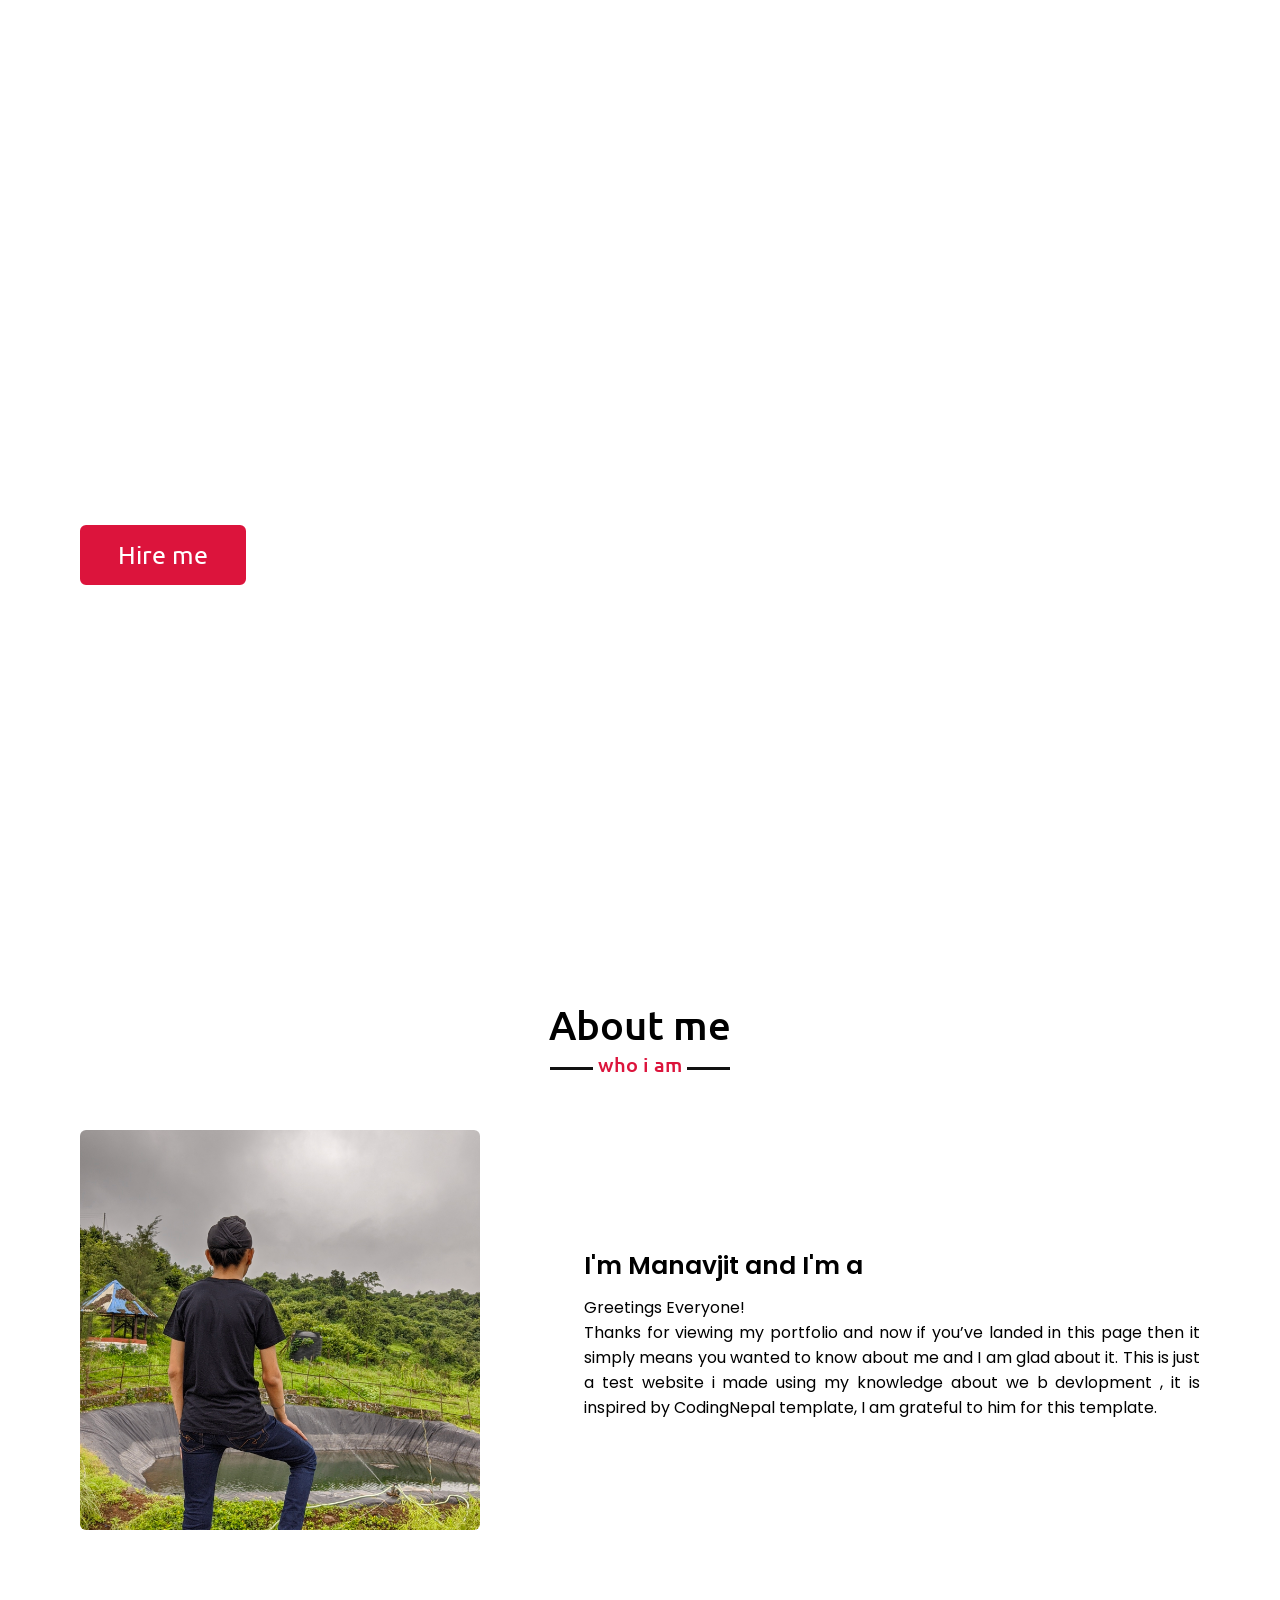
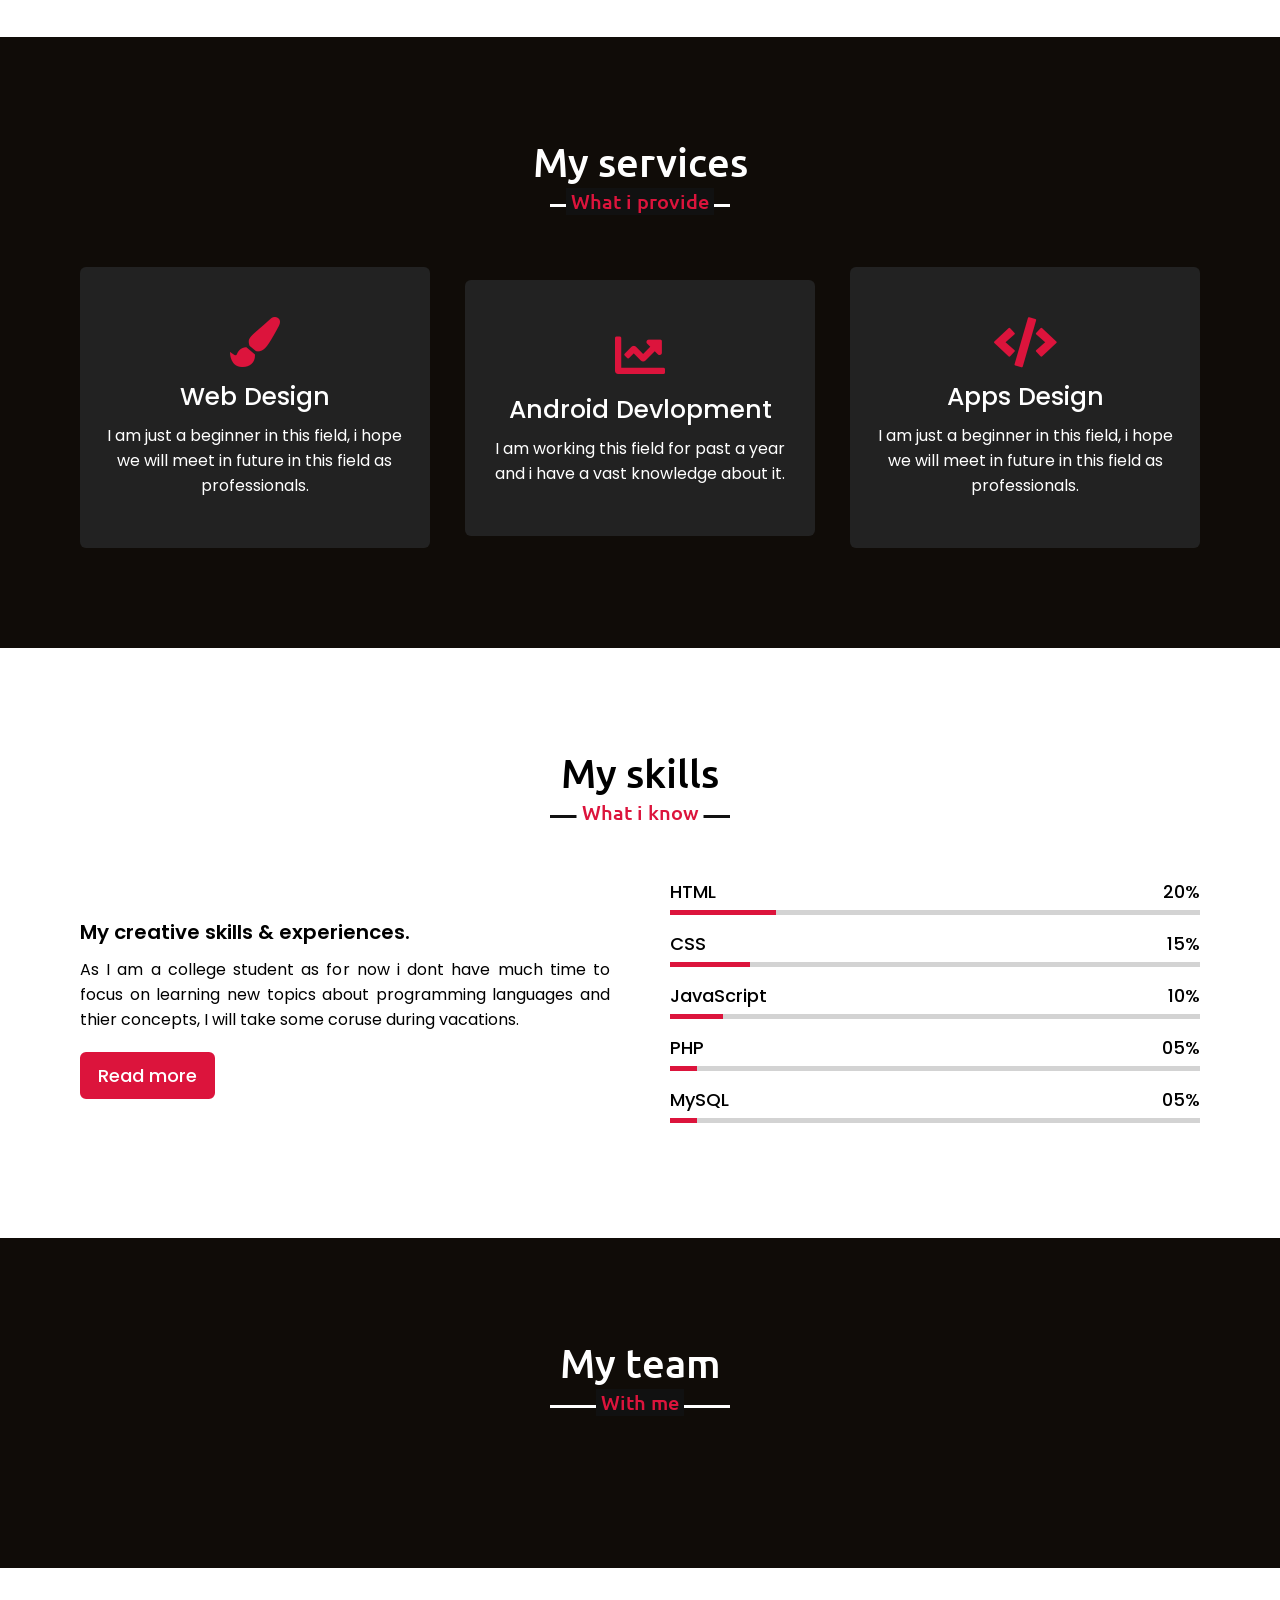
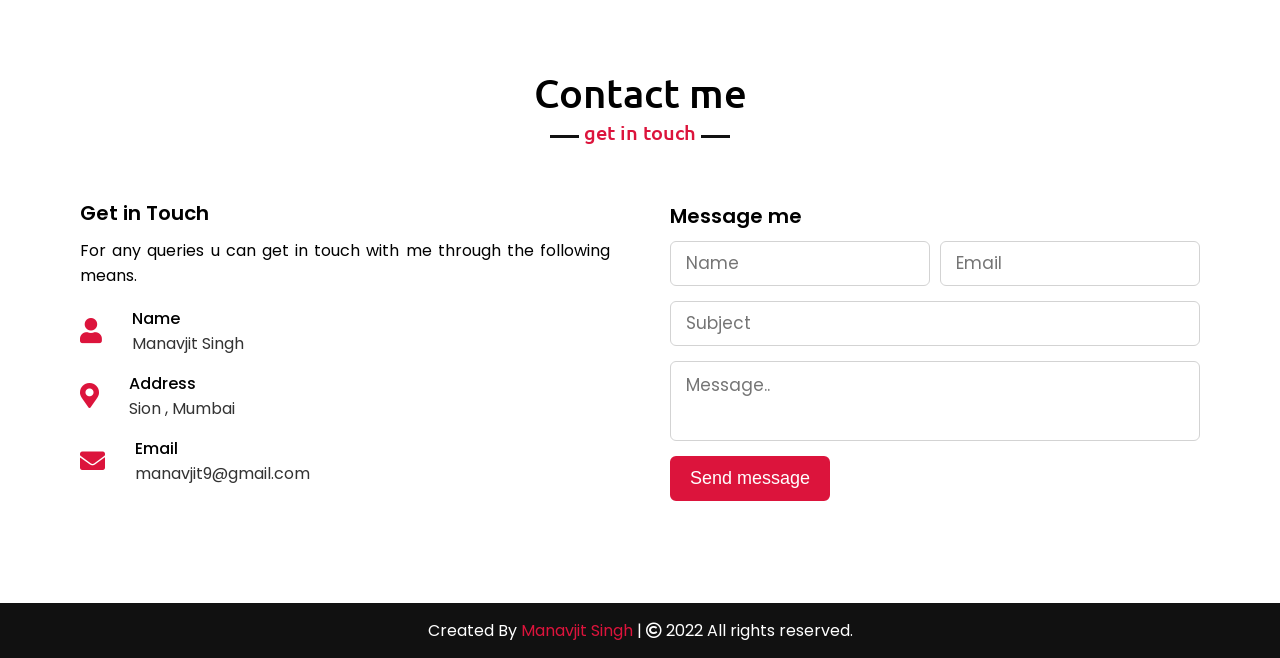
==== index.html @ 9fff16f5 "Update some descriptions" ====
<!DOCTYPE html>
<html lang="en">
<head>
    <meta charset="UTF-8">
    <meta name="viewport" content="width=device-width, initial-scale=1.0">
    <title>Manavjit`s Portfolio Website</title>
    <link rel="stylesheet" href="style.css">
    <link rel="stylesheet" href="https://cdnjs.cloudflare.com/ajax/libs/font-awesome/5.15.3/css/all.min.css"/>
    <script src="https://code.jquery.com/jquery-3.5.1.min.js"></script>
    <script src="https://cdnjs.cloudflare.com/ajax/libs/typed.js/2.0.11/typed.min.js"></script>
    <script src="https://cdnjs.cloudflare.com/ajax/libs/waypoints/4.0.1/jquery.waypoints.min.js"></script>
    <script src="https://cdnjs.cloudflare.com/ajax/libs/OwlCarousel2/2.3.4/owl.carousel.min.js"></script>
    <link rel="stylesheet" href="https://cdnjs.cloudflare.com/ajax/libs/OwlCarousel2/2.3.4/assets/owl.carousel.min.css"/>

</head>
<body>
    <div class="scroll-up-btn">
        <i class="fas fa-angle-up"></i>
    </div>
    <nav class="navbar">
        <div class="max-width">
            <div class="logo"><a href="#">Manav<span>jit.</span></a></div>
            <ul class="menu">
                <li><a href="#home" class="menu-btn">Home</a></li>
                <li><a href="#about" class="menu-btn">About</a></li>
                <li><a href="#services" class="menu-btn">Services</a></li>
                <li><a href="#skills" class="menu-btn">Skills</a></li>
                <li><a href="#teams" class="menu-btn">Teams</a></li>
                <li><a href="#contact" class="menu-btn">Contact</a></li>
            </ul>
            <div class="menu-btn">
                <i class="fas fa-bars"></i>
            </div>
        </div>
    </nav>

    <!-- home section start -->
    <section class="home" id="home">
        <div class="max-width">
            <div class="home-content">
                <div class="text-1">Hello, my name is</div>
                <div class="text-2">Manavjit Singh</div>
                <div class="text-3">And I'm a <span class="typing"></span></div>
                <a href="#">Hire me</a>
            </div>
        </div>
    </section>

    <!-- about section start -->
    <section class="about" id="about">
        <div class="max-width">
            <h2 class="title">About me</h2>
            <div class="about-content">
                <div class="column left">
                    <img src="images/kuruin.jpg" alt="">
                </div>
                <div class="column right">
                    <div class="text">I'm Manavjit and I'm a  <span class="typing-2"></span></div>
                    <p>Greetings Everyone!<br>
                        Thanks for viewing my portfolio and now if you’ve landed in this page then it simply means you wanted to know about me and I am glad about it. This is just a test website i made using my knowledge about we b devlopment , it is inspired by CodingNepal template, I am grateful to him for this template.
                    </p>
                      
                </div>
            </div>
        </div>
    </section>

    <!-- services section start -->
    <section class="services" id="services">
        <div class="max-width">
            <h2 class="title">My services</h2>
            <div class="serv-content">
                <div class="card">
                    <div class="box">
                        <i class="fas fa-paint-brush"></i>
                        <div class="text">Web Design</div>
                        <p>I am just a beginner in this field, i hope we will meet in future in this field as professionals.</p>
                    </div>
                </div>
                <div class="card">
                    <div class="box">
                        <i class="fas fa-chart-line"></i>
                        <div class="text">Android Devlopment</div>
                        <p>I am working this field for past a year and i have a vast knowledge about it.</p>
                    </div>
                </div>
                <div class="card">
                    <div class="box">
                        <i class="fas fa-code"></i>
                        <div class="text">Apps Design</div>
                        <p>I am just a beginner in this field, i hope we will meet in future in this field as professionals.</p>
                    </div>
                </div>
               </div>
            </div>
        </div>
    </section>

    <!-- skills section start -->
    <section class="skills" id="skills">
        <div class="max-width">
            <h2 class="title">My skills</h2>
            <div class="skills-content">
                <div class="column left">
                    <div class="text">My creative skills & experiences.</div>
                    <p>As I am a college student as for now i dont have much time to focus on learning new topics about programming languages and thier concepts, I will take some coruse during vacations.</p>
                    <a href="#">Read more</a>
                </div>
                <div class="column right">
                    <div class="bars">
                        <div class="info">
                            <span>HTML</span>
                            <span>20%</span>
                        </div>
                        <div class="line html"></div>
                    </div>
                    <div class="bars">
                        <div class="info">
                            <span>CSS</span>
                            <span>15%</span>
                        </div>
                        <div class="line css"></div>
                    </div>
                    <div class="bars">
                        <div class="info">
                            <span>JavaScript</span>
                            <span>10%</span>
                        </div>
                        <div class="line js"></div>
                    </div>
                    <div class="bars">
                        <div class="info">
                            <span>PHP</span>
                            <span>05%</span>
                        </div>
                        <div class="line php"></div>
                    </div>
                    <div class="bars">
                        <div class="info">
                            <span>MySQL</span>
                            <span>05%</span>
                        </div>
                        <div class="line mysql"></div>
                    </div>
                </div>
            </div>
        </div>
    </section>

    <!-- teams section start -->
    <section class="teams" id="teams">
        <div class="max-width">
            <h2 class="title">My team</h2>
            <div class="carousel owl-carousel">
                <div class="card">
                    <div class="box">
                        <img src="images/kuruin.jpg" alt="">
                        <div class="text">Kuruin</div>
                        <p>Noob.</p>
                    </div>
                </div>
                <div class="card">
                    <div class="box">
                        <img src="images/chintu.jpg" alt="">
                        <div class="text">Chintu</div>
                        <p>WhiteHat JR CEO.</p>
                    </div>
                </div>
                <div class="card">
                    <div class="box">
                        <img src="images/zax.jpg" alt="">
                        <div class="text">Zax</div>
                        <p>Pro Web Developer.</p>
                    </div>
                </div>
                <div class="card">
                    <div class="box">
                        <img src="images/jarbis.jpg" alt="">
                        <div class="text">Jarbis</div>
                        <p>Tata Consultant.</p>
                    </div>
                </div>
                <div class="card">
                    <div class="box">
                        <img src="images/profile-5.jpeg" alt="">
                        <div class="text">Null</div>
                        <p>Lorem ipsum dolor sit amet consectetur adipisicing elit.</p>
                    </div>
                </div>
            </div>
        </div>
    </section>

    <!-- contact section start -->
    <section class="contact" id="contact">
        <div class="max-width">
            <h2 class="title">Contact me</h2>
            <div class="contact-content">
                <div class="column left">
                    <div class="text">Get in Touch</div>
                    <p>For any queries u can get in touch with me through the following means.</p>
                    <div class="icons">
                        <div class="row">
                            <i class="fas fa-user"></i>
                            <div class="info">
                                <div class="head">Name</div>
                                <div class="sub-title">Manavjit Singh</div>
                            </div>
                        </div>
                        <div class="row">
                            <i class="fas fa-map-marker-alt"></i>
                            <div class="info">
                                <div class="head">Address</div>
                                <div class="sub-title"> Sion , Mumbai </div>
                            </div>
                        </div>
                        <div class="row">
                            <i class="fas fa-envelope"></i>
                            <div class="info">
                                <div class="head">Email</div>
                                <div class="sub-title">manavjit9@gmail.com</div>
                            </div>
                        </div>
                    </div>
                </div>
                <div class="column right">
                    <div class="text">Message me</div>
                    <form action="#">
                        <div class="fields">
                            <div class="field name">
                                <input type="text" placeholder="Name" required>
                            </div>
                            <div class="field email">
                                <input type="email" placeholder="Email" required>
                            </div>
                        </div>
                        <div class="field">
                            <input type="text" placeholder="Subject" required>
                        </div>
                        <div class="field textarea">
                            <textarea cols="30" rows="10" placeholder="Message.." required></textarea>
                        </div>
                        <div class="button-area">
                            <button type="submit">Send message</button>
                        </div>
                    </form>
                </div>
            </div>
        </div>
    </section>

    <!-- footer section start -->
    <footer>
        <span>Created By <a href="https://t.me/Kuruin">Manavjit Singh</a> | <span class="far fa-copyright"></span> 2022 All rights reserved.</span>
    </footer>

    <script src="script.js"></script>
</body>
</html>
---- style.css ----
/*  import google fonts */
@import url('https://fonts.googleapis.com/css2?family=Poppins:wght@400;500;600;700&family=Ubuntu:wght@400;500;700&display=swap');

*{
    margin: 0;
    padding: 0;
    box-sizing: border-box;
    text-decoration: none;
}
html{
    scroll-behavior: smooth;
}

/* custom scroll bar */
::-webkit-scrollbar {
    width: 10px;
}
::-webkit-scrollbar-track {
    background: #f1f1f1;
}
::-webkit-scrollbar-thumb {
    background: #888;
}

::-webkit-scrollbar-thumb:hover {
    background: #555;
}

/* all similar content styling codes */
section{
    padding: 100px 0;
}
.max-width{
    max-width: 1300px;
    padding: 0 80px;
    margin: auto;
}
.about, .services, .skills, .teams, .contact, footer{
    font-family: 'Poppins', sans-serif;
}
.about .about-content,
.services .serv-content,
.skills .skills-content,
.contact .contact-content{
    display: flex;
    flex-wrap: wrap;
    align-items: center;
    justify-content: space-between;
}
section .title{
    position: relative;
    text-align: center;
    font-size: 40px;
    font-weight: 500;
    margin-bottom: 60px;
    padding-bottom: 20px;
    font-family: 'Ubuntu', sans-serif;
}
section .title::before{
    content: "";
    position: absolute;
    bottom: 0px;
    left: 50%;
    width: 180px;
    height: 3px;
    background: #111;
    transform: translateX(-50%);
}
section .title::after{
    position: absolute;
    bottom: -8px;
    left: 50%;
    font-size: 20px;
    color: crimson;
    padding: 0 5px;
    background: #fff;
    transform: translateX(-50%);
}

/* navbar styling */
.navbar{
    position: fixed;
    width: 100%;
    z-index: 999;
    padding: 30px 0;
    font-family: 'Ubuntu', sans-serif;
    transition: all 0.3s ease;
}
.navbar.sticky{
    padding: 15px 0;
    background: rgb(0, 0, 0);
}
.navbar .max-width{
    display: flex;
    align-items: center;
    justify-content: space-between;
}
.navbar .logo a{
    color: #fff;
    font-size: 35px;
    font-weight: 600;
}
.navbar .logo a span{
    color: rgb(255, 255, 255);
    transition: all 0.3s ease;
}
.navbar.sticky .logo a span{
    color: crimson;
}
.navbar .menu li{
    list-style: none;
    display: inline-block;
}
.navbar .menu li a{
    display: block;
    color: #fff;
    font-size: 18px;
    font-weight: 500;
    margin-left: 25px;
    transition: color 0.3s ease;
}
.navbar .menu li a:hover{
    color: crimson;
}
.navbar.sticky .menu li a:hover{
    color: crimson;
}

/* menu btn styling */
.menu-btn{
    color: #fff;
    font-size: 23px;
    cursor: pointer;
    display: none;
}
.scroll-up-btn{
    position: fixed;
    height: 45px;
    width: 42px;
    background: crimson;
    right: 30px;
    bottom: 10px;
    text-align: center;
    line-height: 45px;
    color: #fff;
    z-index: 9999;
    font-size: 30px;
    border-radius: 6px;
    border-bottom-width: 2px;
    cursor: pointer;
    opacity: 0;
    pointer-events: none;
    transition: all 0.3s ease;
}
.scroll-up-btn.show{
    bottom: 30px;
    opacity: 1;
    pointer-events: auto;
}
.scroll-up-btn:hover{
    filter: brightness(90%);
}


/* home section styling */
.home{
    display: flex;
    background: url("images/banner.jpg") no-repeat center;
    height: 100vh;
    color: #fff;
    min-height: 500px;
    background-size: cover;
    background-attachment: fixed;
    font-family: 'Ubuntu', sans-serif;
}
.home .max-width{
  width: 100%;
  display: flex;
}
.home .max-width .row{
  margin-right: 0;
}
.home .home-content .text-1{
    font-size: 27px;
}
.home .home-content .text-2{
    font-size: 75px;
    font-weight: 600;
    margin-left: -3px;
}
.home .home-content .text-3{
    font-size: 40px;
    margin: 5px 0;
}
.home .home-content .text-3 span{
    color: crimson;
    font-weight: 500;
}
.home .home-content a{
    display: inline-block;
    background: crimson;
    color: #fff;
    font-size: 25px;
    padding: 12px 36px;
    margin-top: 20px;
    font-weight: 400;
    border-radius: 6px;
    border: 2px solid crimson;
    transition: all 0.3s ease;
}
.home .home-content a:hover{
    color: crimson;
    background: none;
}

/* about section styling */
.about .title::after{
    content: "who i am";
}
.about .about-content .left{
    width: 45%;
}
.about .about-content .left img{
    height: 400px;
    width: 400px;
    object-fit: cover;
    border-radius: 6px;
}
.about .about-content .right{
    width: 55%;
}
.about .about-content .right .text{
    font-size: 25px;
    font-weight: 600;
    margin-bottom: 10px;
}
.about .about-content .right .text span{
    color: crimson;
}
.about .about-content .right p{
    text-align: justify;
}
.about .about-content .right a{
    display: inline-block;
    background: crimson;
    color: #fff;
    font-size: 20px;
    font-weight: 500;
    padding: 10px 30px;
    margin-top: 20px;
    border-radius: 6px;
    border: 2px solid crimson;
    transition: all 0.3s ease;
}
.about .about-content .right a:hover{
    color: crimson;
    background: none;
}

/* services section styling */
.services, .teams{
    color:#fff;
    background: #100c08;
}
.services .title::before,
.teams .title::before{
    background: #fff;
}
.services .title::after,
.teams .title::after{
    background: #111;
    content: "What i provide";
}
.services .serv-content .card{
    width: calc(33% - 20px);
    background: #222;
    text-align: center;
    border-radius: 6px;
    padding: 50px 25px;
    cursor: pointer;
    transition: all 0.3s ease;
}
.services .serv-content .card:hover{
    background: crimson;
}
.services .serv-content .card .box{
    transition: all 0.3s ease;
}
.services .serv-content .card:hover .box{
    transform: scale(1.05);
}
.services .serv-content .card i{
    font-size: 50px;
    color: crimson;
    transition: color 0.3s ease;
}
.services .serv-content .card:hover i{
    color: #fff;
}
.services .serv-content .card .text{
    font-size: 25px;
    font-weight: 500;
    margin: 10px 0 7px 0;
}

/* skills section styling */

.skills .title::after{
    content: "What i know";
}
.skills .skills-content .column{
    width: calc(50% - 30px);
}
.skills .skills-content .left .text{
    font-size: 20px;
    font-weight: 600;
    margin-bottom: 10px;
}
.skills .skills-content .left p{
    text-align: justify;
}
.skills .skills-content .left a{
    display: inline-block;
    background: crimson;
    color: #fff;
    font-size: 18px;
    font-weight: 500;
    padding: 8px 16px;
    margin-top: 20px;
    border-radius: 6px;
    border: 2px solid crimson;
    transition: all 0.3s ease;
}
.skills .skills-content .left a:hover{
    color: crimson;
    background: none;
}
.skills .skills-content .right .bars{
    margin-bottom: 15px;
}
.skills .skills-content .right .info{
    display: flex;
    margin-bottom: 5px;
    align-items: center;
    justify-content: space-between;
}
.skills .skills-content .right span{
    font-weight: 500;
    font-size: 18px;
}
.skills .skills-content .right .line{
    height: 5px;
    width: 100%;
    background: lightgrey;
    position: relative;
}
.skills .skills-content .right .line::before{
    content: "";
    position: absolute;
    height: 100%;
    left: 0;
    top: 0;
    background: crimson;
}
.skills-content .right .html::before{
    width: 20%;
}
.skills-content .right .css::before{
    width: 15%;
}
.skills-content .right .js::before{
    width: 10%;
}
.skills-content .right .php::before{
    width: 05%;
}
.skills-content .right .mysql::before{
    width: 05%;
}

/* teams section styling */
.teams .title::after{
    content: "With me";
}
.teams .carousel .card{
    background: #222;
    border-radius: 6px;
    padding: 25px 35px;
    text-align: center;
    overflow: hidden;
    transition: all 0.3s ease;
}
.teams .carousel .card:hover{
    background: crimson;
}
.teams .carousel .card .box{
    display: flex;
    flex-direction: column;
    align-items: center;
    justify-content: center;
    transition: all 0.3s ease;
}
.teams .carousel .card:hover .box{
    transform: scale(1.05);
}
.teams .carousel .card .text{
    font-size: 25px;
    font-weight: 500;
    margin: 10px 0 7px 0;
}
.teams .carousel .card img{
    height: 150px;
    width: 150px;
    object-fit: cover;
    border-radius: 50%;
    border: 5px solid crimson;
    transition: all 0.3s ease;
}
.teams .carousel .card:hover img{
    border-color: #fff;
}
.owl-dots{
    text-align: center;
    margin-top: 20px;
}
.owl-dot{
    height: 13px;
    width: 13px;
    margin: 0 5px;
    outline: none!important;
    border-radius: 50%;
    border: 2px solid crimson!important;
    transition: all 0.3s ease;
}
.owl-dot.active{
    width: 35px;
    border-radius: 14px;
}
.owl-dot.active,
.owl-dot:hover{
    background: crimson!important;
}

/* contact section styling */
.contact .title::after{
    content: "get in touch";
}
.contact .contact-content .column{
    width: calc(50% - 30px);
}
.contact .contact-content .text{
    font-size: 20px;
    font-weight: 600;
    margin-bottom: 10px;
}
.contact .contact-content .left p{
    text-align: justify;
}
.contact .contact-content .left .icons{
    margin: 10px 0;
}
.contact .contact-content .row{
    display: flex;
    height: 65px;
    align-items: center;
}
.contact .contact-content .row .info{
    margin-left: 30px;
}
.contact .contact-content .row i{
    font-size: 25px;
    color: crimson;
}
.contact .contact-content .info .head{
    font-weight: 500;
}
.contact .contact-content .info .sub-title{
    color: #333;
}
.contact .right form .fields{
    display: flex;
}
.contact .right form .field,
.contact .right form .fields .field{
    height: 45px;
    width: 100%;
    margin-bottom: 15px;
}
.contact .right form .textarea{
    height: 80px;
    width: 100%;
}
.contact .right form .name{
    margin-right: 10px;
}
.contact .right form .field input,
.contact .right form .textarea textarea{
    height: 100%;
    width: 100%;
    border: 1px solid lightgrey;
    border-radius: 6px;
    outline: none;
    padding: 0 15px;
    font-size: 17px;
    font-family: 'Poppins', sans-serif;
    transition: all 0.3s ease;
}
.contact .right form .field input:focus,
.contact .right form .textarea textarea:focus{
    border-color: #b3b3b3;
}
.contact .right form .textarea textarea{
  padding-top: 10px;
  resize: none;
}
.contact .right form .button-area{
  display: flex;
  align-items: center;
}
.right form .button-area button{
  color: #fff;
  display: block;
  width: 160px!important;
  height: 45px;
  outline: none;
  font-size: 18px;
  font-weight: 500;
  border-radius: 6px;
  cursor: pointer;
  flex-wrap: nowrap;
  background: crimson;
  border: 2px solid crimson;
  transition: all 0.3s ease;
}
.right form .button-area button:hover{
  color: crimson;
  background: none;
}
/* footer section styling */
footer{
    background: #111;
    padding: 15px 23px;
    color: #fff;
    text-align: center;
}
footer span a{
    color: crimson;
    text-decoration: none;
}
footer span a:hover{
    text-decoration: underline;
}


/* responsive media query start */
@media (max-width: 1104px) {
    .about .about-content .left img{
        height: 350px;
        width: 350px;
    }
}

@media (max-width: 991px) {
    .max-width{
        padding: 0 50px;
    }
}
@media (max-width: 947px){
    .menu-btn{
        display: block;
        z-index: 999;
    }
    .menu-btn i.active:before{
        content: "\f00d";
    }
    .navbar .menu{
        position: fixed;
        height: 100vh;
        width: 100%;
        left: -100%;
        top: 0;
        background: #111;
        text-align: center;
        padding-top: 80px;
        transition: all 0.3s ease;
    }
    .navbar .menu.active{
        left: 0;
    }
    .navbar .menu li{
        display: block;
    }
    .navbar .menu li a{
        display: inline-block;
        margin: 20px 0;
        font-size: 25px;
    }
    .home .home-content .text-2{
        font-size: 70px;
    }
    .home .home-content .text-3{
        font-size: 35px;
    }
    .home .home-content a{
        font-size: 23px;
        padding: 10px 30px;
    }
    .max-width{
        max-width: 930px;
    }
    .about .about-content .column{
        width: 100%;
    }
    .about .about-content .left{
        display: flex;
        justify-content: center;
        margin: 0 auto 60px;
    }
    .about .about-content .right{
        flex: 100%;
    }
    .services .serv-content .card{
        width: calc(50% - 10px);
        margin-bottom: 20px;
    }
    .skills .skills-content .column,
    .contact .contact-content .column{
        width: 100%;
        margin-bottom: 35px;
    }
}

@media (max-width: 690px) {
    .max-width{
        padding: 0 23px;
    }
    .home .home-content .text-2{
        font-size: 60px;
    }
    .home .home-content .text-3{
        font-size: 32px;
    }
    .home .home-content a{
        font-size: 20px;
    }
    .services .serv-content .card{
        width: 100%;
    }
}

@media (max-width: 500px) {
    .home .home-content .text-2{
        font-size: 50px;
    }
    .home .home-content .text-3{
        font-size: 27px;
    }
    .about .about-content .right .text,
    .skills .skills-content .left .text{
        font-size: 19px;
    }
    .contact .right form .fields{
        flex-direction: column;
    }
    .contact .right form .name,
    .contact .right form .email{
        margin: 0;
    }
    .right form .error-box{
       width: 150px;
    }
    .scroll-up-btn{
        right: 15px;
        bottom: 15px;
        height: 38px;
        width: 35px;
        font-size: 23px;
        line-height: 38px;
    }
}
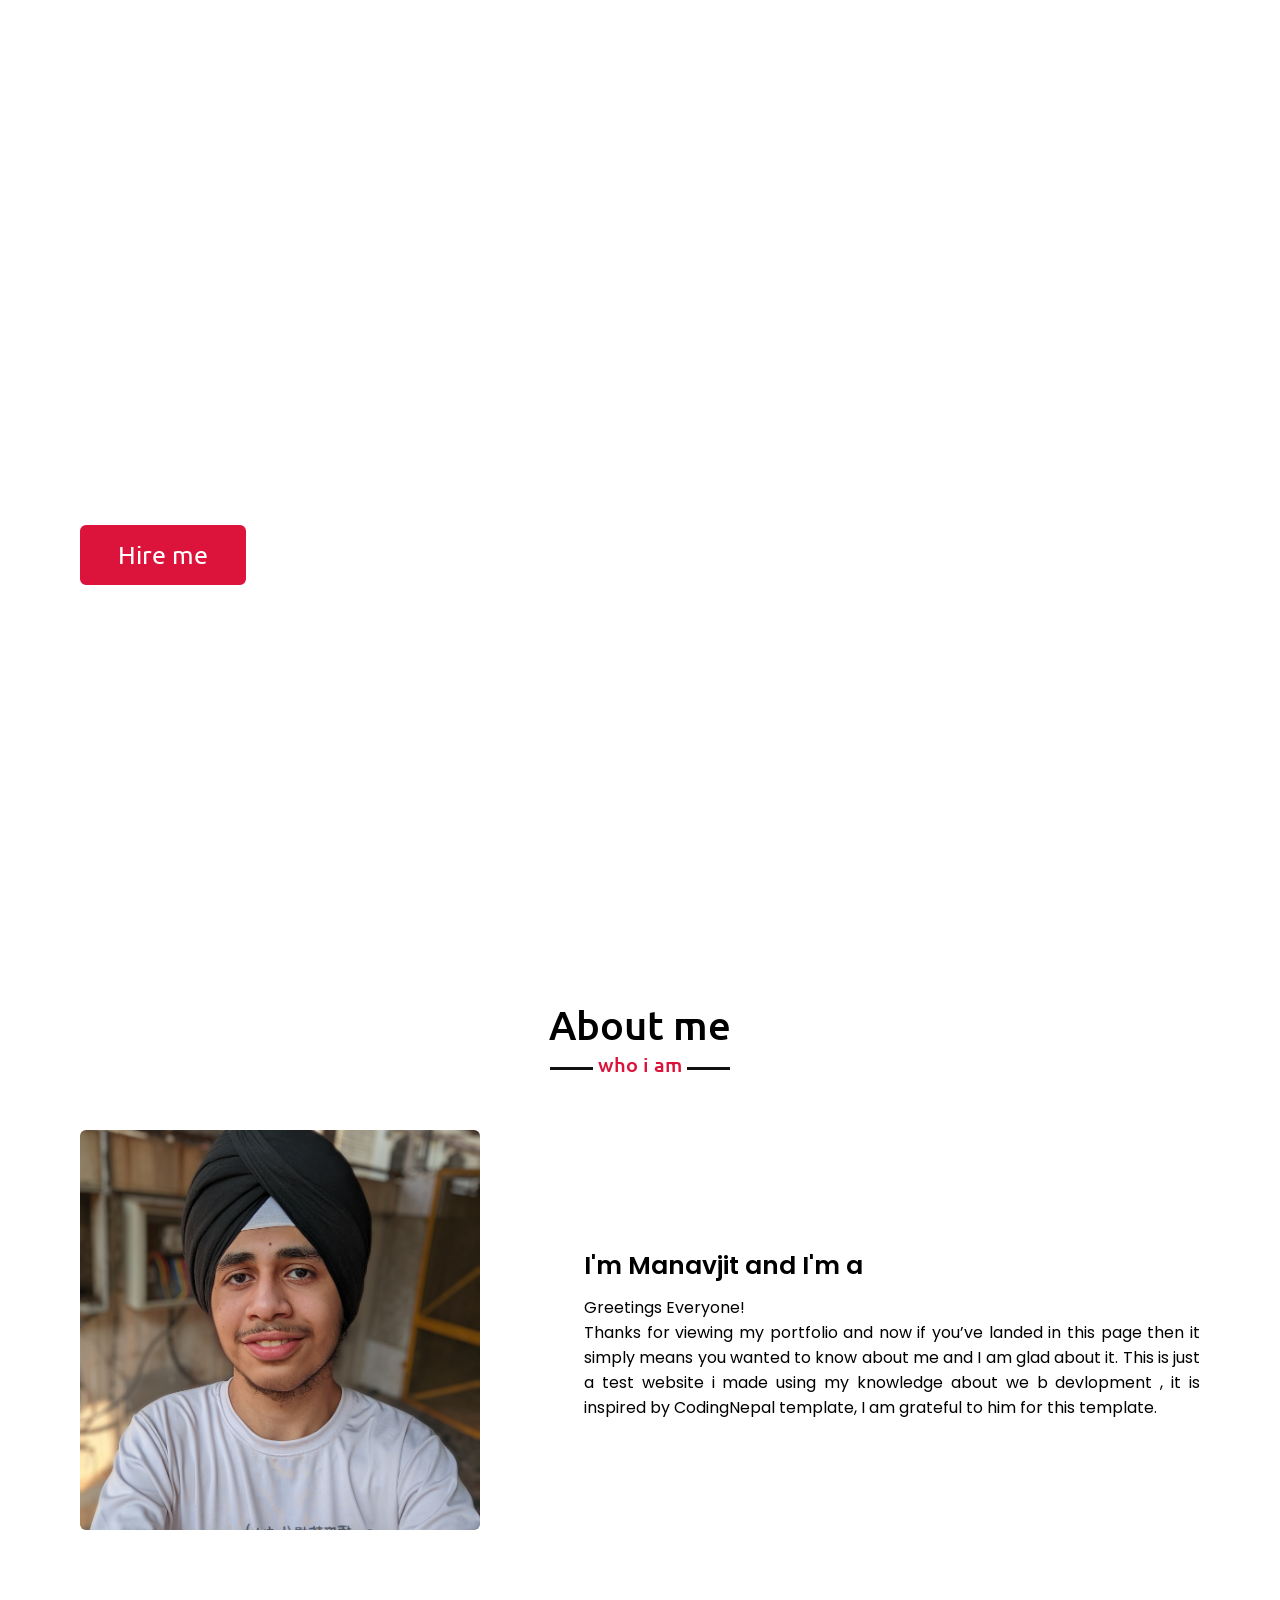
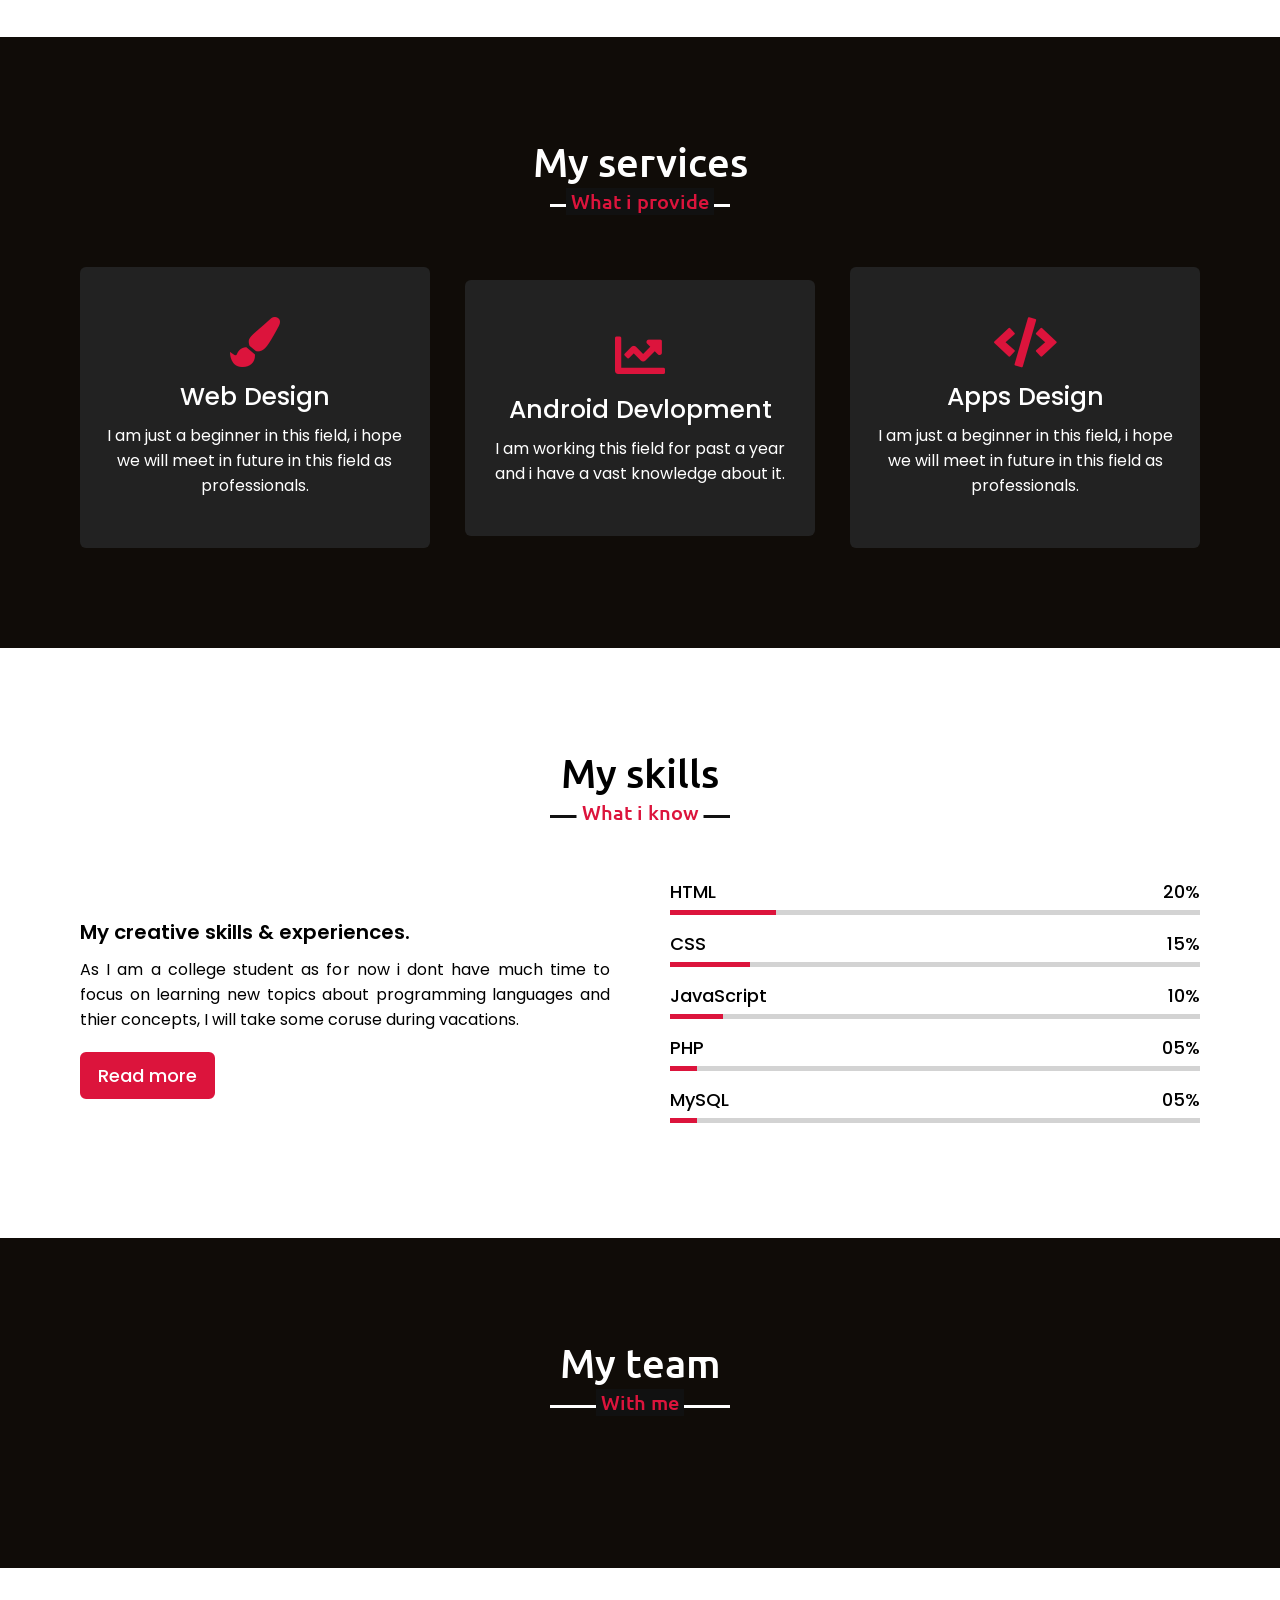
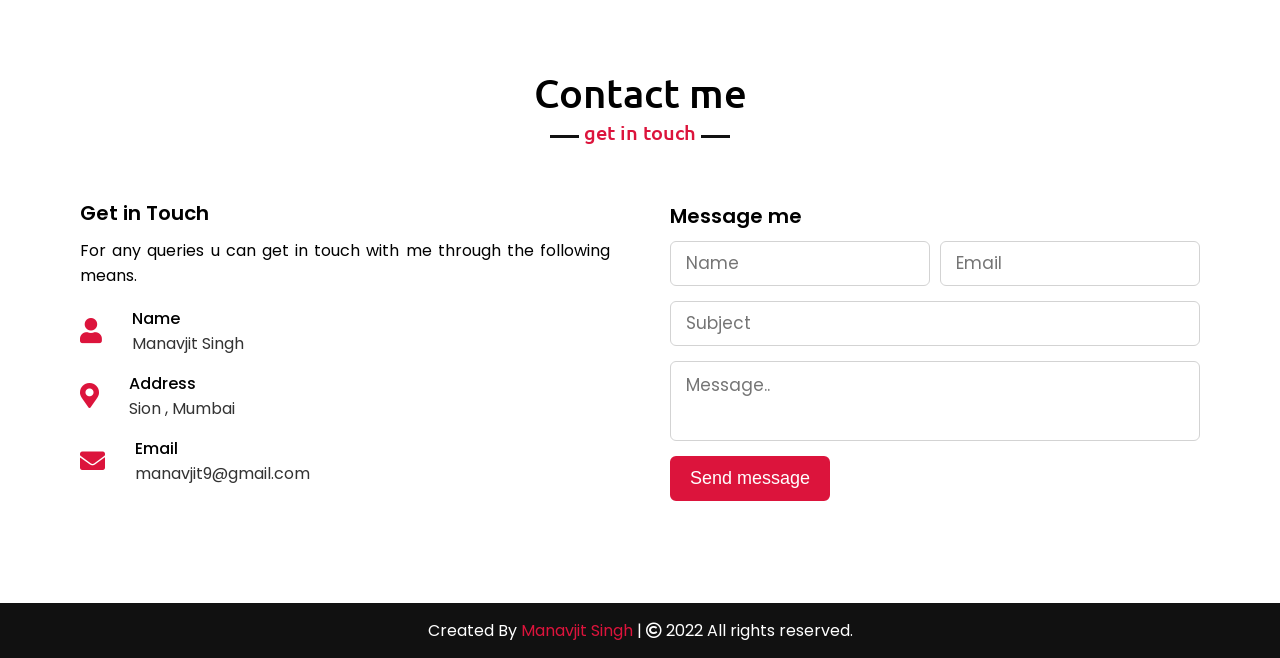
==== commit 9f71ea9d: "update pic" ====
--- a/index.html
+++ b/index.html
@@ -1,18 +1,21 @@
 <!DOCTYPE html>
 <html lang="en">
+
 <head>
     <meta charset="UTF-8">
     <meta name="viewport" content="width=device-width, initial-scale=1.0">
     <title>Manavjit`s Portfolio Website</title>
     <link rel="stylesheet" href="style.css">
-    <link rel="stylesheet" href="https://cdnjs.cloudflare.com/ajax/libs/font-awesome/5.15.3/css/all.min.css"/>
+    <link rel="stylesheet" href="https://cdnjs.cloudflare.com/ajax/libs/font-awesome/5.15.3/css/all.min.css" />
     <script src="https://code.jquery.com/jquery-3.5.1.min.js"></script>
     <script src="https://cdnjs.cloudflare.com/ajax/libs/typed.js/2.0.11/typed.min.js"></script>
     <script src="https://cdnjs.cloudflare.com/ajax/libs/waypoints/4.0.1/jquery.waypoints.min.js"></script>
     <script src="https://cdnjs.cloudflare.com/ajax/libs/OwlCarousel2/2.3.4/owl.carousel.min.js"></script>
-    <link rel="stylesheet" href="https://cdnjs.cloudflare.com/ajax/libs/OwlCarousel2/2.3.4/assets/owl.carousel.min.css"/>
+    <link rel="stylesheet"
+        href="https://cdnjs.cloudflare.com/ajax/libs/OwlCarousel2/2.3.4/assets/owl.carousel.min.css" />
 
 </head>
+
 <body>
     <div class="scroll-up-btn">
         <i class="fas fa-angle-up"></i>
@@ -55,11 +58,14 @@
                     <img src="images/kuruin.jpg" alt="">
                 </div>
                 <div class="column right">
-                    <div class="text">I'm Manavjit and I'm a  <span class="typing-2"></span></div>
+                    <div class="text">I'm Manavjit and I'm a <span class="typing-2"></span></div>
                     <p>Greetings Everyone!<br>
-                        Thanks for viewing my portfolio and now if you’ve landed in this page then it simply means you wanted to know about me and I am glad about it. This is just a test website i made using my knowledge about we b devlopment , it is inspired by CodingNepal template, I am grateful to him for this template.
+                        Thanks for viewing my portfolio and now if you’ve landed in this page then it simply means you
+                        wanted to know about me and I am glad about it. This is just a test website i made using my
+                        knowledge about we b devlopment , it is inspired by CodingNepal template, I am grateful to him
+                        for this template.
                     </p>
-                      
+
                 </div>
             </div>
         </div>
@@ -74,7 +80,8 @@
                     <div class="box">
                         <i class="fas fa-paint-brush"></i>
                         <div class="text">Web Design</div>
-                        <p>I am just a beginner in this field, i hope we will meet in future in this field as professionals.</p>
+                        <p>I am just a beginner in this field, i hope we will meet in future in this field as
+                            professionals.</p>
                     </div>
                 </div>
                 <div class="card">
@@ -88,11 +95,12 @@
                     <div class="box">
                         <i class="fas fa-code"></i>
                         <div class="text">Apps Design</div>
-                        <p>I am just a beginner in this field, i hope we will meet in future in this field as professionals.</p>
-                    </div>
-                </div>
-               </div>
-            </div>
+                        <p>I am just a beginner in this field, i hope we will meet in future in this field as
+                            professionals.</p>
+                    </div>
+                </div>
+            </div>
+        </div>
         </div>
     </section>
 
@@ -103,7 +111,8 @@
             <div class="skills-content">
                 <div class="column left">
                     <div class="text">My creative skills & experiences.</div>
-                    <p>As I am a college student as for now i dont have much time to focus on learning new topics about programming languages and thier concepts, I will take some coruse during vacations.</p>
+                    <p>As I am a college student as for now i dont have much time to focus on learning new topics about
+                        programming languages and thier concepts, I will take some coruse during vacations.</p>
                     <a href="#">Read more</a>
                 </div>
                 <div class="column right">
@@ -242,6 +251,7 @@
                         </div>
                         <div class="button-area">
                             <button type="submit">Send message</button>
+                            <span></span>
                         </div>
                     </form>
                 </div>
@@ -251,9 +261,11 @@
 
     <!-- footer section start -->
     <footer>
-        <span>Created By <a href="https://t.me/Kuruin">Manavjit Singh</a> | <span class="far fa-copyright"></span> 2022 All rights reserved.</span>
+        <span>Created By <a href="https://t.me/Kuruin">Manavjit Singh</a> | <span class="far fa-copyright"></span> 2022
+            All rights reserved.</span>
     </footer>
 
     <script src="script.js"></script>
 </body>
-</html>
+
+</html>
--- a/style.css
+++ b/style.css
@@ -536,6 +536,11 @@
   color: crimson;
   background: none;
 }
+
+.button-area span {
+    padding-left: 7px;
+    margin-top: auto;
+}
 /* footer section styling */
 footer{
     background: #111;
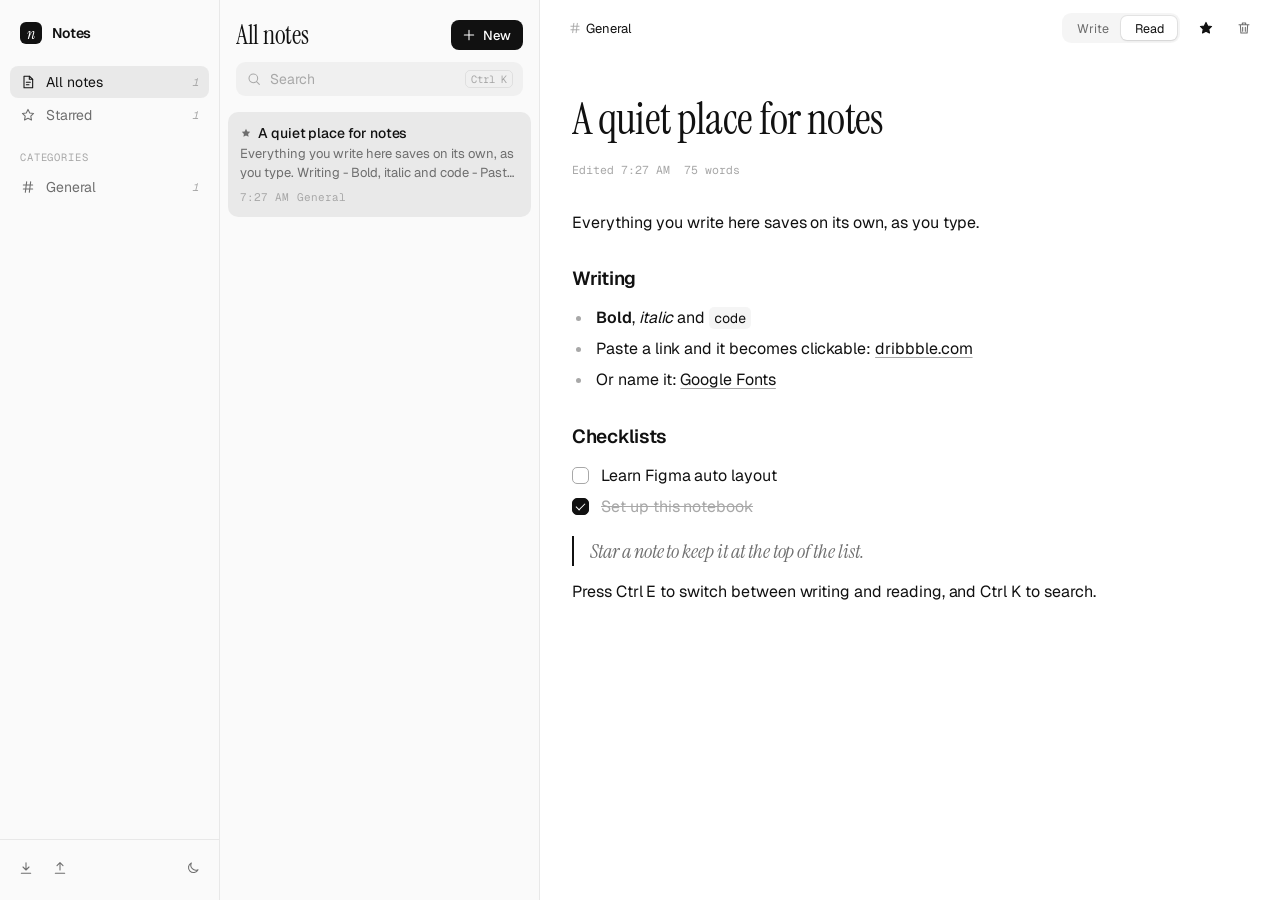
==== commit e83971b3: "Personal notes or idk what notes app" ====
--- a/index.html
+++ b/index.html
@@ -1,271 +1,1120 @@
-<!DOCTYPE html>
-<html lang="en">
-
-<head>
-    <meta charset="UTF-8">
-    <meta name="viewport" content="width=device-width, initial-scale=1.0">
-    <title>Manavjit`s Portfolio Website</title>
-    <link rel="stylesheet" href="style.css">
-    <link rel="stylesheet" href="https://cdnjs.cloudflare.com/ajax/libs/font-awesome/5.15.3/css/all.min.css" />
-    <script src="https://code.jquery.com/jquery-3.5.1.min.js"></script>
-    <script src="https://cdnjs.cloudflare.com/ajax/libs/typed.js/2.0.11/typed.min.js"></script>
-    <script src="https://cdnjs.cloudflare.com/ajax/libs/waypoints/4.0.1/jquery.waypoints.min.js"></script>
-    <script src="https://cdnjs.cloudflare.com/ajax/libs/OwlCarousel2/2.3.4/owl.carousel.min.js"></script>
-    <link rel="stylesheet"
-        href="https://cdnjs.cloudflare.com/ajax/libs/OwlCarousel2/2.3.4/assets/owl.carousel.min.css" />
-
-</head>
-
-<body>
-    <div class="scroll-up-btn">
-        <i class="fas fa-angle-up"></i>
-    </div>
-    <nav class="navbar">
-        <div class="max-width">
-            <div class="logo"><a href="#">Manav<span>jit.</span></a></div>
-            <ul class="menu">
-                <li><a href="#home" class="menu-btn">Home</a></li>
-                <li><a href="#about" class="menu-btn">About</a></li>
-                <li><a href="#services" class="menu-btn">Services</a></li>
-                <li><a href="#skills" class="menu-btn">Skills</a></li>
-                <li><a href="#teams" class="menu-btn">Teams</a></li>
-                <li><a href="#contact" class="menu-btn">Contact</a></li>
-            </ul>
-            <div class="menu-btn">
-                <i class="fas fa-bars"></i>
-            </div>
-        </div>
-    </nav>
-
-    <!-- home section start -->
-    <section class="home" id="home">
-        <div class="max-width">
-            <div class="home-content">
-                <div class="text-1">Hello, my name is</div>
-                <div class="text-2">Manavjit Singh</div>
-                <div class="text-3">And I'm a <span class="typing"></span></div>
-                <a href="#">Hire me</a>
-            </div>
-        </div>
-    </section>
-
-    <!-- about section start -->
-    <section class="about" id="about">
-        <div class="max-width">
-            <h2 class="title">About me</h2>
-            <div class="about-content">
-                <div class="column left">
-                    <img src="images/kuruin.jpg" alt="">
-                </div>
-                <div class="column right">
-                    <div class="text">I'm Manavjit and I'm a <span class="typing-2"></span></div>
-                    <p>Greetings Everyone!<br>
-                        Thanks for viewing my portfolio and now if you’ve landed in this page then it simply means you
-                        wanted to know about me and I am glad about it. This is just a test website i made using my
-                        knowledge about we b devlopment , it is inspired by CodingNepal template, I am grateful to him
-                        for this template.
-                    </p>
-
-                </div>
-            </div>
-        </div>
-    </section>
-
-    <!-- services section start -->
-    <section class="services" id="services">
-        <div class="max-width">
-            <h2 class="title">My services</h2>
-            <div class="serv-content">
-                <div class="card">
-                    <div class="box">
-                        <i class="fas fa-paint-brush"></i>
-                        <div class="text">Web Design</div>
-                        <p>I am just a beginner in this field, i hope we will meet in future in this field as
-                            professionals.</p>
-                    </div>
-                </div>
-                <div class="card">
-                    <div class="box">
-                        <i class="fas fa-chart-line"></i>
-                        <div class="text">Android Devlopment</div>
-                        <p>I am working this field for past a year and i have a vast knowledge about it.</p>
-                    </div>
-                </div>
-                <div class="card">
-                    <div class="box">
-                        <i class="fas fa-code"></i>
-                        <div class="text">Apps Design</div>
-                        <p>I am just a beginner in this field, i hope we will meet in future in this field as
-                            professionals.</p>
-                    </div>
-                </div>
-            </div>
-        </div>
-        </div>
-    </section>
-
-    <!-- skills section start -->
-    <section class="skills" id="skills">
-        <div class="max-width">
-            <h2 class="title">My skills</h2>
-            <div class="skills-content">
-                <div class="column left">
-                    <div class="text">My creative skills & experiences.</div>
-                    <p>As I am a college student as for now i dont have much time to focus on learning new topics about
-                        programming languages and thier concepts, I will take some coruse during vacations.</p>
-                    <a href="#">Read more</a>
-                </div>
-                <div class="column right">
-                    <div class="bars">
-                        <div class="info">
-                            <span>HTML</span>
-                            <span>20%</span>
-                        </div>
-                        <div class="line html"></div>
-                    </div>
-                    <div class="bars">
-                        <div class="info">
-                            <span>CSS</span>
-                            <span>15%</span>
-                        </div>
-                        <div class="line css"></div>
-                    </div>
-                    <div class="bars">
-                        <div class="info">
-                            <span>JavaScript</span>
-                            <span>10%</span>
-                        </div>
-                        <div class="line js"></div>
-                    </div>
-                    <div class="bars">
-                        <div class="info">
-                            <span>PHP</span>
-                            <span>05%</span>
-                        </div>
-                        <div class="line php"></div>
-                    </div>
-                    <div class="bars">
-                        <div class="info">
-                            <span>MySQL</span>
-                            <span>05%</span>
-                        </div>
-                        <div class="line mysql"></div>
-                    </div>
-                </div>
-            </div>
-        </div>
-    </section>
-
-    <!-- teams section start -->
-    <section class="teams" id="teams">
-        <div class="max-width">
-            <h2 class="title">My team</h2>
-            <div class="carousel owl-carousel">
-                <div class="card">
-                    <div class="box">
-                        <img src="images/kuruin.jpg" alt="">
-                        <div class="text">Kuruin</div>
-                        <p>Noob.</p>
-                    </div>
-                </div>
-                <div class="card">
-                    <div class="box">
-                        <img src="images/chintu.jpg" alt="">
-                        <div class="text">Chintu</div>
-                        <p>WhiteHat JR CEO.</p>
-                    </div>
-                </div>
-                <div class="card">
-                    <div class="box">
-                        <img src="images/zax.jpg" alt="">
-                        <div class="text">Zax</div>
-                        <p>Pro Web Developer.</p>
-                    </div>
-                </div>
-                <div class="card">
-                    <div class="box">
-                        <img src="images/jarbis.jpg" alt="">
-                        <div class="text">Jarbis</div>
-                        <p>Tata Consultant.</p>
-                    </div>
-                </div>
-                <div class="card">
-                    <div class="box">
-                        <img src="images/profile-5.jpeg" alt="">
-                        <div class="text">Null</div>
-                        <p>Lorem ipsum dolor sit amet consectetur adipisicing elit.</p>
-                    </div>
-                </div>
-            </div>
-        </div>
-    </section>
-
-    <!-- contact section start -->
-    <section class="contact" id="contact">
-        <div class="max-width">
-            <h2 class="title">Contact me</h2>
-            <div class="contact-content">
-                <div class="column left">
-                    <div class="text">Get in Touch</div>
-                    <p>For any queries u can get in touch with me through the following means.</p>
-                    <div class="icons">
-                        <div class="row">
-                            <i class="fas fa-user"></i>
-                            <div class="info">
-                                <div class="head">Name</div>
-                                <div class="sub-title">Manavjit Singh</div>
-                            </div>
-                        </div>
-                        <div class="row">
-                            <i class="fas fa-map-marker-alt"></i>
-                            <div class="info">
-                                <div class="head">Address</div>
-                                <div class="sub-title"> Sion , Mumbai </div>
-                            </div>
-                        </div>
-                        <div class="row">
-                            <i class="fas fa-envelope"></i>
-                            <div class="info">
-                                <div class="head">Email</div>
-                                <div class="sub-title">manavjit9@gmail.com</div>
-                            </div>
-                        </div>
-                    </div>
-                </div>
-                <div class="column right">
-                    <div class="text">Message me</div>
-                    <form action="#">
-                        <div class="fields">
-                            <div class="field name">
-                                <input type="text" placeholder="Name" required>
-                            </div>
-                            <div class="field email">
-                                <input type="email" placeholder="Email" required>
-                            </div>
-                        </div>
-                        <div class="field">
-                            <input type="text" placeholder="Subject" required>
-                        </div>
-                        <div class="field textarea">
-                            <textarea cols="30" rows="10" placeholder="Message.." required></textarea>
-                        </div>
-                        <div class="button-area">
-                            <button type="submit">Send message</button>
-                            <span></span>
-                        </div>
-                    </form>
-                </div>
-            </div>
-        </div>
-    </section>
-
-    <!-- footer section start -->
-    <footer>
-        <span>Created By <a href="https://t.me/Kuruin">Manavjit Singh</a> | <span class="far fa-copyright"></span> 2022
-            All rights reserved.</span>
-    </footer>
-
-    <script src="script.js"></script>
-</body>
-
-</html>+<!DOCTYPE html>
+<html lang="en">
+
+<head>
+    <meta charset="UTF-8">
+    <meta name="viewport" content="width=device-width, initial-scale=1.0, viewport-fit=cover">
+    <title>Notes</title>
+    <meta name="theme-color" content="#ffffff">
+    <link rel="preconnect" href="https://fonts.googleapis.com">
+    <link rel="preconnect" href="https://fonts.gstatic.com" crossorigin>
+    <link href="https://fonts.googleapis.com/css2?family=Geist:wght@400;500;600&family=Geist+Mono:wght@400;500&family=Instrument+Serif:ital@0;1&display=swap" rel="stylesheet">
+    <style>
+        :root {
+            --bg: #ffffff;
+            --surface: #fafafa;
+            --hover: rgba(0, 0, 0, .04);
+            --active: rgba(0, 0, 0, .065);
+            --border: rgba(0, 0, 0, .07);
+            --text: #111111;
+            --text-2: #6e6e6e;
+            --text-3: #a8a8a8;
+            --inverse: #ffffff;
+            --shadow: 0 1px 2px rgba(0, 0, 0, .04), 0 8px 24px rgba(0, 0, 0, .08);
+            --glass: rgba(255, 255, 255, .78);
+
+            --ease-out: cubic-bezier(0.23, 1, 0.32, 1);
+            --ease-in-out: cubic-bezier(0.77, 0, 0.175, 1);
+
+            --sans: 'Geist', -apple-system, BlinkMacSystemFont, 'Segoe UI', system-ui, sans-serif;
+            --mono: 'Geist Mono', ui-monospace, 'SF Mono', Menlo, monospace;
+            --serif: 'Instrument Serif', 'Iowan Old Style', Georgia, serif;
+            color-scheme: light;
+        }
+
+        :root[data-theme="dark"] {
+            --bg: #0b0b0c;
+            --surface: #101012;
+            --hover: rgba(255, 255, 255, .045);
+            --active: rgba(255, 255, 255, .08);
+            --border: rgba(255, 255, 255, .075);
+            --text: #ededed;
+            --text-2: #8d8d8d;
+            --text-3: #565656;
+            --inverse: #0b0b0c;
+            --shadow: 0 1px 2px rgba(0, 0, 0, .4), 0 12px 32px rgba(0, 0, 0, .5);
+            --glass: rgba(11, 11, 12, .72);
+            color-scheme: dark;
+        }
+
+        * { box-sizing: border-box; margin: 0; padding: 0; }
+
+        html, body { height: 100%; }
+
+        body {
+            font-family: var(--sans);
+            font-size: 14px;
+            background: var(--bg);
+            color: var(--text);
+            -webkit-font-smoothing: antialiased;
+            -moz-osx-font-smoothing: grayscale;
+            overflow: hidden;
+        }
+
+        button, input, textarea { font: inherit; color: inherit; background: none; border: none; outline: none; }
+        button { cursor: pointer; -webkit-tap-highlight-color: transparent; }
+        svg { width: 16px; height: 16px; flex: none; fill: none; stroke: currentColor; stroke-width: 1.6; stroke-linecap: round; stroke-linejoin: round; }
+        :focus-visible { outline: 2px solid var(--text); outline-offset: 2px; border-radius: 6px; }
+
+        /* pressables: instant feedback on press */
+        .press { transition: transform 160ms var(--ease-out), background-color 150ms ease, color 150ms ease; }
+        .press:active { transform: scale(0.97); }
+
+        /* ---------- layout ---------- */
+        .app {
+            display: grid;
+            grid-template-columns: 220px 320px 1fr;
+            height: 100dvh;
+        }
+
+        .pane-nav, .pane-list { background: var(--surface); border-right: 1px solid var(--border); min-height: 0; display: flex; flex-direction: column; }
+
+        /* ---------- nav pane ---------- */
+        .brand {
+            display: flex;
+            align-items: center;
+            gap: 10px;
+            padding: 22px 20px 18px;
+            font-weight: 600;
+            letter-spacing: -0.01em;
+        }
+
+        .brand-mark {
+            width: 22px;
+            height: 22px;
+            border-radius: 6px;
+            background: var(--text);
+            color: var(--inverse);
+            display: grid;
+            place-items: center;
+            font-family: var(--serif);
+            font-size: 16px;
+            font-style: italic;
+            font-weight: 400;
+        }
+
+        .nav { padding: 4px 10px; display: flex; flex-direction: column; gap: 1px; overflow-y: auto; flex: 1; }
+
+        .nav-label {
+            font-family: var(--mono);
+            font-size: 10.5px;
+            text-transform: uppercase;
+            letter-spacing: .08em;
+            color: var(--text-3);
+            padding: 18px 10px 6px;
+        }
+
+        .nav-item {
+            display: flex;
+            align-items: center;
+            gap: 10px;
+            padding: 7px 10px;
+            border-radius: 8px;
+            color: var(--text-2);
+            text-align: left;
+            width: 100%;
+        }
+
+        .nav-item span { flex: 1; overflow: hidden; text-overflow: ellipsis; white-space: nowrap; }
+        .nav-item .count { flex: none; font-family: var(--mono); font-size: 11px; color: var(--text-3); }
+        .nav-item.active { background: var(--active); color: var(--text); }
+
+        .nav-foot { display: flex; gap: 2px; padding: 12px 10px 16px; border-top: 1px solid var(--border); }
+
+        .icon-btn {
+            width: 32px;
+            height: 32px;
+            display: grid;
+            place-items: center;
+            border-radius: 8px;
+            color: var(--text-2);
+        }
+
+        .icon-btn.on { color: var(--text); }
+        .icon-btn.on svg { fill: currentColor; }
+
+        /* ---------- list pane ---------- */
+        .list-head { padding: 20px 16px 12px; display: flex; flex-direction: column; gap: 12px; }
+        .list-title-row { display: flex; align-items: center; gap: 8px; }
+
+        .list-title {
+            flex: 1;
+            font-family: var(--serif);
+            font-size: 26px;
+            font-weight: 400;
+            letter-spacing: -0.01em;
+            line-height: 1.1;
+            overflow: hidden;
+            text-overflow: ellipsis;
+            white-space: nowrap;
+        }
+
+        .list-count { font-family: var(--mono); font-size: 11px; color: var(--text-3); }
+
+        .new-btn {
+            display: inline-flex;
+            align-items: center;
+            gap: 6px;
+            height: 30px;
+            padding: 0 12px 0 10px;
+            border-radius: 8px;
+            background: var(--text);
+            color: var(--inverse);
+            font-weight: 500;
+            font-size: 13px;
+        }
+
+        .search {
+            display: flex;
+            align-items: center;
+            gap: 8px;
+            height: 34px;
+            padding: 0 10px;
+            border-radius: 9px;
+            background: var(--hover);
+            color: var(--text-3);
+            transition: background-color 150ms ease, box-shadow 150ms ease;
+        }
+
+        .search:focus-within { background: var(--bg); box-shadow: 0 0 0 1px var(--border), 0 1px 2px rgba(0, 0, 0, .04); }
+        .search input { flex: 1; min-width: 0; color: var(--text); }
+        .search input::placeholder { color: var(--text-3); }
+        .search input::-webkit-search-cancel-button { display: none; }
+
+        kbd {
+            font-family: var(--mono);
+            font-size: 10.5px;
+            color: var(--text-3);
+            border: 1px solid var(--border);
+            border-radius: 5px;
+            padding: 1px 5px;
+        }
+
+        .filter-row { display: none; gap: 4px; overflow-x: auto; scrollbar-width: none; margin: 0 -16px; padding: 0 16px; }
+        .filter-row::-webkit-scrollbar { display: none; }
+
+        .filter-row button {
+            flex: none;
+            height: 28px;
+            padding: 0 11px;
+            border-radius: 999px;
+            color: var(--text-2);
+            font-size: 13px;
+            border: 1px solid var(--border);
+        }
+
+        .filter-row button.active { background: var(--text); border-color: var(--text); color: var(--inverse); }
+
+        .note-list { list-style: none; overflow-y: auto; flex: 1; padding: 4px 8px 24px; }
+
+        .note-item {
+            padding: 12px 12px 13px;
+            border-radius: 10px;
+            cursor: pointer;
+            position: relative;
+        }
+
+        .note-item + .note-item::before {
+            content: '';
+            position: absolute;
+            top: 0;
+            left: 12px;
+            right: 12px;
+            border-top: 1px solid var(--border);
+        }
+
+        .note-item.active::before, .note-item.active + .note-item::before { border-color: transparent; }
+        .note-item.active { background: var(--active); }
+
+        .note-item .t {
+            display: flex;
+            align-items: center;
+            gap: 6px;
+            font-weight: 500;
+            letter-spacing: -0.005em;
+        }
+
+        .note-item .t span { overflow: hidden; text-overflow: ellipsis; white-space: nowrap; }
+        .note-item .t svg { width: 12px; height: 12px; fill: currentColor; stroke: none; color: var(--text-2); }
+        .note-item .t.untitled span { color: var(--text-3); }
+
+        .note-item .s {
+            color: var(--text-2);
+            font-size: 13px;
+            margin-top: 3px;
+            line-height: 1.45;
+            display: -webkit-box;
+            -webkit-line-clamp: 2;
+            -webkit-box-orient: vertical;
+            overflow: hidden;
+        }
+
+        .note-item .m { display: flex; gap: 8px; margin-top: 7px; font-family: var(--mono); font-size: 11px; color: var(--text-3); }
+
+        .note-list.stagger .note-item {
+            animation: rise 320ms var(--ease-out) both;
+            animation-delay: calc(var(--i) * 35ms);
+        }
+
+        @keyframes rise { from { opacity: 0; transform: translateY(6px); } }
+
+        .list-empty { padding: 48px 20px; text-align: center; color: var(--text-3); font-size: 13px; line-height: 1.6; }
+
+        /* ---------- editor ---------- */
+        .editor { position: relative; min-width: 0; display: flex; flex-direction: column; min-height: 0; background: var(--bg); }
+
+        .toolbar {
+            position: absolute;
+            inset: 0 0 auto 0;
+            z-index: 2;
+            display: flex;
+            align-items: center;
+            gap: 6px;
+            padding: 12px 20px;
+            background: var(--glass);
+            -webkit-backdrop-filter: saturate(180%) blur(16px);
+            backdrop-filter: saturate(180%) blur(16px);
+            mask-image: linear-gradient(to bottom, #000 80%, transparent);
+        }
+
+        .back { display: none; }
+
+        .cat {
+            display: inline-flex;
+            align-items: center;
+            gap: 4px;
+            height: 30px;
+            padding: 0 10px 0 8px;
+            border-radius: 8px;
+            color: var(--text-2);
+        }
+
+        .cat svg { width: 14px; height: 14px; color: var(--text-3); }
+        .cat input { width: 120px; font-size: 13px; color: var(--text); }
+        .cat input::placeholder { color: var(--text-3); }
+        .cat:focus-within { background: var(--hover); }
+
+        .spacer { flex: 1; }
+
+        .status {
+            font-family: var(--mono);
+            font-size: 11px;
+            color: var(--text-3);
+            margin-right: 6px;
+            transition: opacity 200ms ease;
+        }
+
+        .seg {
+            position: relative;
+            display: grid;
+            grid-template-columns: 1fr 1fr;
+            padding: 3px;
+            border-radius: 9px;
+            background: var(--hover);
+            margin-right: 4px;
+        }
+
+        .seg button { position: relative; z-index: 1; height: 24px; padding: 0 12px; font-size: 12.5px; color: var(--text-2); transition: color 150ms ease; }
+        .seg button[aria-pressed="true"] { color: var(--text); }
+
+        .seg-ind {
+            position: absolute;
+            top: 3px;
+            bottom: 3px;
+            left: 3px;
+            width: calc(50% - 3px);
+            border-radius: 6px;
+            background: var(--bg);
+            box-shadow: 0 1px 2px rgba(0, 0, 0, .08), 0 0 0 1px var(--border);
+            transition: transform 220ms var(--ease-in-out);
+        }
+
+        .seg[data-mode="read"] .seg-ind { transform: translateX(100%); }
+        .seg.instant .seg-ind, .seg.instant button { transition: none; }
+
+        .page { flex: 1; overflow-y: auto; padding: 96px 32px 120px; }
+        .page-inner { max-width: 680px; margin: 0 auto; }
+
+        .title-input {
+            width: 100%;
+            font-family: var(--serif);
+            font-size: 44px;
+            line-height: 1.08;
+            letter-spacing: -0.015em;
+            font-weight: 400;
+            resize: none;
+            overflow: hidden;
+            display: block;
+        }
+
+        .title-input::placeholder { color: var(--text-3); }
+
+        .meta {
+            display: flex;
+            flex-wrap: wrap;
+            gap: 14px;
+            margin: 14px 0 32px;
+            font-family: var(--mono);
+            font-size: 11.5px;
+            color: var(--text-3);
+        }
+
+        .body-input, .preview { font-size: 16px; line-height: 1.75; letter-spacing: -0.003em; }
+
+        .body-input {
+            width: 100%;
+            min-height: 50vh;
+            resize: none;
+            display: block;
+        }
+
+        .body-input::placeholder { color: var(--text-3); }
+
+        /* rendered markdown */
+        .preview { word-wrap: break-word; }
+        .preview > * + * { margin-top: .75em; }
+        .preview h1, .preview h2, .preview h3 { font-weight: 600; letter-spacing: -0.015em; line-height: 1.3; margin-top: 1.6em; }
+        .preview > :first-child { margin-top: 0; }
+        .preview h1 { font-size: 24px; }
+        .preview h2 { font-size: 19px; }
+        .preview h3 { font-size: 16px; }
+        .preview strong { font-weight: 600; }
+
+        .preview a {
+            color: var(--text);
+            text-decoration: underline;
+            text-decoration-color: var(--text-3);
+            text-underline-offset: 3px;
+            text-decoration-thickness: 1px;
+            transition: text-decoration-color 150ms ease;
+        }
+
+        .preview ul, .preview ol { padding-left: 1.3em; }
+        .preview li { padding-left: .2em; }
+        .preview li + li { margin-top: .2em; }
+        .preview li::marker { color: var(--text-3); }
+        .preview li.task { list-style: none; margin-left: -1.3em; padding-left: 0; }
+        .preview li.task label { display: flex; gap: 12px; align-items: flex-start; cursor: pointer; }
+        .preview li.task.done label > span { color: var(--text-3); text-decoration: line-through; text-decoration-color: var(--text-3); }
+
+        .check {
+            appearance: none;
+            flex: none;
+            width: 17px;
+            height: 17px;
+            margin-top: 5px;
+            border-radius: 5px;
+            border: 1.5px solid var(--text-3);
+            display: grid;
+            place-items: center;
+            cursor: pointer;
+            transition: background-color 150ms ease, border-color 150ms ease, transform 160ms var(--ease-out);
+        }
+
+        .check:active { transform: scale(0.9); }
+        .check::after {
+            content: '';
+            width: 8px;
+            height: 4px;
+            border: solid var(--inverse);
+            border-width: 0 0 1.75px 1.75px;
+            transform: translateY(-1px) rotate(-45deg) scale(0.6);
+            opacity: 0;
+            transition: opacity 150ms ease, transform 200ms var(--ease-out);
+        }
+
+        .check:checked { background: var(--text); border-color: var(--text); }
+        .check:checked::after { opacity: 1; transform: translateY(-1px) rotate(-45deg) scale(1); }
+
+        .preview blockquote { padding-left: 16px; border-left: 2px solid var(--text); color: var(--text-2); font-family: var(--serif); font-size: 20px; line-height: 1.5; font-style: italic; }
+        .preview code { font-family: var(--mono); font-size: .86em; background: var(--hover); padding: 2px 5px; border-radius: 5px; }
+        .preview pre { background: var(--surface); border: 1px solid var(--border); padding: 14px 16px; border-radius: 10px; overflow-x: auto; }
+        .preview pre code { background: none; padding: 0; font-size: 13px; line-height: 1.6; }
+        .preview hr { border: none; border-top: 1px solid var(--border); margin: 2em 0; }
+        .preview .placeholder { color: var(--text-3); }
+
+        .empty {
+            flex: 1;
+            display: flex;
+            flex-direction: column;
+            align-items: center;
+            justify-content: center;
+            gap: 6px;
+            text-align: center;
+            padding: 32px;
+        }
+
+        .empty h2 { font-family: var(--serif); font-weight: 400; font-size: 30px; letter-spacing: -0.01em; }
+        .empty p { color: var(--text-2); margin-bottom: 14px; }
+        .empty p kbd { margin: 0 2px; }
+
+        /* ---------- toast ---------- */
+        .toast {
+            position: fixed;
+            left: 50%;
+            bottom: max(24px, env(safe-area-inset-bottom));
+            z-index: 10;
+            display: flex;
+            align-items: center;
+            gap: 14px;
+            padding: 10px 10px 10px 16px;
+            border-radius: 12px;
+            background: var(--text);
+            color: var(--inverse);
+            box-shadow: var(--shadow);
+            font-size: 13px;
+            opacity: 0;
+            transform: translate(-50%, 12px) scale(0.97);
+            transition: opacity 260ms var(--ease-out), transform 260ms var(--ease-out);
+            pointer-events: none;
+        }
+
+        .toast.show { opacity: 1; transform: translate(-50%, 0) scale(1); pointer-events: auto; }
+        .toast.hide { transition-duration: 160ms; }
+
+        .toast button {
+            height: 26px;
+            padding: 0 10px;
+            border-radius: 7px;
+            background: color-mix(in srgb, var(--inverse) 16%, transparent);
+            color: var(--inverse);
+            font-weight: 500;
+            font-size: 12.5px;
+        }
+
+        /* ---------- hover (pointer devices only) ---------- */
+        @media (hover: hover) and (pointer: fine) {
+            .nav-item:hover, .icon-btn:hover, .cat:hover, .back:hover { background: var(--hover); color: var(--text); }
+            .note-item:not(.active):hover { background: var(--hover); }
+            .note-item:hover::before, .note-item:hover + .note-item::before { border-color: transparent; }
+            .new-btn:hover { opacity: .88; }
+            .seg button:hover { color: var(--text); }
+            .filter-row button:not(.active):hover { background: var(--hover); }
+            .preview a:hover { text-decoration-color: var(--text); }
+            .check:hover { border-color: var(--text-2); }
+        }
+
+        /* ---------- responsive ---------- */
+        @media (max-width: 1080px) {
+            .app { grid-template-columns: 300px 1fr; }
+            .pane-nav { display: none; }
+            .filter-row { display: flex; }
+            .list-tools { display: flex; }
+        }
+
+        .list-tools { display: none; gap: 0; margin-right: -6px; }
+
+        @media (max-width: 720px) {
+            .app { grid-template-columns: 1fr; }
+            .pane-list { border-right: none; }
+            .app.reading .pane-list { display: none; }
+            .app:not(.reading) .editor { display: none; }
+            .back { display: grid; }
+            .toolbar { padding: 10px 12px; }
+            .page { padding: 76px 20px 120px; }
+            .title-input { font-size: 34px; }
+            .cat input { width: 90px; }
+            .status { display: none; }
+        }
+
+        @media (prefers-reduced-motion: reduce) {
+            .note-list.stagger .note-item { animation: none; }
+            .seg-ind { transition: none; }
+            .toast { transform: translate(-50%, 0); }
+            .press:active, .check:active { transform: none; }
+        }
+
+        @media (prefers-reduced-transparency: reduce) {
+            .toolbar { background: var(--bg); -webkit-backdrop-filter: none; backdrop-filter: none; }
+        }
+    </style>
+</head>
+
+<body>
+    <svg width="0" height="0" style="position:absolute" aria-hidden="true">
+        <symbol id="i-plus" viewBox="0 0 24 24"><path d="M12 5v14M5 12h14" /></symbol>
+        <symbol id="i-search" viewBox="0 0 24 24"><circle cx="11" cy="11" r="6.5" /><path d="m20 20-4.2-4.2" /></symbol>
+        <symbol id="i-notes" viewBox="0 0 24 24"><path d="M6 3.5h8.5L19 8v12.5H6z" /><path d="M14 3.5V8h5M9.5 12.5h6M9.5 16h4" /></symbol>
+        <symbol id="i-star" viewBox="0 0 24 24"><path d="m12 3.6 2.6 5.3 5.8.8-4.2 4.1 1 5.8-5.2-2.7-5.2 2.7 1-5.8-4.2-4.1 5.8-.8z" /></symbol>
+        <symbol id="i-hash" viewBox="0 0 24 24"><path d="M5 9h14M5 15h14M10 4 8 20M16 4l-2 16" /></symbol>
+        <symbol id="i-trash" viewBox="0 0 24 24"><path d="M4.5 7h15M10 11v6M14 11v6M6.5 7l.8 12.5h9.4L17.5 7M9.5 7V4.5h5V7" /></symbol>
+        <symbol id="i-back" viewBox="0 0 24 24"><path d="m14.5 18-6-6 6-6" /></symbol>
+        <symbol id="i-moon" viewBox="0 0 24 24"><path d="M19.5 14.5A7.5 7.5 0 0 1 9.5 4.5a7.5 7.5 0 1 0 10 10z" /></symbol>
+        <symbol id="i-sun" viewBox="0 0 24 24"><circle cx="12" cy="12" r="4" /><path d="M12 2.5v2M12 19.5v2M4.6 4.6 6 6M18 18l1.4 1.4M2.5 12h2M19.5 12h2M4.6 19.4 6 18M18 6l1.4-1.4" /></symbol>
+        <symbol id="i-down" viewBox="0 0 24 24"><path d="M12 4v11M7.5 10.5 12 15l4.5-4.5M5 20h14" /></symbol>
+        <symbol id="i-up" viewBox="0 0 24 24"><path d="M12 15V4M7.5 8.5 12 4l4.5 4.5M5 20h14" /></symbol>
+    </svg>
+
+    <div class="app" id="app">
+        <aside class="pane-nav">
+            <div class="brand"><span class="brand-mark">n</span>Notes</div>
+            <nav class="nav" id="nav"></nav>
+            <div class="nav-foot">
+                <button class="icon-btn press" data-action="export" title="Export notes (data.json)"><svg><use href="#i-down" /></svg></button>
+                <button class="icon-btn press" data-action="import" title="Import notes"><svg><use href="#i-up" /></svg></button>
+                <span class="spacer"></span>
+                <button class="icon-btn press" data-action="theme" title="Toggle theme"><svg><use class="theme-icon" href="#i-moon" /></svg></button>
+            </div>
+        </aside>
+
+        <section class="pane-list">
+            <div class="list-head">
+                <div class="list-title-row">
+                    <h1 class="list-title" id="listTitle">All notes</h1>
+                    <div class="list-tools">
+                        <button class="icon-btn press" data-action="export" title="Export notes"><svg><use href="#i-down" /></svg></button>
+                        <button class="icon-btn press" data-action="import" title="Import notes"><svg><use href="#i-up" /></svg></button>
+                        <button class="icon-btn press" data-action="theme" title="Toggle theme"><svg><use class="theme-icon" href="#i-moon" /></svg></button>
+                    </div>
+                    <button class="new-btn press" data-action="new" title="New note"><svg><use href="#i-plus" /></svg>New</button>
+                </div>
+                <label class="search">
+                    <svg><use href="#i-search" /></svg>
+                    <input id="search" type="search" placeholder="Search" autocomplete="off" spellcheck="false">
+                    <kbd>Ctrl K</kbd>
+                </label>
+                <div class="filter-row" id="filterRow"></div>
+            </div>
+            <ul class="note-list" id="list"></ul>
+        </section>
+
+        <main class="editor" id="editor"></main>
+    </div>
+
+    <datalist id="categories"></datalist>
+    <input type="file" id="importFile" accept="application/json,.json" hidden>
+
+    <script>
+        const STORAGE_KEY = 'kuruin-notebook-v1';
+        const THEME_KEY = 'kuruin-notebook-theme';
+        const DEFAULT_CATEGORIES = ['Websites', 'Skills', 'Ideas', 'General'];
+        const ALL = 'All notes';
+        const STARRED = 'Starred';
+
+        const WELCOME = {
+            id: 'n-welcome',
+            title: 'A quiet place for notes',
+            category: 'General',
+            starred: true,
+            created: Date.now(),
+            updated: Date.now(),
+            body: `Everything you write here saves on its own, as you type.
+
+## Writing
+- **Bold**, *italic* and \`code\`
+- Paste a link and it becomes clickable: https://dribbble.com
+- Or name it: [Google Fonts](https://fonts.google.com)
+
+## Checklists
+- [ ] Learn Figma auto layout
+- [x] Set up this notebook
+
+> Star a note to keep it at the top of the list.
+
+Press Ctrl E to switch between writing and reading, and Ctrl K to search.`
+        };
+
+        let data;
+        let currentId = null;
+        let editing = false;
+        let query = '';
+        let filter = ALL;
+        let saveTimer = null;
+
+        const $ = (s) => document.querySelector(s);
+        const $$ = (s) => document.querySelectorAll(s);
+        const uid = () => 'n-' + Date.now().toString(36) + Math.random().toString(36).slice(2, 6);
+        const escapeHtml = (s) => String(s).replace(/[&<>"']/g, (c) => ({ '&': '&amp;', '<': '&lt;', '>': '&gt;', '"': '&quot;', "'": '&#39;' }[c]));
+        const icon = (name) => `<svg><use href="#i-${name}"/></svg>`;
+        const current = () => data.notes.find((n) => n.id === currentId);
+        const isNarrow = () => matchMedia('(max-width: 720px)').matches;
+
+        function fmtDate(t, long) {
+            const d = new Date(t);
+            const now = new Date();
+            if (d.toDateString() === now.toDateString()) return d.toLocaleTimeString([], { hour: 'numeric', minute: '2-digit' });
+            const opts = { day: 'numeric', month: 'short' };
+            if (d.getFullYear() !== now.getFullYear()) opts.year = 'numeric';
+            if (long) Object.assign(opts, { hour: 'numeric', minute: '2-digit' });
+            return d.toLocaleString([], opts);
+        }
+
+        const wordCount = (s) => (s.match(/\S+/g) || []).length;
+
+        // ---------- storage ----------
+        function persist() {
+            try { localStorage.setItem(STORAGE_KEY, JSON.stringify(data)); } catch { }
+        }
+
+        function saveSoon() {
+            setStatus('Saving');
+            clearTimeout(saveTimer);
+            saveTimer = setTimeout(() => { persist(); setStatus('Saved'); }, 400);
+        }
+
+        async function load() {
+            try {
+                const saved = localStorage.getItem(STORAGE_KEY);
+                if (saved) return JSON.parse(saved);
+            } catch { }
+            try {
+                const res = await fetch('data.json', { cache: 'no-store' });
+                if (res.ok) return await res.json();
+            } catch { }
+            return { notes: [WELCOME] };
+        }
+
+        const isValid = (d) => d && Array.isArray(d.notes);
+
+        // ---------- markdown (small subset) ----------
+        function inline(s) {
+            const kept = [];
+            const keep = (html) => `\u0000${kept.push(html) - 1}\u0000`;
+            s = escapeHtml(s);
+            s = s.replace(/`([^`]+)`/g, (_, c) => keep(`<code>${c}</code>`));
+            s = s.replace(/\[([^\]]+)\]\((https?:\/\/[^\s)]+)\)/g, (_, t, u) => keep(`<a href="${u}" target="_blank" rel="noopener">${t}</a>`));
+            s = s.replace(/https?:\/\/[^\s<]+[^\s<.,;:!?)'"]/g, (u) => keep(`<a href="${u}" target="_blank" rel="noopener">${u.replace(/^https?:\/\/(www\.)?/, '')}</a>`));
+            s = s.replace(/\*\*([^*]+)\*\*/g, '<strong>$1</strong>');
+            s = s.replace(/(^|[^*])\*([^*\s][^*]*)\*/g, '$1<em>$2</em>');
+            return s.replace(/\u0000(\d+)\u0000/g, (_, i) => kept[i]);
+        }
+
+        function renderMarkdown(src) {
+            const lines = src.split('\n');
+            let html = '';
+            let list = null;
+            const closeList = () => { if (list) { html += `</${list}>`; list = null; } };
+            const openList = (tag) => { if (list !== tag) { closeList(); html += `<${tag}>`; list = tag; } };
+
+            for (let i = 0; i < lines.length; i++) {
+                const line = lines[i];
+                let m;
+                if (line.startsWith('```')) {
+                    closeList();
+                    const code = [];
+                    while (++i < lines.length && !lines[i].startsWith('```')) code.push(lines[i]);
+                    html += `<pre><code>${escapeHtml(code.join('\n'))}</code></pre>`;
+                } else if ((m = line.match(/^\s*[-*] \[( |x|X)\] ?(.*)$/))) {
+                    if (!m[2].trim()) continue;
+                    openList('ul');
+                    const done = m[1] !== ' ';
+                    html += `<li class="task${done ? ' done' : ''}"><label><input class="check" type="checkbox" data-line="${i}"${done ? ' checked' : ''}><span>${inline(m[2])}</span></label></li>`;
+                } else if ((m = line.match(/^\s*[-*] (.*)$/))) {
+                    if (!m[1].trim()) continue;
+                    openList('ul');
+                    html += `<li>${inline(m[1])}</li>`;
+                } else if ((m = line.match(/^\s*\d+\. (.*)$/))) {
+                    openList('ol');
+                    html += `<li>${inline(m[1])}</li>`;
+                } else if ((m = line.match(/^(#{1,3}) (.*)$/))) {
+                    closeList();
+                    html += `<h${m[1].length}>${inline(m[2])}</h${m[1].length}>`;
+                } else if ((m = line.match(/^> ?(.*)$/))) {
+                    closeList();
+                    html += `<blockquote>${inline(m[1])}</blockquote>`;
+                } else if (/^(-{3,}|\*{3,})$/.test(line.trim())) {
+                    closeList();
+                    html += '<hr>';
+                } else if (line.trim()) {
+                    closeList();
+                    html += `<p>${inline(line)}</p>`;
+                } else {
+                    closeList();
+                }
+            }
+            closeList();
+            return html || '<p class="placeholder">Nothing here yet. Switch to Write to start.</p>';
+        }
+
+        // ---------- sidebar ----------
+        function categories() {
+            return [...new Set(data.notes.map((n) => n.category).filter(Boolean))].sort((a, b) => a.localeCompare(b));
+        }
+
+        function inFilter(n, f) {
+            return f === ALL || (f === STARRED ? n.starred : n.category === f);
+        }
+
+        function visibleNotes() {
+            const words = query.split(/\s+/).filter(Boolean);
+            return data.notes
+                .filter((n) => inFilter(n, filter))
+                .filter((n) => {
+                    const hay = `${n.title} ${n.body} ${n.category}`.toLowerCase();
+                    return words.every((w) => hay.includes(w));
+                })
+                .sort((a, b) => (b.starred - a.starred) || (b.updated - a.updated));
+        }
+
+        function setFilter(f) {
+            filter = f;
+            renderNav();
+            renderList(true);
+        }
+
+        function renderNav() {
+            const cats = categories();
+            if (filter !== ALL && filter !== STARRED && !cats.includes(filter)) filter = ALL;
+
+            const count = (f) => data.notes.filter((n) => inFilter(n, f)).length;
+            const item = (f, ic) => `<button class="nav-item press${filter === f ? ' active' : ''}" data-filter="${escapeHtml(f)}">${icon(ic)}<span>${escapeHtml(f)}</span><i class="count">${count(f)}</i></button>`;
+
+            $('#nav').innerHTML = item(ALL, 'notes') + item(STARRED, 'star')
+                + (cats.length ? `<div class="nav-label">Categories</div>` + cats.map((c) => item(c, 'hash')).join('') : '');
+
+            $('#filterRow').innerHTML = [ALL, STARRED, ...cats]
+                .map((f) => `<button class="press${filter === f ? ' active' : ''}" data-filter="${escapeHtml(f)}">${escapeHtml(f === ALL ? 'All' : f)}</button>`).join('');
+
+            $('#listTitle').textContent = filter;
+            $('#categories').innerHTML = [...new Set([...DEFAULT_CATEGORIES, ...cats])].map((c) => `<option value="${escapeHtml(c)}">`).join('');
+        }
+
+        document.addEventListener('click', (e) => {
+            const f = e.target.closest('[data-filter]');
+            if (f) setFilter(f.dataset.filter);
+        });
+
+        function renderList(animate) {
+            const el = $('#list');
+            const notes = visibleNotes();
+            el.classList.toggle('stagger', !!animate);
+
+            if (!notes.length) {
+                el.innerHTML = `<li class="list-empty">${query ? 'No notes match your search.' : data.notes.length ? 'No notes here yet.' : 'Your notebook is empty.<br>Create your first note.'}</li>`;
+                return;
+            }
+
+            el.innerHTML = notes.map((n, i) => {
+                const snippet = n.body.replace(/^#+ |^> ?|\*|`|\[( |x|X)\] /gm, '').replace(/\[([^\]]+)\]\([^)]+\)/g, '$1').replace(/\s+/g, ' ').trim().slice(0, 140);
+                return `<li class="note-item${n.id === currentId ? ' active' : ''}" data-id="${n.id}" style="--i:${Math.min(i, 12)}">
+                    <div class="t${n.title ? '' : ' untitled'}">${n.starred ? icon('star') : ''}<span>${escapeHtml(n.title || 'Untitled')}</span></div>
+                    ${snippet ? `<div class="s">${escapeHtml(snippet)}</div>` : ''}
+                    <div class="m"><span>${fmtDate(n.updated)}</span>${n.category ? `<span>${escapeHtml(n.category)}</span>` : ''}</div>
+                </li>`;
+            }).join('');
+        }
+
+        $('#list').addEventListener('click', (e) => {
+            const item = e.target.closest('.note-item');
+            if (item) openNote(item.dataset.id);
+        });
+
+        // ---------- editor ----------
+        function setStatus(t) {
+            const s = $('#status');
+            if (s) s.textContent = t;
+        }
+
+        function openNote(id, startEditing) {
+            currentId = id;
+            const n = current();
+            editing = startEditing ?? !(n && n.body.trim());
+            $('#app').classList.toggle('reading', !!n);
+            renderEditor();
+            renderList();
+        }
+
+        function closeNote() {
+            currentId = null;
+            $('#app').classList.remove('reading');
+            renderEditor();
+            renderList();
+        }
+
+        function renderEditor() {
+            const el = $('#editor');
+            const n = current();
+            if (!n) {
+                el.innerHTML = `<div class="empty">
+                    <h2>Nothing selected</h2>
+                    <p>Pick a note from the list, or start a new one.</p>
+                    <button class="new-btn press" data-action="new">${icon('plus')}New note</button>
+                </div>`;
+                return;
+            }
+
+            el.innerHTML = `
+                <div class="toolbar">
+                    <button class="icon-btn back press" data-action="back" title="All notes">${icon('back')}</button>
+                    <label class="cat" title="Category">${icon('hash')}<input id="catInput" list="categories" placeholder="Category" value="${escapeHtml(n.category || '')}" spellcheck="false"></label>
+                    <span class="spacer"></span>
+                    <span class="status" id="status"></span>
+                    <div class="seg" id="seg" data-mode="${editing ? 'write' : 'read'}">
+                        <span class="seg-ind"></span>
+                        <button class="press" data-mode="write" aria-pressed="${editing}">Write</button>
+                        <button class="press" data-mode="read" aria-pressed="${!editing}">Read</button>
+                    </div>
+                    <button class="icon-btn press${n.starred ? ' on' : ''}" id="starBtn" title="${n.starred ? 'Unstar' : 'Star'}">${icon('star')}</button>
+                    <button class="icon-btn press" id="deleteBtn" title="Delete note">${icon('trash')}</button>
+                </div>
+                <div class="page"><div class="page-inner">
+                    <textarea class="title-input" id="titleInput" rows="1" placeholder="Untitled">${escapeHtml(n.title)}</textarea>
+                    <div class="meta"><span id="metaEdited">Edited ${fmtDate(n.updated, true)}</span><span id="metaWords">${wordCount(n.body)} words</span></div>
+                    <div id="bodyWrap"></div>
+                </div></div>`;
+
+            const touch = () => {
+                n.updated = Date.now();
+                $('#metaEdited').textContent = 'Edited ' + fmtDate(n.updated, true);
+                $('#metaWords').textContent = wordCount(n.body) + ' words';
+                saveSoon();
+                renderList();
+            };
+
+            const title = $('#titleInput');
+            const growTitle = () => { title.style.height = 'auto'; title.style.height = title.scrollHeight + 'px'; };
+            title.addEventListener('input', () => { n.title = title.value.replace(/\n/g, ' '); touch(); growTitle(); });
+            title.addEventListener('keydown', (e) => {
+                if (e.key === 'Enter') { e.preventDefault(); if (editing) $('#bodyInput').focus(); }
+            });
+            requestAnimationFrame(growTitle);
+
+            $('#catInput').addEventListener('change', (e) => { n.category = e.target.value.trim(); touch(); renderNav(); });
+            $('#catInput').addEventListener('keydown', (e) => { if (e.key === 'Enter') e.target.blur(); });
+
+            $('#starBtn').onclick = (e) => {
+                n.starred = !n.starred;
+                e.currentTarget.classList.toggle('on', n.starred);
+                e.currentTarget.title = n.starred ? 'Unstar' : 'Star';
+                persist();
+                renderNav();
+                renderList();
+            };
+
+            $('#deleteBtn').onclick = () => {
+                const idx = data.notes.indexOf(n);
+                data.notes.splice(idx, 1);
+                persist();
+                closeNote();
+                renderNav();
+                toast('Note deleted', 'Undo', () => {
+                    data.notes.splice(idx, 0, n);
+                    persist();
+                    renderNav();
+                    openNote(n.id, false);
+                });
+            };
+
+            $('#seg').addEventListener('click', (e) => {
+                const b = e.target.closest('[data-mode]');
+                if (b && (b.dataset.mode === 'write') !== editing) setMode(!editing, false);
+            });
+
+            renderBody();
+        }
+
+        function renderBody() {
+            const n = current();
+            const wrap = $('#bodyWrap');
+            const touch = () => {
+                n.updated = Date.now();
+                $('#metaEdited').textContent = 'Edited ' + fmtDate(n.updated, true);
+                $('#metaWords').textContent = wordCount(n.body) + ' words';
+                saveSoon();
+                renderList();
+            };
+
+            if (editing) {
+                wrap.innerHTML = `<textarea class="body-input" id="bodyInput" placeholder="Start writing…"></textarea>`;
+                const body = $('#bodyInput');
+                body.value = n.body;
+                const grow = () => { body.style.height = 'auto'; body.style.height = body.scrollHeight + 'px'; };
+                body.addEventListener('input', () => { n.body = body.value; grow(); touch(); });
+                body.addEventListener('keydown', continueList);
+                requestAnimationFrame(grow);
+            } else {
+                wrap.innerHTML = `<div class="preview" id="preview">${renderMarkdown(n.body)}</div>`;
+                const preview = $('#preview');
+                preview.addEventListener('change', (e) => {
+                    const i = e.target.dataset.line;
+                    if (i === undefined) return;
+                    const lines = n.body.split('\n');
+                    lines[i] = lines[i].replace(/\[( |x|X)\]/, e.target.checked ? '[x]' : '[ ]');
+                    n.body = lines.join('\n');
+                    touch();
+                    e.target.closest('li').classList.toggle('done', e.target.checked);
+                });
+                preview.addEventListener('dblclick', (e) => { if (!e.target.closest('a, input, label')) setMode(true, false); });
+            }
+        }
+
+        // Switch write/read without rebuilding the toolbar. Keyboard toggles skip the animation.
+        function setMode(write, fromKeyboard) {
+            if (!current()) return;
+            editing = write;
+            const seg = $('#seg');
+            seg.classList.toggle('instant', fromKeyboard);
+            seg.dataset.mode = write ? 'write' : 'read';
+            seg.querySelectorAll('button').forEach((b) => b.setAttribute('aria-pressed', String((b.dataset.mode === 'write') === write)));
+            renderBody();
+            if (write) {
+                const body = $('#bodyInput');
+                body.focus();
+                body.setSelectionRange(body.value.length, body.value.length);
+            }
+        }
+
+        // Pressing Enter on a list line starts the next item; Enter on an empty item ends the list.
+        function continueList(e) {
+            if (e.key !== 'Enter' || e.shiftKey) return;
+            const ta = e.target;
+            const start = ta.value.lastIndexOf('\n', ta.selectionStart - 1) + 1;
+            const line = ta.value.slice(start, ta.selectionStart);
+            const m = line.match(/^(\s*)([-*] \[[ xX]\] |[-*] |(\d+)\. )(.*)$/);
+            if (!m) return;
+            e.preventDefault();
+            if (!m[4].trim()) {
+                ta.setRangeText('', start, ta.selectionStart, 'end');
+            } else {
+                const bullet = m[3] ? `${+m[3] + 1}. ` : m[2].replace(/\[[xX]\]/, '[ ]');
+                ta.setRangeText('\n' + m[1] + bullet, ta.selectionStart, ta.selectionEnd, 'end');
+            }
+            ta.dispatchEvent(new Event('input'));
+        }
+
+        function newNote() {
+            const isCategory = filter !== ALL && filter !== STARRED;
+            const n = { id: uid(), title: '', body: '', category: isCategory ? filter : '', starred: filter === STARRED, created: Date.now(), updated: Date.now() };
+            data.notes.push(n);
+            persist();
+            query = '';
+            $('#search').value = '';
+            renderNav();
+            openNote(n.id, true);
+            $('#titleInput').focus();
+        }
+
+        // ---------- toast ----------
+        let toastTimer;
+        function toast(message, actionLabel, onAction) {
+            $$('.toast').forEach((t) => t.remove());
+            clearTimeout(toastTimer);
+            const el = document.createElement('div');
+            el.className = 'toast';
+            el.setAttribute('role', 'status');
+            el.innerHTML = `<span>${escapeHtml(message)}</span>${actionLabel ? `<button class="press">${escapeHtml(actionLabel)}</button>` : ''}`;
+            document.body.appendChild(el);
+            el.offsetHeight; // commit the start state so the transition runs
+            el.classList.add('show');
+
+            const dismiss = () => {
+                el.classList.add('hide');
+                el.classList.remove('show');
+                setTimeout(() => el.remove(), 200);
+            };
+            if (actionLabel) el.querySelector('button').onclick = () => { onAction(); dismiss(); };
+
+            // pause the timer while the tab is hidden or the pointer rests on the toast
+            let remaining = 5000, started = Date.now();
+            const run = () => { started = Date.now(); toastTimer = setTimeout(dismiss, remaining); };
+            const pause = () => { clearTimeout(toastTimer); remaining -= Date.now() - started; };
+            el.addEventListener('pointerenter', pause);
+            el.addEventListener('pointerleave', run);
+            run();
+        }
+
+        // ---------- actions ----------
+        const actions = {
+            new: newNote,
+            back: closeNote,
+            theme: () => applyTheme(document.documentElement.dataset.theme === 'dark' ? 'light' : 'dark'),
+            export: () => {
+                persist();
+                const blob = new Blob([JSON.stringify(data, null, 2)], { type: 'application/json' });
+                const a = document.createElement('a');
+                a.href = URL.createObjectURL(blob);
+                a.download = 'data.json';
+                a.click();
+                URL.revokeObjectURL(a.href);
+                toast(`Exported ${data.notes.length} note${data.notes.length === 1 ? '' : 's'}`);
+            },
+            import: () => $('#importFile').click()
+        };
+
+        document.addEventListener('click', (e) => {
+            const b = e.target.closest('[data-action]');
+            if (b && actions[b.dataset.action]) actions[b.dataset.action]();
+        });
+
+        $('#importFile').addEventListener('change', async (e) => {
+            const file = e.target.files[0];
+            e.target.value = '';
+            if (!file) return;
+            try {
+                const d = JSON.parse(await file.text());
+                if (!isValid(d)) throw new Error('bad format');
+                const previous = data;
+                data = d;
+                persist();
+                closeNote();
+                renderNav();
+                renderList(true);
+                toast(`Imported ${d.notes.length} note${d.notes.length === 1 ? '' : 's'}`, 'Undo', () => {
+                    data = previous;
+                    persist();
+                    renderNav();
+                    renderList(true);
+                });
+            } catch {
+                toast('That file isn’t a notes export');
+            }
+        });
+
+        $('#search').addEventListener('input', (e) => { query = e.target.value.trim().toLowerCase(); renderList(); });
+        $('#search').addEventListener('keydown', (e) => {
+            if (e.key === 'Escape') { e.target.value = ''; query = ''; renderList(); e.target.blur(); }
+            if (e.key === 'Enter') { const first = visibleNotes()[0]; if (first) openNote(first.id, false); }
+        });
+
+        document.addEventListener('keydown', (e) => {
+            const mod = e.ctrlKey || e.metaKey;
+            if (mod && e.key.toLowerCase() === 'e') { e.preventDefault(); if (current()) setMode(!editing, true); }
+            if (mod && e.key.toLowerCase() === 'k') {
+                e.preventDefault();
+                if (isNarrow() && current()) closeNote();
+                $('#search').focus();
+                $('#search').select();
+            }
+        });
+
+        function applyTheme(t) {
+            document.documentElement.dataset.theme = t;
+            $$('.theme-icon').forEach((u) => u.setAttribute('href', t === 'dark' ? '#i-sun' : '#i-moon'));
+            $('meta[name="theme-color"]').content = t === 'dark' ? '#0b0b0c' : '#ffffff';
+            try { localStorage.setItem(THEME_KEY, t); } catch { }
+        }
+
+        // ---------- init ----------
+        (async () => {
+            let theme = null;
+            try { theme = localStorage.getItem(THEME_KEY); } catch { }
+            applyTheme(theme || (matchMedia('(prefers-color-scheme: dark)').matches ? 'dark' : 'light'));
+
+            const loaded = await load();
+            data = isValid(loaded) ? loaded : { notes: [WELCOME] };
+            renderNav();
+            const first = visibleNotes()[0];
+            if (first && !isNarrow()) {
+                currentId = first.id;
+                editing = !first.body.trim();
+                $('#app').classList.add('reading');
+                renderEditor();
+            } else {
+                renderEditor();
+            }
+            renderList(true);
+        })();
+    </script>
+</body>
+
+</html>
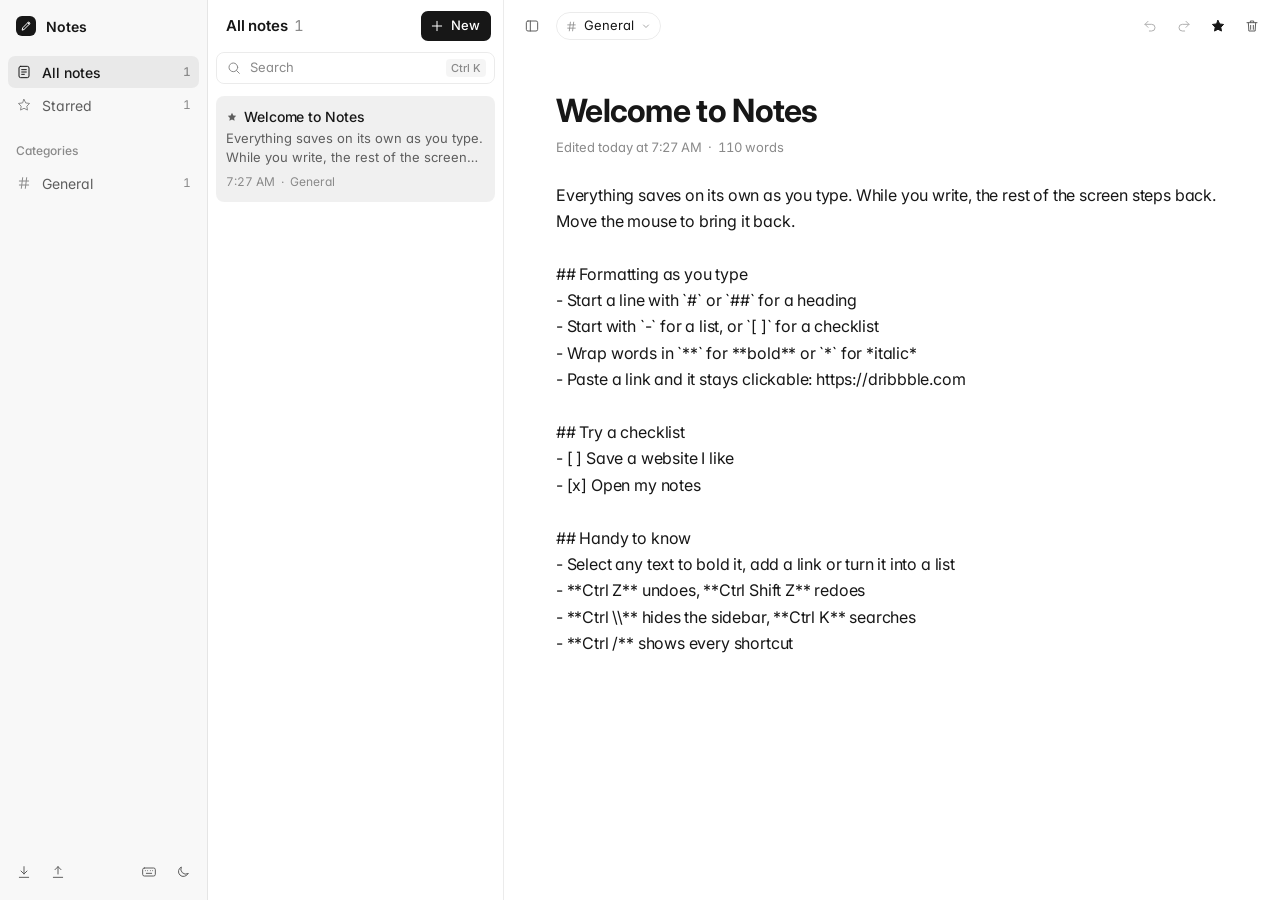
==== commit 31a92415: "A better notes app :0, improved UI and UX" ====
--- a/index.html
+++ b/index.html
@@ -1,5 +1,5 @@
 <!DOCTYPE html>
-<html lang="en">
+<html lang="en" dir="ltr">
 
 <head>
     <meta charset="UTF-8">
@@ -8,42 +8,48 @@
     <meta name="theme-color" content="#ffffff">
     <link rel="preconnect" href="https://fonts.googleapis.com">
     <link rel="preconnect" href="https://fonts.gstatic.com" crossorigin>
-    <link href="https://fonts.googleapis.com/css2?family=Geist:wght@400;500;600&family=Geist+Mono:wght@400;500&family=Instrument+Serif:ital@0;1&display=swap" rel="stylesheet">
+    <link rel="preconnect" href="https://esm.sh" crossorigin>
+    <link href="https://fonts.googleapis.com/css2?family=Inter:ital,opsz,wght@0,14..32,400..700;1,14..32,400..700&display=swap" rel="stylesheet">
     <style>
         :root {
             --bg: #ffffff;
-            --surface: #fafafa;
+            --sidebar: #f8f8f8;
             --hover: rgba(0, 0, 0, .04);
-            --active: rgba(0, 0, 0, .065);
-            --border: rgba(0, 0, 0, .07);
-            --text: #111111;
-            --text-2: #6e6e6e;
-            --text-3: #a8a8a8;
+            --active: rgba(0, 0, 0, .06);
+            --border: rgba(0, 0, 0, .08);
+            --border-strong: rgba(0, 0, 0, .14);
+            --text: #171717;
+            --text-2: #5e5e5e;
+            --text-3: #8a8a8a;
+            --placeholder: #b0b0b0;
             --inverse: #ffffff;
-            --shadow: 0 1px 2px rgba(0, 0, 0, .04), 0 8px 24px rgba(0, 0, 0, .08);
-            --glass: rgba(255, 255, 255, .78);
+            --shadow: 0 1px 2px rgba(0, 0, 0, .06), 0 8px 24px rgba(0, 0, 0, .1);
+            --selection: rgba(0, 0, 0, .1);
+            --elevated: #ffffff;
 
             --ease-out: cubic-bezier(0.23, 1, 0.32, 1);
-            --ease-in-out: cubic-bezier(0.77, 0, 0.175, 1);
-
-            --sans: 'Geist', -apple-system, BlinkMacSystemFont, 'Segoe UI', system-ui, sans-serif;
-            --mono: 'Geist Mono', ui-monospace, 'SF Mono', Menlo, monospace;
-            --serif: 'Instrument Serif', 'Iowan Old Style', Georgia, serif;
+            --ease-icon: cubic-bezier(0.2, 0, 0, 1);
+
+            --sans: 'Inter', -apple-system, BlinkMacSystemFont, 'Segoe UI', system-ui, sans-serif;
+            --mono: ui-monospace, 'SF Mono', 'Cascadia Mono', Menlo, Consolas, monospace;
             color-scheme: light;
         }
 
         :root[data-theme="dark"] {
-            --bg: #0b0b0c;
-            --surface: #101012;
-            --hover: rgba(255, 255, 255, .045);
+            --bg: #0c0c0d;
+            --sidebar: #121214;
+            --hover: rgba(255, 255, 255, .05);
             --active: rgba(255, 255, 255, .08);
-            --border: rgba(255, 255, 255, .075);
-            --text: #ededed;
-            --text-2: #8d8d8d;
-            --text-3: #565656;
-            --inverse: #0b0b0c;
-            --shadow: 0 1px 2px rgba(0, 0, 0, .4), 0 12px 32px rgba(0, 0, 0, .5);
-            --glass: rgba(11, 11, 12, .72);
+            --border: rgba(255, 255, 255, .08);
+            --border-strong: rgba(255, 255, 255, .16);
+            --text: #ececec;
+            --text-2: #a3a3a3;
+            --text-3: #7c7c7c;
+            --placeholder: #545454;
+            --inverse: #0c0c0d;
+            --shadow: 0 1px 2px rgba(0, 0, 0, .4), 0 12px 32px rgba(0, 0, 0, .55);
+            --selection: rgba(255, 255, 255, .16);
+            --elevated: #1b1b1e;
             color-scheme: dark;
         }
 
@@ -53,7 +59,9 @@
 
         body {
             font-family: var(--sans);
-            font-size: 14px;
+            font-size: .875rem;
+            line-height: 1.5;
+            font-feature-settings: 'cv11';
             background: var(--bg);
             color: var(--text);
             -webkit-font-smoothing: antialiased;
@@ -61,146 +69,181 @@
             overflow: hidden;
         }
 
+        ::selection { background: var(--selection); }
+
         button, input, textarea { font: inherit; color: inherit; background: none; border: none; outline: none; }
         button { cursor: pointer; -webkit-tap-highlight-color: transparent; }
-        svg { width: 16px; height: 16px; flex: none; fill: none; stroke: currentColor; stroke-width: 1.6; stroke-linecap: round; stroke-linejoin: round; }
-        :focus-visible { outline: 2px solid var(--text); outline-offset: 2px; border-radius: 6px; }
-
-        /* pressables: instant feedback on press */
-        .press { transition: transform 160ms var(--ease-out), background-color 150ms ease, color 150ms ease; }
-        .press:active { transform: scale(0.97); }
+        svg { width: 16px; height: 16px; flex: none; fill: none; stroke: currentColor; stroke-width: 1.5; stroke-linecap: round; stroke-linejoin: round; }
+        /* focus ring: a transparent outline waits on every control, then tightens in on keyboard focus */
+        button, a, input, [tabindex] { outline: 2px solid transparent; outline-offset: 5px; }
+        :focus-visible { outline-color: var(--text); outline-offset: 2px; }
+        .title-input:focus-visible, .ProseMirror:focus-visible, .search input:focus-visible, .menu-input:focus-visible, #linkInput:focus-visible, .editor:focus-visible { outline-color: transparent; }
+
+        .sr-only { position: absolute; width: 1px; height: 1px; overflow: hidden; clip-path: inset(50%); white-space: nowrap; }
+
+        .skip {
+            position: fixed;
+            top: 12px;
+            inset-inline-start: 12px;
+            z-index: 20;
+            padding: 8px 14px;
+            border-radius: 8px;
+            background: var(--text);
+            color: var(--inverse);
+            text-decoration: none;
+            transform: translateY(-200%);
+        }
+
+        .skip:focus-visible { transform: none; }
+
+        .press { transition-property: scale, background-color, color, opacity, outline-offset, outline-color; transition-duration: 150ms; transition-timing-function: ease-out; }
 
         /* ---------- layout ---------- */
         .app {
             display: grid;
-            grid-template-columns: 220px 320px 1fr;
+            grid-template-columns: 208px 296px minmax(0, 1fr);
             height: 100dvh;
         }
 
-        .pane-nav, .pane-list { background: var(--surface); border-right: 1px solid var(--border); min-height: 0; display: flex; flex-direction: column; }
+        .app.sidebar-hidden { grid-template-columns: minmax(0, 1fr); }
+        .app.sidebar-hidden .pane-nav, .app.sidebar-hidden .pane-list { display: none; }
+
+        .pane-nav, .pane-list { min-height: 0; display: flex; flex-direction: column; border-inline-end: 1px solid var(--border); }
+        .pane-nav { background: var(--sidebar); }
+        .pane-list { background: var(--bg); }
+
+        /* every pane header shares one 52px row so their contents line up */
+        .pane-head { height: 52px; flex: none; display: flex; align-items: center; gap: 8px; padding: 0 12px 0 16px; }
 
         /* ---------- nav pane ---------- */
-        .brand {
-            display: flex;
-            align-items: center;
-            gap: 10px;
-            padding: 22px 20px 18px;
-            font-weight: 600;
-            letter-spacing: -0.01em;
-        }
+        .brand { gap: 10px; font-size: .875rem; font-weight: 600; letter-spacing: -0.006em; }
 
         .brand-mark {
-            width: 22px;
-            height: 22px;
+            width: 20px;
+            height: 20px;
             border-radius: 6px;
             background: var(--text);
             color: var(--inverse);
             display: grid;
             place-items: center;
-            font-family: var(--serif);
-            font-size: 16px;
-            font-style: italic;
-            font-weight: 400;
-        }
-
-        .nav { padding: 4px 10px; display: flex; flex-direction: column; gap: 1px; overflow-y: auto; flex: 1; }
+        }
+
+        .brand-mark svg { width: 12px; height: 12px; stroke-width: 2; }
+
+        .nav { padding: 4px 8px; display: flex; flex-direction: column; gap: 1px; overflow-y: auto; overscroll-behavior: contain; flex: 1; }
 
         .nav-label {
-            font-family: var(--mono);
-            font-size: 10.5px;
-            text-transform: uppercase;
-            letter-spacing: .08em;
+            font-size: .75rem;
+            font-weight: 500;
             color: var(--text-3);
-            padding: 18px 10px 6px;
+            padding: 20px 8px 6px;
         }
 
         .nav-item {
             display: flex;
             align-items: center;
             gap: 10px;
-            padding: 7px 10px;
-            border-radius: 8px;
+            height: 32px;
+            padding: 0 8px;
+            border-radius: 7px;
             color: var(--text-2);
-            text-align: left;
+            text-align: start;
             width: 100%;
         }
 
+        .nav-item svg { color: var(--text-3); }
         .nav-item span { flex: 1; overflow: hidden; text-overflow: ellipsis; white-space: nowrap; }
-        .nav-item .count { flex: none; font-family: var(--mono); font-size: 11px; color: var(--text-3); }
-        .nav-item.active { background: var(--active); color: var(--text); }
-
-        .nav-foot { display: flex; gap: 2px; padding: 12px 10px 16px; border-top: 1px solid var(--border); }
+        .nav-item .count { flex: none; font-size: .75rem; font-style: normal; color: var(--text-3); font-variant-numeric: tabular-nums; }
+        .nav-item[aria-current="true"] { background: var(--active); color: var(--text); font-weight: 500; }
+        .nav-item[aria-current="true"] svg { color: var(--text); }
+
+        .nav-foot { display: flex; gap: 2px; padding: 8px 8px 12px; }
 
         .icon-btn {
+            position: relative;
             width: 32px;
             height: 32px;
             display: grid;
             place-items: center;
-            border-radius: 8px;
+            border-radius: 7px;
             color: var(--text-2);
         }
 
         .icon-btn.on { color: var(--text); }
         .icon-btn.on svg { fill: currentColor; }
+        .icon-btn:disabled { color: var(--placeholder); cursor: default; }
+        .divider { width: 1px; height: 16px; background: var(--border); margin: 0 6px; flex: none; }
+
+        /* two icons in one button, cross-faded on state change */
+        .swap svg { grid-area: 1 / 1; transition-property: opacity, scale, filter; transition-duration: 300ms; transition-timing-function: var(--ease-icon); }
+        .swap svg:last-child, .swap.alt svg:first-child { opacity: 0; scale: .25; filter: blur(4px); }
+        .swap.alt svg:last-child { opacity: 1; scale: 1; filter: blur(0); }
 
         /* ---------- list pane ---------- */
-        .list-head { padding: 20px 16px 12px; display: flex; flex-direction: column; gap: 12px; }
-        .list-title-row { display: flex; align-items: center; gap: 8px; }
-
         .list-title {
             flex: 1;
-            font-family: var(--serif);
-            font-size: 26px;
-            font-weight: 400;
-            letter-spacing: -0.01em;
-            line-height: 1.1;
+            min-width: 0;
+            font-size: .9375rem;
+            font-weight: 600;
+            letter-spacing: -0.011em;
             overflow: hidden;
             text-overflow: ellipsis;
             white-space: nowrap;
         }
 
-        .list-count { font-family: var(--mono); font-size: 11px; color: var(--text-3); }
+        .list-title .n { margin-inline-start: 6px; font-weight: 400; color: var(--text-3); font-variant-numeric: tabular-nums; }
 
         .new-btn {
             display: inline-flex;
             align-items: center;
             gap: 6px;
             height: 30px;
-            padding: 0 12px 0 10px;
-            border-radius: 8px;
+            padding-inline: 8px 11px;
+            border-radius: 7px;
             background: var(--text);
             color: var(--inverse);
             font-weight: 500;
-            font-size: 13px;
-        }
+            font-size: .8125rem;
+            white-space: nowrap;
+        }
+
+        .list-tools { display: none; }
+
+        /* list pane shares one text edge (18px): title, search icon and note titles line up */
+        .pane-list .pane-head { padding-inline-start: 18px; }
+        .search-wrap { padding: 0 8px 8px; display: flex; flex-direction: column; gap: 8px; }
 
         .search {
             display: flex;
             align-items: center;
             gap: 8px;
-            height: 34px;
-            padding: 0 10px;
-            border-radius: 9px;
-            background: var(--hover);
+            height: 32px;
+            padding: 0 8px 0 9px;
+            border-radius: 8px;
+            border: 1px solid var(--border);
             color: var(--text-3);
-            transition: background-color 150ms ease, box-shadow 150ms ease;
-        }
-
-        .search:focus-within { background: var(--bg); box-shadow: 0 0 0 1px var(--border), 0 1px 2px rgba(0, 0, 0, .04); }
-        .search input { flex: 1; min-width: 0; color: var(--text); }
+            transition-property: border-color, box-shadow;
+            transition-duration: 150ms;
+        }
+
+        .search:focus-within { border-color: var(--border-strong); box-shadow: 0 0 0 3px var(--hover); color: var(--text); }
+        .search:focus-within svg { scale: 1.08; }
+        .search input { flex: 1; min-width: 0; color: var(--text); font-size: .8125rem; }
         .search input::placeholder { color: var(--text-3); }
         .search input::-webkit-search-cancel-button { display: none; }
 
         kbd {
-            font-family: var(--mono);
-            font-size: 10.5px;
+            font-family: var(--sans);
+            font-size: .6875rem;
+            font-weight: 500;
             color: var(--text-3);
-            border: 1px solid var(--border);
-            border-radius: 5px;
+            background: var(--hover);
+            border-radius: 4px;
             padding: 1px 5px;
-        }
-
-        .filter-row { display: none; gap: 4px; overflow-x: auto; scrollbar-width: none; margin: 0 -16px; padding: 0 16px; }
+            white-space: nowrap;
+        }
+
+        .filter-row { display: none; gap: 6px; overflow-x: auto; scrollbar-width: none; margin: 0 -8px; padding: 0 8px; }
         .filter-row::-webkit-scrollbar { display: none; }
 
         .filter-row button {
@@ -209,239 +252,245 @@
             padding: 0 11px;
             border-radius: 999px;
             color: var(--text-2);
-            font-size: 13px;
+            font-size: .8125rem;
             border: 1px solid var(--border);
         }
 
-        .filter-row button.active { background: var(--text); border-color: var(--text); color: var(--inverse); }
-
-        .note-list { list-style: none; overflow-y: auto; flex: 1; padding: 4px 8px 24px; }
+        .filter-row button[aria-current="true"] { background: var(--text); border-color: var(--text); color: var(--inverse); }
+
+        .note-list { list-style: none; overflow-y: auto; overscroll-behavior: contain; flex: 1; padding: 4px 8px 24px; display: flex; flex-direction: column; gap: 4px; }
 
         .note-item {
-            padding: 12px 12px 13px;
-            border-radius: 10px;
-            cursor: pointer;
-            position: relative;
-        }
-
-        .note-item + .note-item::before {
-            content: '';
-            position: absolute;
-            top: 0;
-            left: 12px;
-            right: 12px;
-            border-top: 1px solid var(--border);
-        }
-
-        .note-item.active::before, .note-item.active + .note-item::before { border-color: transparent; }
-        .note-item.active { background: var(--active); }
-
-        .note-item .t {
-            display: flex;
-            align-items: center;
-            gap: 6px;
-            font-weight: 500;
-            letter-spacing: -0.005em;
-        }
-
+            display: block;
+            width: 100%;
+            text-align: start;
+            padding: 10px 10px 11px;
+            border-radius: 8px;
+        }
+
+        .note-item[aria-current="true"] { background: var(--active); }
+
+        .note-item .t { display: flex; align-items: center; gap: 6px; font-weight: 500; font-size: .875rem; letter-spacing: -0.006em; }
         .note-item .t span { overflow: hidden; text-overflow: ellipsis; white-space: nowrap; }
         .note-item .t svg { width: 12px; height: 12px; fill: currentColor; stroke: none; color: var(--text-2); }
-        .note-item .t.untitled span { color: var(--text-3); }
+        .note-item .t.untitled span { color: var(--text-3); font-weight: 400; }
 
         .note-item .s {
             color: var(--text-2);
-            font-size: 13px;
-            margin-top: 3px;
+            font-size: .8125rem;
+            margin-top: 2px;
             line-height: 1.45;
             display: -webkit-box;
             -webkit-line-clamp: 2;
             -webkit-box-orient: vertical;
             overflow: hidden;
-        }
-
-        .note-item .m { display: flex; gap: 8px; margin-top: 7px; font-family: var(--mono); font-size: 11px; color: var(--text-3); }
-
-        .note-list.stagger .note-item {
-            animation: rise 320ms var(--ease-out) both;
-            animation-delay: calc(var(--i) * 35ms);
-        }
-
-        @keyframes rise { from { opacity: 0; transform: translateY(6px); } }
-
-        .list-empty { padding: 48px 20px; text-align: center; color: var(--text-3); font-size: 13px; line-height: 1.6; }
+            overflow-wrap: anywhere;
+        }
+
+        .note-item .m { display: flex; gap: 6px; margin-top: 6px; font-size: .75rem; color: var(--text-3); font-variant-numeric: tabular-nums; }
+        .note-item .m span + span::before { content: '·'; margin-inline-end: 6px; }
+
+        .list-empty { padding: 40px 16px; text-align: center; color: var(--text-3); font-size: .8125rem; line-height: 1.6; text-wrap: balance; }
 
         /* ---------- editor ---------- */
         .editor { position: relative; min-width: 0; display: flex; flex-direction: column; min-height: 0; background: var(--bg); }
 
         .toolbar {
-            position: absolute;
-            inset: 0 0 auto 0;
-            z-index: 2;
+            height: 52px;
+            flex: none;
             display: flex;
             align-items: center;
-            gap: 6px;
-            padding: 12px 20px;
-            background: var(--glass);
-            -webkit-backdrop-filter: saturate(180%) blur(16px);
-            backdrop-filter: saturate(180%) blur(16px);
-            mask-image: linear-gradient(to bottom, #000 80%, transparent);
-        }
+            gap: 2px;
+            padding: 0 12px;
+            min-width: 0;
+        }
+
+        /* controls keep their size; only the category chip gives way (and truncates) */
+        .toolbar > * { flex: none; }
+        .toolbar > .cat { flex: 0 1 auto; min-width: 0; }
+        .toolbar > .spacer { flex: 1 1 0; min-width: 4px; }
 
         .back { display: none; }
 
         .cat {
             display: inline-flex;
             align-items: center;
-            gap: 4px;
-            height: 30px;
-            padding: 0 10px 0 8px;
-            border-radius: 8px;
+            gap: 6px;
+            height: 28px;
+            max-width: 14rem;
+            padding-inline: 8px 8px;
+            margin-inline-start: 6px;
+            border-radius: 999px;
+            border: 1px dashed var(--border-strong);
+            color: var(--text-3);
+            font-size: .8125rem;
+            transition-property: scale, background-color, border-color, color, outline-offset, outline-color;
+        }
+
+        .cat span { overflow: hidden; text-overflow: ellipsis; white-space: nowrap; }
+        .cat.has-value { border-style: solid; border-color: var(--border); color: var(--text); }
+        .cat svg { width: 13px; height: 13px; color: var(--text-3); }
+        .cat .chev { width: 12px; height: 12px; transition: rotate 200ms var(--ease-out); }
+        .cat[aria-expanded="true"] { border-style: solid; border-color: var(--border-strong); background: var(--hover); }
+        .cat[aria-expanded="true"] .chev { rotate: 180deg; }
+
+        /* ---------- dropdown menu ---------- */
+        .menu {
+            position: fixed;
+            z-index: 9;
+            width: 15rem;
+            padding: 4px;
+            border-radius: 12px;
+            background: var(--elevated);
+            border: 1px solid var(--border);
+            box-shadow: var(--shadow);
+            transform-origin: top left;
+            opacity: 0;
+            visibility: hidden;
+            transition-property: opacity, visibility, scale, translate;
+            transition-duration: 100ms;
+            transition-timing-function: ease-out;
+        }
+
+        .menu.show { opacity: 1; visibility: visible; transition-duration: 160ms; }
+
+        .menu-input {
+            width: 100%;
+            height: 34px;
+            padding: 0 10px;
+            font-size: .8125rem;
+            border-bottom: 1px solid var(--border);
+            margin-bottom: 4px;
+        }
+
+        .menu-input::placeholder { color: var(--text-3); }
+        .menu ul { list-style: none; max-height: 15rem; overflow-y: auto; overscroll-behavior: contain; }
+
+        .menu li {
+            display: flex;
+            align-items: center;
+            gap: 8px;
+            height: 32px;
+            padding: 0 8px;
+            border-radius: 7px;
             color: var(--text-2);
-        }
-
-        .cat svg { width: 14px; height: 14px; color: var(--text-3); }
-        .cat input { width: 120px; font-size: 13px; color: var(--text); }
-        .cat input::placeholder { color: var(--text-3); }
-        .cat:focus-within { background: var(--hover); }
+            font-size: .8125rem;
+            cursor: pointer;
+            user-select: none;
+            transition: background-color 80ms ease, color 80ms ease;
+        }
+
+        .menu li span { flex: 1; overflow: hidden; text-overflow: ellipsis; white-space: nowrap; }
+        .menu li svg { width: 14px; height: 14px; color: var(--text-3); }
+        .menu li .tick { opacity: 0; color: var(--text); }
+        .menu li[aria-selected="true"] { background: var(--hover); color: var(--text); }
+        .menu li.chosen .tick { opacity: 1; }
+        .menu li.chosen { color: var(--text); font-weight: 500; }
+        .menu li.sep { height: 1px; padding: 0; margin: 4px 4px; background: var(--border); border-radius: 0; pointer-events: none; }
+        .menu ul { overflow-x: hidden; }
+        .menu li.danger span { color: var(--text-2); }
+        .menu .menu-empty { color: var(--text-3); cursor: default; }
 
         .spacer { flex: 1; }
 
-        .status {
-            font-family: var(--mono);
-            font-size: 11px;
-            color: var(--text-3);
-            margin-right: 6px;
-            transition: opacity 200ms ease;
-        }
-
-        .seg {
-            position: relative;
-            display: grid;
-            grid-template-columns: 1fr 1fr;
-            padding: 3px;
-            border-radius: 9px;
-            background: var(--hover);
-            margin-right: 4px;
-        }
-
-        .seg button { position: relative; z-index: 1; height: 24px; padding: 0 12px; font-size: 12.5px; color: var(--text-2); transition: color 150ms ease; }
-        .seg button[aria-pressed="true"] { color: var(--text); }
-
-        .seg-ind {
-            position: absolute;
-            top: 3px;
-            bottom: 3px;
-            left: 3px;
-            width: calc(50% - 3px);
-            border-radius: 6px;
-            background: var(--bg);
-            box-shadow: 0 1px 2px rgba(0, 0, 0, .08), 0 0 0 1px var(--border);
-            transition: transform 220ms var(--ease-in-out);
-        }
-
-        .seg[data-mode="read"] .seg-ind { transform: translateX(100%); }
-        .seg.instant .seg-ind, .seg.instant button { transition: none; }
-
-        .page { flex: 1; overflow-y: auto; padding: 96px 32px 120px; }
-        .page-inner { max-width: 680px; margin: 0 auto; }
+        .status { font-size: .75rem; color: var(--text-3); margin-inline-end: 8px; white-space: nowrap; }
+
+        .page { flex: 1; overflow-y: auto; overscroll-behavior: contain; padding: 40px 40px 40vh; cursor: text; }
+        .page-inner { max-width: 42rem; margin: 0 auto; cursor: auto; }
 
         .title-input {
             width: 100%;
-            font-family: var(--serif);
-            font-size: 44px;
-            line-height: 1.08;
-            letter-spacing: -0.015em;
-            font-weight: 400;
+            font-size: 2rem;
+            font-weight: 700;
+            line-height: 1.2;
+            letter-spacing: -0.022em;
             resize: none;
             overflow: hidden;
             display: block;
-        }
-
-        .title-input::placeholder { color: var(--text-3); }
-
-        .meta {
-            display: flex;
-            flex-wrap: wrap;
-            gap: 14px;
-            margin: 14px 0 32px;
-            font-family: var(--mono);
-            font-size: 11.5px;
-            color: var(--text-3);
-        }
-
-        .body-input, .preview { font-size: 16px; line-height: 1.75; letter-spacing: -0.003em; }
-
-        .body-input {
-            width: 100%;
-            min-height: 50vh;
-            resize: none;
-            display: block;
-        }
-
-        .body-input::placeholder { color: var(--text-3); }
-
-        /* rendered markdown */
-        .preview { word-wrap: break-word; }
-        .preview > * + * { margin-top: .75em; }
-        .preview h1, .preview h2, .preview h3 { font-weight: 600; letter-spacing: -0.015em; line-height: 1.3; margin-top: 1.6em; }
-        .preview > :first-child { margin-top: 0; }
-        .preview h1 { font-size: 24px; }
-        .preview h2 { font-size: 19px; }
-        .preview h3 { font-size: 16px; }
-        .preview strong { font-weight: 600; }
-
-        .preview a {
-            color: var(--text);
+            text-wrap: balance;
+        }
+
+        .title-input::placeholder { color: var(--placeholder); }
+
+        .meta { display: flex; gap: 6px; margin: 8px 0 24px; font-size: .8125rem; color: var(--text-3); font-variant-numeric: tabular-nums; }
+
+        /* ---------- note body (rich editor + fallback textarea) ---------- */
+        .prose, .body-input { font-size: 1rem; line-height: 1.65; letter-spacing: -0.011em; }
+
+        .body-input { width: 100%; min-height: 40vh; resize: none; display: block; }
+        .prose.loading { color: var(--text-3); }
+        .prose.loading > * + * { margin-top: .75em; }
+        .body-input::placeholder { color: var(--placeholder); }
+
+        .prose .ProseMirror { outline: none; min-height: 40vh; overflow-wrap: break-word; text-wrap: pretty; caret-color: var(--text); }
+        .prose .ProseMirror > * + * { margin-top: .75em; }
+        .prose p.is-editor-empty:first-child::before { content: attr(data-placeholder); float: left; height: 0; color: var(--placeholder); pointer-events: none; }
+
+        .prose h1, .prose h2, .prose h3 { font-weight: 650; line-height: 1.3; margin-top: 1.75em; text-wrap: balance; }
+        .prose .ProseMirror > :first-child { margin-top: 0; }
+        .prose h1 { font-size: 1.5rem; letter-spacing: -0.019em; }
+        .prose h2 { font-size: 1.25rem; letter-spacing: -0.017em; }
+        .prose h3 { font-size: 1.0625rem; letter-spacing: -0.014em; }
+        .prose h1 + *, .prose h2 + *, .prose h3 + * { margin-top: .5em; }
+        .prose strong { font-weight: 600; }
+
+        .prose a {
+            color: inherit;
             text-decoration: underline;
-            text-decoration-color: var(--text-3);
+            text-decoration-color: var(--border-strong);
             text-underline-offset: 3px;
             text-decoration-thickness: 1px;
             transition: text-decoration-color 150ms ease;
-        }
-
-        .preview ul, .preview ol { padding-left: 1.3em; }
-        .preview li { padding-left: .2em; }
-        .preview li + li { margin-top: .2em; }
-        .preview li::marker { color: var(--text-3); }
-        .preview li.task { list-style: none; margin-left: -1.3em; padding-left: 0; }
-        .preview li.task label { display: flex; gap: 12px; align-items: flex-start; cursor: pointer; }
-        .preview li.task.done label > span { color: var(--text-3); text-decoration: line-through; text-decoration-color: var(--text-3); }
-
-        .check {
+            cursor: pointer;
+        }
+
+        .prose ul, .prose ol { padding-inline-start: 1.375em; }
+        .prose li + li { margin-top: .25em; }
+        .prose li > p + * { margin-top: .25em; }
+        .prose li::marker { color: var(--text-3); }
+
+        .prose ul[data-type="taskList"] { list-style: none; padding-inline-start: 0; }
+        .prose ul[data-type="taskList"] > li { display: flex; gap: 10px; align-items: flex-start; }
+        .prose ul[data-type="taskList"] > li > label { flex: none; display: flex; height: 1.65em; align-items: center; user-select: none; }
+        .prose ul[data-type="taskList"] > li > div { flex: 1; min-width: 0; }
+        .prose ul[data-type="taskList"] > li > div { text-decoration: line-through; text-decoration-color: transparent; transition: color 200ms ease, text-decoration-color 200ms ease; }
+        .prose ul[data-type="taskList"] > li[data-checked="true"] > div { color: var(--text-3); text-decoration-color: var(--text-3); }
+        .prose ul[data-type="taskList"] > li ul[data-type="taskList"] { margin-top: .25em; }
+
+        .prose input[type="checkbox"] {
             appearance: none;
-            flex: none;
-            width: 17px;
-            height: 17px;
-            margin-top: 5px;
-            border-radius: 5px;
+            width: 16px;
+            height: 16px;
+            border-radius: 4px;
             border: 1.5px solid var(--text-3);
             display: grid;
             place-items: center;
             cursor: pointer;
-            transition: background-color 150ms ease, border-color 150ms ease, transform 160ms var(--ease-out);
-        }
-
-        .check:active { transform: scale(0.9); }
-        .check::after {
+            transition-property: background-color, border-color, scale;
+            transition-duration: 150ms;
+            transition-timing-function: ease-out;
+        }
+
+        .prose input[type="checkbox"]::after {
             content: '';
-            width: 8px;
-            height: 4px;
+            width: 7px;
+            height: 3.5px;
             border: solid var(--inverse);
             border-width: 0 0 1.75px 1.75px;
-            transform: translateY(-1px) rotate(-45deg) scale(0.6);
-            opacity: 0;
-            transition: opacity 150ms ease, transform 200ms var(--ease-out);
-        }
-
-        .check:checked { background: var(--text); border-color: var(--text); }
-        .check:checked::after { opacity: 1; transform: translateY(-1px) rotate(-45deg) scale(1); }
-
-        .preview blockquote { padding-left: 16px; border-left: 2px solid var(--text); color: var(--text-2); font-family: var(--serif); font-size: 20px; line-height: 1.5; font-style: italic; }
-        .preview code { font-family: var(--mono); font-size: .86em; background: var(--hover); padding: 2px 5px; border-radius: 5px; }
-        .preview pre { background: var(--surface); border: 1px solid var(--border); padding: 14px 16px; border-radius: 10px; overflow-x: auto; }
-        .preview pre code { background: none; padding: 0; font-size: 13px; line-height: 1.6; }
-        .preview hr { border: none; border-top: 1px solid var(--border); margin: 2em 0; }
-        .preview .placeholder { color: var(--text-3); }
+            transform: translateY(-1px) rotate(-45deg);
+            /* the tick draws itself: short stroke first, then the long one */
+            clip-path: inset(0 100% 0 0);
+            transition: clip-path 100ms ease-out;
+        }
+
+        .prose input[type="checkbox"]:checked { background: var(--text); border-color: var(--text); }
+        .prose input[type="checkbox"]:checked::after { clip-path: inset(0 0 0 0); transition: clip-path 220ms var(--ease-out) 60ms; }
+
+        .prose blockquote { padding-inline-start: 16px; border-inline-start: 2px solid var(--border-strong); color: var(--text-2); }
+        .prose code { font-family: var(--mono); font-size: .875em; background: var(--hover); padding: .15em .35em; border-radius: 4px; letter-spacing: 0; }
+        .prose pre { background: var(--sidebar); border: 1px solid var(--border); padding: 12px 16px; border-radius: 8px; overflow-x: auto; }
+        .prose pre code { background: none; padding: 0; font-size: .8125rem; line-height: 1.6; }
+        .prose hr { border: none; border-top: 1px solid var(--border); margin: 2em 0; }
 
         .empty {
             flex: 1;
@@ -449,16 +498,16 @@
             flex-direction: column;
             align-items: center;
             justify-content: center;
-            gap: 6px;
+            gap: 4px;
             text-align: center;
             padding: 32px;
         }
 
-        .empty h2 { font-family: var(--serif); font-weight: 400; font-size: 30px; letter-spacing: -0.01em; }
-        .empty p { color: var(--text-2); margin-bottom: 14px; }
+        .empty h2 { font-size: 1.125rem; font-weight: 600; letter-spacing: -0.014em; }
+        .empty p { color: var(--text-2); margin-bottom: 16px; text-wrap: balance; }
         .empty p kbd { margin: 0 2px; }
 
-        /* ---------- toast ---------- */
+        /* ---------- toast (live region always present) ---------- */
         .toast {
             position: fixed;
             left: 50%;
@@ -466,85 +515,280 @@
             z-index: 10;
             display: flex;
             align-items: center;
-            gap: 14px;
-            padding: 10px 10px 10px 16px;
-            border-radius: 12px;
+            gap: 4px;
+            padding: 6px 6px 6px 14px;
+            border-radius: 10px;
             background: var(--text);
             color: var(--inverse);
             box-shadow: var(--shadow);
-            font-size: 13px;
+            font-size: .8125rem;
+            white-space: nowrap;
+            translate: -50% 0;
             opacity: 0;
-            transform: translate(-50%, 12px) scale(0.97);
-            transition: opacity 260ms var(--ease-out), transform 260ms var(--ease-out);
-            pointer-events: none;
-        }
-
-        .toast.show { opacity: 1; transform: translate(-50%, 0) scale(1); pointer-events: auto; }
-        .toast.hide { transition-duration: 160ms; }
+            visibility: hidden;
+            transition-property: opacity, visibility;
+            transition-duration: 150ms;
+            transition-timing-function: ease-out;
+        }
+
+        .toast.show { opacity: 1; visibility: visible; transition-duration: 300ms; }
+        .toast span { margin-inline-end: 8px; }
+        .toast:not(:has(button)) { padding-inline-end: 14px; }
 
         .toast button {
-            height: 26px;
+            height: 28px;
             padding: 0 10px;
-            border-radius: 7px;
-            background: color-mix(in srgb, var(--inverse) 16%, transparent);
+            border-radius: 6px;
             color: var(--inverse);
             font-weight: 500;
-            font-size: 12.5px;
+            font-size: .8125rem;
+        }
+
+        .toast .toast-action { background: color-mix(in srgb, var(--inverse) 16%, transparent); }
+        .toast .toast-close { width: 28px; padding: 0; display: grid; place-items: center; opacity: .7; }
+        .toast :focus-visible { outline-color: var(--inverse); }
+
+        /* ---------- selection format bar ---------- */
+        .fmt {
+            position: fixed;
+            z-index: 8;
+            display: flex;
+            align-items: center;
+            gap: 1px;
+            padding: 4px;
+            border-radius: 10px;
+            background: var(--elevated);
+            border: 1px solid var(--border);
+            box-shadow: var(--shadow);
+            opacity: 0;
+            visibility: hidden;
+            transition-property: opacity, visibility;
+            transition-duration: 120ms;
+            transition-timing-function: ease-out;
+        }
+
+        .fmt.show { opacity: 1; visibility: visible; }
+
+        .fmt button {
+            width: 30px;
+            height: 30px;
+            display: grid;
+            place-items: center;
+            border-radius: 6px;
+            color: var(--text-2);
+            font-size: .8125rem;
+            font-weight: 600;
+        }
+
+        .fmt button[aria-pressed="true"] { background: var(--active); color: var(--text); }
+        .fmt .divider { height: 18px; margin: 0 3px; }
+        .fmt input { width: 15rem; height: 30px; padding: 0 8px; font-size: .8125rem; color: var(--text); }
+        .fmt input::placeholder { color: var(--text-3); }
+
+        /* ---------- shortcuts dialog ---------- */
+        .keys {
+            margin: auto;
+            width: min(720px, calc(100vw - 32px));
+            max-height: calc(100dvh - 64px);
+            border: 1px solid var(--border);
+            border-radius: 14px;
+            background: var(--elevated);
+            color: var(--text);
+            box-shadow: var(--shadow);
+            overscroll-behavior: contain;
+        }
+
+        .keys::backdrop { background: rgba(0, 0, 0, .3); }
+        .keys header { display: flex; align-items: center; justify-content: space-between; padding: 14px 14px 4px 24px; }
+        .keys h2 { font-size: .9375rem; font-weight: 600; letter-spacing: -0.011em; }
+        .keys section { display: grid; grid-template-columns: 1fr 1fr; gap: 0 40px; padding: 8px 24px 24px; }
+        .keys .group + .group { margin-top: 0; }
+        .keys .col > .group + .group { margin-top: 24px; }
+        .keys h3 { font-size: .75rem; font-weight: 500; color: var(--text-3); margin-bottom: 10px; }
+        .keys dl { display: grid; grid-template-columns: 1fr auto; row-gap: 10px; column-gap: 16px; align-items: center; }
+        .keys dt { color: var(--text-2); font-size: .8125rem; }
+        .keys dd { display: flex; gap: 3px; align-items: center; justify-content: flex-end; color: var(--text-3); font-size: .75rem; }
+        .keys kbd { font-size: .6875rem; min-width: 20px; text-align: center; padding: 2px 5px; color: var(--text-2); }
+
+        @media (max-width: 640px) {
+            .keys section { grid-template-columns: 1fr; }
+            .keys .col + .col { margin-top: 24px; }
+        }
+
+        /* ---------- motion (opt-in) ---------- */
+        @media (prefers-reduced-motion: no-preference) {
+            .press:not(:disabled):active { scale: .96; }
+            .prose input[type="checkbox"]:active { scale: .9; }
+
+            .toast { transition-property: opacity, visibility, translate, filter; translate: -50% 12px; filter: blur(4px); }
+            .toast.show { translate: -50% 0; filter: blur(0); }
+
+            .note-list.intro li:not(.hl) { animation: enter 300ms ease-out both; animation-delay: calc(var(--i) * 60ms); }
+            .note-list li.new { animation: enter 300ms var(--ease-out) both; }
+            @keyframes enter { from { opacity: 0; translate: 0 8px; filter: blur(4px); } }
+
+            /* focus ring tightens in */
+            button, a, input, [tabindex] { transition-property: outline-offset, outline-color, scale, background-color, color, opacity, border-color; transition-duration: 150ms; transition-timing-function: ease-out; }
+
+            .note-item:active { scale: .985; }
+
+            /* popovers grow out of where they were opened */
+            .menu { scale: .96; translate: 0 -4px; }
+            .menu.show { scale: 1; translate: 0 0; }
+            .fmt { transform-origin: bottom center; scale: .96; translate: 0 4px; transition-property: opacity, visibility, scale, translate; }
+            .fmt.show { scale: 1; translate: 0 0; transition-duration: 150ms; }
+
+            .keys, .keys::backdrop { opacity: 0; transition: opacity 200ms ease-out, scale 200ms var(--ease-out), overlay 200ms allow-discrete, display 200ms allow-discrete; }
+            .keys { scale: .96; }
+            .keys[open], .keys[open]::backdrop { opacity: 1; }
+            .keys[open] { scale: 1; }
+            @starting-style { .keys[open], .keys[open]::backdrop { opacity: 0; } .keys[open] { scale: .96; } }
+
+            /* starring is a small celebration */
+            .icon-btn.pop svg { animation: pop 420ms var(--ease-icon); }
+            .icon-btn.pop::after {
+                content: '';
+                position: absolute;
+                inset: 5px;
+                border-radius: 50%;
+                border: 1.5px solid currentColor;
+                pointer-events: none;
+                animation: ring 480ms ease-out forwards;
+            }
+            @keyframes pop { 0% { scale: 1; } 30% { scale: .78; } 65% { scale: 1.22; } 100% { scale: 1; } }
+            @keyframes ring { from { scale: .5; opacity: .5; } to { scale: 1.45; opacity: 0; } }
+
+            .status.flash { animation: saved 400ms var(--ease-out); }
+            @keyframes saved { from { opacity: 0; translate: 0 3px; filter: blur(3px); } }
+
+            .theme-btn svg { transition-property: opacity, scale, filter, rotate; }
+            .theme-btn svg:last-child { rotate: -90deg; }
+            .theme-btn.alt svg:first-child { rotate: 90deg; }
+            .theme-btn.alt svg:last-child { rotate: 0deg; }
+
+            .hl { transition: translate 220ms var(--ease-out), height 220ms var(--ease-out), opacity 150ms ease; }
+            .hl.instant { transition: opacity 150ms ease; }
+
+            .new-btn svg, #undoBtn svg, #redoBtn svg, .brand-mark svg, .search svg { transition: rotate 220ms var(--ease-out), scale 220ms var(--ease-out), color 150ms ease; }
+            .trash .lid { transform-box: fill-box; transform-origin: 100% 100%; transition: rotate 200ms var(--ease-out), translate 200ms var(--ease-out); }
+        }
+
+        /* sliding hover highlight shared by a list's rows */
+        .hl { position: absolute; top: 0; left: 0; right: 0; z-index: 0; border-radius: 8px; background: var(--hover); opacity: 0; pointer-events: none; }
+        .hl-on > .hl { opacity: 1; }
+        .nav, .note-list { position: relative; }
+        .nav-item, .note-list li:not(.hl) { position: relative; z-index: 1; }
+
+        @media (prefers-reduced-motion: reduce) {
+            .swap svg { transition-property: opacity; }
+            .swap svg:last-child, .swap.alt svg:first-child, .swap.alt svg:last-child { scale: 1; filter: none; }
+        }
+
+        /* ---------- focus: chrome steps back while you type ---------- */
+        @media (hover: hover) and (pointer: fine) {
+            .toolbar, .meta, .pane-nav, .pane-list { transition: opacity 150ms ease-out; }
+            /* a gentle step back, slow enough that you barely notice it happen */
+            .app.typing .toolbar, .app.typing .meta { opacity: .45; transition-duration: 1200ms; }
+            .app.typing .pane-nav, .app.typing .pane-list { opacity: .7; transition-duration: 1200ms; }
         }
 
         /* ---------- hover (pointer devices only) ---------- */
         @media (hover: hover) and (pointer: fine) {
-            .nav-item:hover, .icon-btn:hover, .cat:hover, .back:hover { background: var(--hover); color: var(--text); }
-            .note-item:not(.active):hover { background: var(--hover); }
-            .note-item:hover::before, .note-item:hover + .note-item::before { border-color: transparent; }
-            .new-btn:hover { opacity: .88; }
-            .seg button:hover { color: var(--text); }
-            .filter-row button:not(.active):hover { background: var(--hover); }
-            .preview a:hover { text-decoration-color: var(--text); }
-            .check:hover { border-color: var(--text-2); }
+            .icon-btn:hover { background: var(--hover); color: var(--text); }
+            .nav-item:hover, .note-item:hover { color: var(--text); }
+            .nav-item:hover svg { color: var(--text); }
+            .cat:hover { border-color: var(--border-strong); color: var(--text); }
+            .new-btn:hover svg { rotate: 90deg; }
+            #undoBtn:not(:disabled):hover svg { rotate: -20deg; }
+            #redoBtn:not(:disabled):hover svg { rotate: 20deg; }
+            .brand:hover .brand-mark svg { rotate: -14deg; scale: 1.1; }
+            .trash-btn:hover .lid { rotate: -14deg; translate: 0 -1px; }
+            .search:hover:not(:focus-within) { border-color: var(--border-strong); }
+            .new-btn:hover { opacity: .85; }
+            .filter-row button:not([aria-current="true"]):hover { background: var(--hover); }
+            .prose a:hover { text-decoration-color: var(--text); }
+            .fmt button:hover { background: var(--hover); color: var(--text); }
+            .icon-btn:disabled:hover { background: none; color: var(--placeholder); }
+            .prose input[type="checkbox"]:hover { border-color: var(--text-2); }
+            .toast-close:hover { opacity: 1; }
+        }
+
+        @media (hover: none) {
+            .search kbd, [data-action="keys"] { display: none; }
         }
 
         /* ---------- responsive ---------- */
         @media (max-width: 1080px) {
-            .app { grid-template-columns: 300px 1fr; }
+            .app { grid-template-columns: 288px minmax(0, 1fr); }
             .pane-nav { display: none; }
             .filter-row { display: flex; }
             .list-tools { display: flex; }
         }
 
-        .list-tools { display: none; gap: 0; margin-right: -6px; }
-
         @media (max-width: 720px) {
-            .app { grid-template-columns: 1fr; }
-            .pane-list { border-right: none; }
+            .app, .app.sidebar-hidden { grid-template-columns: minmax(0, 1fr); }
+            .app.sidebar-hidden .pane-list { display: flex; }
+            .pane-list { border-inline-end: none; }
             .app.reading .pane-list { display: none; }
             .app:not(.reading) .editor { display: none; }
             .back { display: grid; }
-            .toolbar { padding: 10px 12px; }
-            .page { padding: 76px 20px 120px; }
-            .title-input { font-size: 34px; }
-            .cat input { width: 90px; }
+            .sidebar-btn { display: none; }
+            .page { padding: 24px 20px 40vh; }
+            .title-input { font-size: 1.75rem; }
             .status { display: none; }
-        }
-
-        @media (prefers-reduced-motion: reduce) {
-            .note-list.stagger .note-item { animation: none; }
-            .seg-ind { transition: none; }
-            .toast { transform: translate(-50%, 0); }
-            .press:active, .check:active { transform: none; }
-        }
-
-        @media (prefers-reduced-transparency: reduce) {
-            .toolbar { background: var(--bg); -webkit-backdrop-filter: none; backdrop-filter: none; }
+            /* 16px stops iOS zooming into focused fields */
+            .search input, .cat input { font-size: 1rem; }
+            .search { height: 36px; }
+        }
+
+        @media (max-width: 380px) {
+            .new-btn .label { display: none; }
+            .new-btn { padding-inline: 7px; }
+            .toolbar { padding-inline: 4px; }
+            .toolbar .divider { margin: 0 2px; }
+        }
+
+        /* ---------- phones: notch and home-bar safe areas ---------- */
+        @media (max-width: 720px) {
+            .pane-list .pane-head, .toolbar {
+                height: calc(52px + env(safe-area-inset-top));
+                padding-top: env(safe-area-inset-top);
+            }
+            .pane-list .pane-head { padding-inline: max(18px, env(safe-area-inset-left)) max(12px, env(safe-area-inset-right)); }
+            .search-wrap { padding-inline: max(8px, env(safe-area-inset-left)) max(8px, env(safe-area-inset-right)); }
+            .note-list { padding-inline: max(8px, env(safe-area-inset-left)) max(8px, env(safe-area-inset-right)); }
+            .list-tools { padding-bottom: max(12px, env(safe-area-inset-bottom)); }
+            .page { padding-inline: max(20px, env(safe-area-inset-left)) max(20px, env(safe-area-inset-right)); }
+            .menu-input, #linkInput { font-size: 1rem; }
+            .menu { width: min(15rem, calc(100vw - 16px)); }
+        }
+
+        /* ---------- touch: finger-sized targets ---------- */
+        @media (pointer: coarse) {
+            .icon-btn { width: 40px; height: 40px; }
+            .new-btn { height: 36px; }
+            .cat { height: 34px; }
+            .search { height: 40px; }
+            .filter-row button { height: 34px; padding: 0 14px; }
+            .nav-item { height: 40px; }
+            .note-item { padding-block: 12px 13px; }
+            .menu li { height: 44px; }
+            .fmt { max-width: calc(100vw - 16px); overflow-x: auto; scrollbar-width: none; }
+            .fmt::-webkit-scrollbar { display: none; }
+            .fmt button { width: 38px; height: 38px; flex: none; }
+            .prose ul[data-type="taskList"] > li > label { min-width: 24px; justify-content: center; }
+            .prose input[type="checkbox"] { width: 20px; height: 20px; }
         }
     </style>
 </head>
 
 <body>
+    <a class="skip" href="#editor">Skip to note</a>
+
     <svg width="0" height="0" style="position:absolute" aria-hidden="true">
         <symbol id="i-plus" viewBox="0 0 24 24"><path d="M12 5v14M5 12h14" /></symbol>
         <symbol id="i-search" viewBox="0 0 24 24"><circle cx="11" cy="11" r="6.5" /><path d="m20 20-4.2-4.2" /></symbol>
-        <symbol id="i-notes" viewBox="0 0 24 24"><path d="M6 3.5h8.5L19 8v12.5H6z" /><path d="M14 3.5V8h5M9.5 12.5h6M9.5 16h4" /></symbol>
+        <symbol id="i-notes" viewBox="0 0 24 24"><rect x="4.5" y="3.5" width="15" height="17" rx="2.5" /><path d="M8.5 8.5h7M8.5 12h7M8.5 15.5h4" /></symbol>
         <symbol id="i-star" viewBox="0 0 24 24"><path d="m12 3.6 2.6 5.3 5.8.8-4.2 4.1 1 5.8-5.2-2.7-5.2 2.7 1-5.8-4.2-4.1 5.8-.8z" /></symbol>
         <symbol id="i-hash" viewBox="0 0 24 24"><path d="M5 9h14M5 15h14M10 4 8 20M16 4l-2 16" /></symbol>
         <symbol id="i-trash" viewBox="0 0 24 24"><path d="M4.5 7h15M10 11v6M14 11v6M6.5 7l.8 12.5h9.4L17.5 7M9.5 7V4.5h5V7" /></symbol>
@@ -553,120 +797,172 @@
         <symbol id="i-sun" viewBox="0 0 24 24"><circle cx="12" cy="12" r="4" /><path d="M12 2.5v2M12 19.5v2M4.6 4.6 6 6M18 18l1.4 1.4M2.5 12h2M19.5 12h2M4.6 19.4 6 18M18 6l1.4-1.4" /></symbol>
         <symbol id="i-down" viewBox="0 0 24 24"><path d="M12 4v11M7.5 10.5 12 15l4.5-4.5M5 20h14" /></symbol>
         <symbol id="i-up" viewBox="0 0 24 24"><path d="M12 15V4M7.5 8.5 12 4l4.5 4.5M5 20h14" /></symbol>
+        <symbol id="i-sidebar" viewBox="0 0 24 24"><rect x="3.5" y="4.5" width="17" height="15" rx="2.5" /><path d="M9.5 4.5v15" /></symbol>
+        <symbol id="i-x" viewBox="0 0 24 24"><path d="M6.5 6.5l11 11M17.5 6.5l-11 11" /></symbol>
+        <symbol id="i-pen" viewBox="0 0 24 24"><path d="M15.5 5.5 18.5 8.5M4.5 19.5l1-4L16 5a2.1 2.1 0 0 1 3 3L8.5 18.5z" /></symbol>
+        <symbol id="i-undo" viewBox="0 0 24 24"><path d="M9 14 4.5 9.5 9 5" /><path d="M4.5 9.5h10a5 5 0 0 1 0 10H11" /></symbol>
+        <symbol id="i-redo" viewBox="0 0 24 24"><path d="m15 14 4.5-4.5L15 5" /><path d="M19.5 9.5h-10a5 5 0 0 0 0 10H13" /></symbol>
+        <symbol id="i-bold" viewBox="0 0 24 24"><path d="M7.5 5h5.25a3.5 3.5 0 0 1 0 7H7.5zM7.5 12h6.25a3.5 3.5 0 0 1 0 7H7.5z" stroke-width="2" /></symbol>
+        <symbol id="i-italic" viewBox="0 0 24 24"><path d="M10.5 5h7M6.5 19h7M14 5l-4 14" /></symbol>
+        <symbol id="i-strike" viewBox="0 0 24 24"><path d="M4.5 12h15M16 7.5c-.6-1.6-2.1-2.5-4-2.5-2.5 0-4 1.3-4 3 0 1.3.8 2.3 2.5 3M8 16.5c.6 1.6 2.1 2.5 4 2.5 2.5 0 4-1.3 4-3.2 0-.6-.1-1.1-.4-1.6" /></symbol>
+        <symbol id="i-code" viewBox="0 0 24 24"><path d="m8.5 8-4 4 4 4M15.5 8l4 4-4 4" /></symbol>
+        <symbol id="i-heading" viewBox="0 0 24 24"><path d="M6 5v14M18 5v14M6 12h12" /></symbol>
+        <symbol id="i-list" viewBox="0 0 24 24"><path d="M9.5 6.5h10M9.5 12h10M9.5 17.5h10" /><circle cx="5" cy="6.5" r=".75" fill="currentColor" /><circle cx="5" cy="12" r=".75" fill="currentColor" /><circle cx="5" cy="17.5" r=".75" fill="currentColor" /></symbol>
+        <symbol id="i-check" viewBox="0 0 24 24"><rect x="3.5" y="4.5" width="7" height="7" rx="1.5" /><path d="m5.25 8 1.25 1.25L9 6.5M13.5 8h7M13.5 16.5h7" /><rect x="3.5" y="13" width="7" height="7" rx="1.5" /></symbol>
+        <symbol id="i-link" viewBox="0 0 24 24"><path d="M10 14a4 4 0 0 0 5.7 0l3-3a4 4 0 0 0-5.7-5.7l-1 1" /><path d="M14 10a4 4 0 0 0-5.7 0l-3 3a4 4 0 0 0 5.7 5.7l1-1" /></symbol>
+        <symbol id="i-chev" viewBox="0 0 24 24"><path d="m7 10 5 5 5-5" /></symbol>
+        <symbol id="i-tick" viewBox="0 0 24 24"><path d="m5 12.5 4.5 4.5L19 7.5" /></symbol>
+        <symbol id="i-keys" viewBox="0 0 24 24"><rect x="2.5" y="6" width="19" height="12" rx="2.5" /><path d="M6.5 10h.01M10 10h.01M14 10h.01M17.5 10h.01M8 14h8" /></symbol>
     </svg>
 
     <div class="app" id="app">
-        <aside class="pane-nav">
-            <div class="brand"><span class="brand-mark">n</span>Notes</div>
-            <nav class="nav" id="nav"></nav>
+        <aside class="pane-nav" aria-label="Filters">
+            <div class="pane-head brand"><span class="brand-mark" aria-hidden="true"><svg><use href="#i-pen" /></svg></span>Notes</div>
+            <nav class="nav" id="nav" aria-label="Note filters"></nav>
             <div class="nav-foot">
-                <button class="icon-btn press" data-action="export" title="Export notes (data.json)"><svg><use href="#i-down" /></svg></button>
-                <button class="icon-btn press" data-action="import" title="Import notes"><svg><use href="#i-up" /></svg></button>
+                <button class="icon-btn press" data-action="export" aria-label="Export notes" title="Export notes"><svg><use href="#i-down" /></svg></button>
+                <button class="icon-btn press" data-action="import" aria-label="Import notes" title="Import notes"><svg><use href="#i-up" /></svg></button>
                 <span class="spacer"></span>
-                <button class="icon-btn press" data-action="theme" title="Toggle theme"><svg><use class="theme-icon" href="#i-moon" /></svg></button>
+                <button class="icon-btn press" data-action="keys" aria-label="Keyboard shortcuts" title="Keyboard shortcuts"><svg><use href="#i-keys" /></svg></button>
+                <button class="icon-btn press swap theme-btn" data-action="theme" aria-label="Dark theme" title="Toggle theme"><svg><use href="#i-moon" /></svg><svg><use href="#i-sun" /></svg></button>
             </div>
         </aside>
 
-        <section class="pane-list">
-            <div class="list-head">
-                <div class="list-title-row">
-                    <h1 class="list-title" id="listTitle">All notes</h1>
-                    <div class="list-tools">
-                        <button class="icon-btn press" data-action="export" title="Export notes"><svg><use href="#i-down" /></svg></button>
-                        <button class="icon-btn press" data-action="import" title="Import notes"><svg><use href="#i-up" /></svg></button>
-                        <button class="icon-btn press" data-action="theme" title="Toggle theme"><svg><use class="theme-icon" href="#i-moon" /></svg></button>
-                    </div>
-                    <button class="new-btn press" data-action="new" title="New note"><svg><use href="#i-plus" /></svg>New</button>
-                </div>
+        <section class="pane-list" aria-labelledby="listTitle">
+            <div class="pane-head">
+                <h1 class="list-title" id="listTitle">All notes</h1>
+                <button class="new-btn press" data-action="new" aria-label="New note" title="New note"><svg aria-hidden="true"><use href="#i-plus" /></svg><span class="label">New</span></button>
+            </div>
+            <div class="search-wrap">
                 <label class="search">
-                    <svg><use href="#i-search" /></svg>
-                    <input id="search" type="search" placeholder="Search" autocomplete="off" spellcheck="false">
-                    <kbd>Ctrl K</kbd>
+                    <svg aria-hidden="true"><use href="#i-search" /></svg>
+                    <input id="search" type="search" placeholder="Search" aria-label="Search notes" autocomplete="off" spellcheck="false">
+                    <kbd aria-hidden="true">Ctrl K</kbd>
                 </label>
-                <div class="filter-row" id="filterRow"></div>
+                <div class="filter-row" id="filterRow" role="group" aria-label="Note filters"></div>
             </div>
-            <ul class="note-list" id="list"></ul>
+            <ul class="note-list" id="list" aria-label="Notes"></ul>
+            <!-- shown when the filter sidebar is collapsed (narrower windows) -->
+            <div class="nav-foot list-tools">
+                <button class="icon-btn press" data-action="export" aria-label="Export notes" title="Export notes"><svg><use href="#i-down" /></svg></button>
+                <button class="icon-btn press" data-action="import" aria-label="Import notes" title="Import notes"><svg><use href="#i-up" /></svg></button>
+                <span class="spacer"></span>
+                <button class="icon-btn press" data-action="keys" aria-label="Keyboard shortcuts" title="Keyboard shortcuts"><svg><use href="#i-keys" /></svg></button>
+                <button class="icon-btn press swap theme-btn" data-action="theme" aria-label="Dark theme" title="Toggle theme"><svg><use href="#i-moon" /></svg><svg><use href="#i-sun" /></svg></button>
+            </div>
         </section>
 
-        <main class="editor" id="editor"></main>
+        <main class="editor" id="editor" tabindex="-1"></main>
     </div>
 
-    <datalist id="categories"></datalist>
+    <div class="fmt" id="fmt" role="toolbar" aria-label="Formatting"></div>
+
+    <div class="menu" id="catMenu">
+        <input class="menu-input" id="catSearch" role="combobox" aria-expanded="true" aria-controls="catList" aria-autocomplete="list" aria-label="Find or create a category" placeholder="Find or create…" spellcheck="false" autocomplete="off">
+        <ul id="catList" role="listbox" aria-label="Categories"></ul>
+    </div>
+
+    <dialog class="keys" id="keys" aria-labelledby="keysTitle">
+        <header><h2 id="keysTitle">Keyboard shortcuts</h2><button class="icon-btn press" data-action="keys-close" aria-label="Close">
+            <svg aria-hidden="true"><use href="#i-x" /></svg></button></header>
+        <section id="keysBody"></section>
+    </dialog>
+
+    <div class="toast" id="toast" role="status" aria-live="polite"></div>
     <input type="file" id="importFile" accept="application/json,.json" hidden>
 
     <script>
         const STORAGE_KEY = 'kuruin-notebook-v1';
         const THEME_KEY = 'kuruin-notebook-theme';
+        const SIDEBAR_KEY = 'kuruin-notebook-sidebar';
         const DEFAULT_CATEGORIES = ['Websites', 'Skills', 'Ideas', 'General'];
         const ALL = 'All notes';
         const STARRED = 'Starred';
 
         const WELCOME = {
             id: 'n-welcome',
-            title: 'A quiet place for notes',
+            title: 'Welcome to Notes',
             category: 'General',
             starred: true,
             created: Date.now(),
             updated: Date.now(),
-            body: `Everything you write here saves on its own, as you type.
-
-## Writing
-- **Bold**, *italic* and \`code\`
-- Paste a link and it becomes clickable: https://dribbble.com
-- Or name it: [Google Fonts](https://fonts.google.com)
-
-## Checklists
-- [ ] Learn Figma auto layout
-- [x] Set up this notebook
-
-> Star a note to keep it at the top of the list.
-
-Press Ctrl E to switch between writing and reading, and Ctrl K to search.`
+            body: `Everything saves on its own as you type. While you write, the rest of the screen steps back. Move the mouse to bring it back.
+
+## Formatting as you type
+- Start a line with \`#\` or \`##\` for a heading
+- Start with \`-\` for a list, or \`[ ]\` for a checklist
+- Wrap words in \`**\` for **bold** or \`*\` for *italic*
+- Paste a link and it stays clickable: https://dribbble.com
+
+## Try a checklist
+- [ ] Save a website I like
+- [x] Open my notes
+
+## Handy to know
+- Select any text to bold it, add a link or turn it into a list
+- **Ctrl Z** undoes, **Ctrl Shift Z** redoes
+- **Ctrl \\\\** hides the sidebar, **Ctrl K** searches
+- **Ctrl /** shows every shortcut`
         };
 
         let data;
         let currentId = null;
-        let editing = false;
         let query = '';
         let filter = ALL;
         let saveTimer = null;
+        let editor = null;          // TipTap instance for the open note
+        let syncTimer = null;
+        let lib = null;             // loaded editor modules, or false when unavailable
 
         const $ = (s) => document.querySelector(s);
         const $$ = (s) => document.querySelectorAll(s);
+        const app = $('#app');
         const uid = () => 'n-' + Date.now().toString(36) + Math.random().toString(36).slice(2, 6);
         const escapeHtml = (s) => String(s).replace(/[&<>"']/g, (c) => ({ '&': '&amp;', '<': '&lt;', '>': '&gt;', '"': '&quot;', "'": '&#39;' }[c]));
-        const icon = (name) => `<svg><use href="#i-${name}"/></svg>`;
+        const icon = (name) => `<svg aria-hidden="true"><use href="#i-${name}"/></svg>`;
         const current = () => data.notes.find((n) => n.id === currentId);
         const isNarrow = () => matchMedia('(max-width: 720px)').matches;
+        const MOD = /Mac|iPhone|iPad/.test(navigator.platform) ? '⌘' : 'Ctrl';
+        const store = {
+            get: (k) => { try { return localStorage.getItem(k); } catch { return null; } },
+            set: (k, v) => { try { localStorage.setItem(k, v); } catch { } }
+        };
 
         function fmtDate(t, long) {
             const d = new Date(t);
             const now = new Date();
-            if (d.toDateString() === now.toDateString()) return d.toLocaleTimeString([], { hour: 'numeric', minute: '2-digit' });
+            const time = d.toLocaleTimeString([], { hour: 'numeric', minute: '2-digit' });
+            if (d.toDateString() === now.toDateString()) return long ? `today at ${time}` : time;
+            const y = new Date(now); y.setDate(now.getDate() - 1);
+            if (d.toDateString() === y.toDateString()) return long ? `yesterday at ${time}` : 'Yesterday';
             const opts = { day: 'numeric', month: 'short' };
             if (d.getFullYear() !== now.getFullYear()) opts.year = 'numeric';
-            if (long) Object.assign(opts, { hour: 'numeric', minute: '2-digit' });
-            return d.toLocaleString([], opts);
-        }
-
-        const wordCount = (s) => (s.match(/\S+/g) || []).length;
+            return d.toLocaleDateString([], opts) + (long ? ` at ${time}` : '');
+        }
+
+        const wordCount = (s) => (s.match(/[\p{L}\p{N}]+/gu) || []).length;
+        const plainText = (md) => md
+            .replace(/^\s*[-*] \[( |x|X)\] /gm, '')
+            .replace(/^#+ |^> ?|^\s*[-*] |^\s*\d+\. /gm, '')
+            .replace(/\[([^\]]+)\]\([^)]+\)/g, '$1')
+            .replace(/<?https?:\/\/(www\.)?([^\s>]+?)\/?>?(?=\s|$)/g, '$2')
+            .replace(/[*_`\\]/g, '');
+        const snippetOf = (md) => plainText(md).replace(/\s+/g, ' ').trim().slice(0, 140);
 
         // ---------- storage ----------
         function persist() {
-            try { localStorage.setItem(STORAGE_KEY, JSON.stringify(data)); } catch { }
-        }
-
+            store.set(STORAGE_KEY, JSON.stringify(data));
+        }
+
+        // Quiet autosave: no status flicker while typing, one calm "Saved" after.
         function saveSoon() {
-            setStatus('Saving');
             clearTimeout(saveTimer);
-            saveTimer = setTimeout(() => { persist(); setStatus('Saved'); }, 400);
+            saveTimer = setTimeout(() => { persist(); setStatus('Saved'); }, 500);
         }
 
         async function load() {
-            try {
-                const saved = localStorage.getItem(STORAGE_KEY);
-                if (saved) return JSON.parse(saved);
-            } catch { }
+            const saved = store.get(STORAGE_KEY);
+            if (saved) { try { return JSON.parse(saved); } catch { } }
             try {
                 const res = await fetch('data.json', { cache: 'no-store' });
                 if (res.ok) return await res.json();
@@ -676,67 +972,78 @@
 
         const isValid = (d) => d && Array.isArray(d.notes);
 
-        // ---------- markdown (small subset) ----------
-        function inline(s) {
-            const kept = [];
-            const keep = (html) => `\u0000${kept.push(html) - 1}\u0000`;
-            s = escapeHtml(s);
-            s = s.replace(/`([^`]+)`/g, (_, c) => keep(`<code>${c}</code>`));
-            s = s.replace(/\[([^\]]+)\]\((https?:\/\/[^\s)]+)\)/g, (_, t, u) => keep(`<a href="${u}" target="_blank" rel="noopener">${t}</a>`));
-            s = s.replace(/https?:\/\/[^\s<]+[^\s<.,;:!?)'"]/g, (u) => keep(`<a href="${u}" target="_blank" rel="noopener">${u.replace(/^https?:\/\/(www\.)?/, '')}</a>`));
-            s = s.replace(/\*\*([^*]+)\*\*/g, '<strong>$1</strong>');
-            s = s.replace(/(^|[^*])\*([^*\s][^*]*)\*/g, '$1<em>$2</em>');
-            return s.replace(/\u0000(\d+)\u0000/g, (_, i) => kept[i]);
-        }
-
-        function renderMarkdown(src) {
-            const lines = src.split('\n');
-            let html = '';
-            let list = null;
-            const closeList = () => { if (list) { html += `</${list}>`; list = null; } };
-            const openList = (tag) => { if (list !== tag) { closeList(); html += `<${tag}>`; list = tag; } };
-
-            for (let i = 0; i < lines.length; i++) {
-                const line = lines[i];
-                let m;
-                if (line.startsWith('```')) {
-                    closeList();
-                    const code = [];
-                    while (++i < lines.length && !lines[i].startsWith('```')) code.push(lines[i]);
-                    html += `<pre><code>${escapeHtml(code.join('\n'))}</code></pre>`;
-                } else if ((m = line.match(/^\s*[-*] \[( |x|X)\] ?(.*)$/))) {
-                    if (!m[2].trim()) continue;
-                    openList('ul');
-                    const done = m[1] !== ' ';
-                    html += `<li class="task${done ? ' done' : ''}"><label><input class="check" type="checkbox" data-line="${i}"${done ? ' checked' : ''}><span>${inline(m[2])}</span></label></li>`;
-                } else if ((m = line.match(/^\s*[-*] (.*)$/))) {
-                    if (!m[1].trim()) continue;
-                    openList('ul');
-                    html += `<li>${inline(m[1])}</li>`;
-                } else if ((m = line.match(/^\s*\d+\. (.*)$/))) {
-                    openList('ol');
-                    html += `<li>${inline(m[1])}</li>`;
-                } else if ((m = line.match(/^(#{1,3}) (.*)$/))) {
-                    closeList();
-                    html += `<h${m[1].length}>${inline(m[2])}</h${m[1].length}>`;
-                } else if ((m = line.match(/^> ?(.*)$/))) {
-                    closeList();
-                    html += `<blockquote>${inline(m[1])}</blockquote>`;
-                } else if (/^(-{3,}|\*{3,})$/.test(line.trim())) {
-                    closeList();
-                    html += '<hr>';
-                } else if (line.trim()) {
-                    closeList();
-                    html += `<p>${inline(line)}</p>`;
-                } else {
-                    closeList();
-                }
-            }
-            closeList();
-            return html || '<p class="placeholder">Nothing here yet. Switch to Write to start.</p>';
-        }
-
-        // ---------- sidebar ----------
+        // ---------- rich editor (TipTap, loaded once; falls back to a plain textarea) ----------
+        // Every package must share ONE copy of @tiptap/core and ProseMirror, or input rules
+        // (typing "## ", "- [ ] " …) silently attach to the wrong instance. `deps` pins them.
+        const EDITOR_VERSION = '2.27.3';
+        const PIN = `?deps=@tiptap/core@${EDITOR_VERSION},@tiptap/pm@${EDITOR_VERSION}`;
+        const esm = (pkg) => import(`https://esm.sh/${pkg}${PIN}`);
+        const loadLib = () => lib !== null ? Promise.resolve(lib) : Promise.race([
+            Promise.all([
+                esm(`@tiptap/core@${EDITOR_VERSION}`),
+                esm(`@tiptap/starter-kit@${EDITOR_VERSION}`),
+                esm(`@tiptap/extension-task-list@${EDITOR_VERSION}`),
+                esm(`@tiptap/extension-task-item@${EDITOR_VERSION}`),
+                esm(`@tiptap/extension-link@${EDITOR_VERSION}`),
+                esm(`@tiptap/extension-placeholder@${EDITOR_VERSION}`),
+                esm('tiptap-markdown@0.8.10')
+            ]).then(([core, starter, taskList, taskItem, link, placeholder, md]) => ({
+                Editor: core.Editor,
+                extensions: [
+                    starter.default.configure({ heading: { levels: [1, 2, 3] } }),
+                    taskList.default,
+                    taskItem.default.configure({
+                        nested: true,
+                        a11y: { checkboxLabel: (node, checked) => `${checked ? 'Uncheck' : 'Check'} “${node.textContent || 'item'}”` }
+                    }),
+                    link.default.configure({ autolink: true, openOnClick: false, linkOnPaste: true }),
+                    placeholder.default.configure({ placeholder: 'Start writing…' }),
+                    md.Markdown.configure({ html: false, linkify: true, tightLists: true, transformPastedText: true })
+                ]
+            })),
+            new Promise((_, reject) => setTimeout(() => reject(new Error('timeout')), 10000))
+        ]).then((l) => (lib = l), () => (lib = false));
+
+        // A bullet list next to a checklist written with the same "-" marker reads back as ONE list
+        // (and grows a phantom empty checkbox on every reload). Bullets get "*", checklists keep "-",
+        // which markdown always treats as separate lists. Code blocks are left alone.
+        function splitLists(md) {
+            let inCode = false;
+            return md.split('\n').map((line) => {
+                if (/^\s*```/.test(line)) inCode = !inCode;
+                if (inCode) return line;
+                return line
+                    .replace(/^(\s*)[-*+] (?!\[[ xX]\]( |$))/, '$1* ')
+                    .replace(/^(\s*)[-*+] (\[[ xX]\]( |$))/, '$1- $2');
+            }).join('\n');
+        }
+
+        // Keep stored markdown tidy: tight checklists, bare links, unambiguous list markers.
+        const cleanMarkdown = (md) => splitLists(md)
+            .replace(/<(https?:\/\/[^>\s]+)>/g, '$1')
+            .replace(/^(\s*[-*] \[[ xX]\] .*)\n\n(?=\s*[-*] \[[ xX]\] )/gm, '$1\n')
+            .replace(/^(\s*[-*] \[[ xX]\] .*)\n\n(?=\s*[-*] \[[ xX]\] )/gm, '$1\n');
+
+        function syncFromEditor(n) {
+            clearTimeout(syncTimer);
+            syncTimer = null;
+            if (!editor || !n) return;
+            n.body = cleanMarkdown(editor.storage.markdown.getMarkdown());
+            edited(n);
+        }
+
+        function flushEditor() {
+            if (syncTimer) syncFromEditor(current());
+        }
+
+        function destroyEditor() {
+            flushEditor();
+            hideFmt();
+            closeCatMenu(false);
+            if (editor) { editor.destroy(); editor = null; }
+        }
+
+        // ---------- filters ----------
         function categories() {
             return [...new Set(data.notes.map((n) => n.category).filter(Boolean))].sort((a, b) => a.localeCompare(b));
         }
@@ -750,85 +1057,143 @@
             return data.notes
                 .filter((n) => inFilter(n, filter))
                 .filter((n) => {
-                    const hay = `${n.title} ${n.body} ${n.category}`.toLowerCase();
+                    const hay = `${n.title} ${plainText(n.body)} ${n.category}`.toLowerCase();
                     return words.every((w) => hay.includes(w));
                 })
                 .sort((a, b) => (b.starred - a.starred) || (b.updated - a.updated));
         }
 
-        function setFilter(f) {
-            filter = f;
-            renderNav();
-            renderList(true);
-        }
-
         function renderNav() {
             const cats = categories();
             if (filter !== ALL && filter !== STARRED && !cats.includes(filter)) filter = ALL;
 
             const count = (f) => data.notes.filter((n) => inFilter(n, f)).length;
-            const item = (f, ic) => `<button class="nav-item press${filter === f ? ' active' : ''}" data-filter="${escapeHtml(f)}">${icon(ic)}<span>${escapeHtml(f)}</span><i class="count">${count(f)}</i></button>`;
+            const item = (f, ic) => `<button class="nav-item press" data-filter="${escapeHtml(f)}" aria-current="${filter === f}">${icon(ic)}<span>${escapeHtml(f)}</span><i class="count" aria-label="${count(f)} notes">${count(f)}</i></button>`;
 
             $('#nav').innerHTML = item(ALL, 'notes') + item(STARRED, 'star')
-                + (cats.length ? `<div class="nav-label">Categories</div>` + cats.map((c) => item(c, 'hash')).join('') : '');
+                + (cats.length ? `<div class="nav-label" aria-hidden="true">Categories</div>` + cats.map((c) => item(c, 'hash')).join('') : '');
 
             $('#filterRow').innerHTML = [ALL, STARRED, ...cats]
-                .map((f) => `<button class="press${filter === f ? ' active' : ''}" data-filter="${escapeHtml(f)}">${escapeHtml(f === ALL ? 'All' : f)}</button>`).join('');
-
-            $('#listTitle').textContent = filter;
-            $('#categories').innerHTML = [...new Set([...DEFAULT_CATEGORIES, ...cats])].map((c) => `<option value="${escapeHtml(c)}">`).join('');
-        }
-
-        document.addEventListener('click', (e) => {
-            const f = e.target.closest('[data-filter]');
-            if (f) setFilter(f.dataset.filter);
-        });
-
-        function renderList(animate) {
+                .map((f) => `<button class="press" data-filter="${escapeHtml(f)}" aria-current="${filter === f}">${escapeHtml(f === ALL ? 'All' : f)}</button>`).join('');
+
+        }
+
+        // ---------- list ----------
+        function itemHtml(n, i) {
+            const snippet = snippetOf(n.body);
+            return `<li style="--i:${Math.min(i, 8)}"><button class="note-item" data-id="${n.id}" aria-current="${n.id === currentId}">
+                <div class="t${n.title ? '' : ' untitled'}">${n.starred ? `<svg aria-label="Starred"><use href="#i-star"/></svg>` : ''}<span>${escapeHtml(n.title || 'Untitled')}</span></div>
+                ${snippet ? `<div class="s">${escapeHtml(snippet)}</div>` : ''}
+                <div class="m"><span>${fmtDate(n.updated)}</span>${n.category ? `<span>${escapeHtml(n.category)}</span>` : ''}</div>
+            </button></li>`;
+        }
+
+        function renderList(intro) {
             const el = $('#list');
             const notes = visibleNotes();
-            el.classList.toggle('stagger', !!animate);
+            el.classList.toggle('intro', !!intro);
+            // the entrance plays once; later row updates must not replay it
+            if (intro) setTimeout(() => el.classList.remove('intro'), 1200);
+
+            $('#listTitle').innerHTML = `${escapeHtml(filter)}<span class="n">${notes.length}</span>`;
 
             if (!notes.length) {
-                el.innerHTML = `<li class="list-empty">${query ? 'No notes match your search.' : data.notes.length ? 'No notes here yet.' : 'Your notebook is empty.<br>Create your first note.'}</li>`;
+                el.innerHTML = `<li class="list-empty">${query ? 'No notes match your search.' : data.notes.length ? 'No notes here yet.' : 'Your notebook is empty. Create your first note.'}</li>`;
                 return;
             }
-
-            el.innerHTML = notes.map((n, i) => {
-                const snippet = n.body.replace(/^#+ |^> ?|\*|`|\[( |x|X)\] /gm, '').replace(/\[([^\]]+)\]\([^)]+\)/g, '$1').replace(/\s+/g, ' ').trim().slice(0, 140);
-                return `<li class="note-item${n.id === currentId ? ' active' : ''}" data-id="${n.id}" style="--i:${Math.min(i, 12)}">
-                    <div class="t${n.title ? '' : ' untitled'}">${n.starred ? icon('star') : ''}<span>${escapeHtml(n.title || 'Untitled')}</span></div>
-                    ${snippet ? `<div class="s">${escapeHtml(snippet)}</div>` : ''}
-                    <div class="m"><span>${fmtDate(n.updated)}</span>${n.category ? `<span>${escapeHtml(n.category)}</span>` : ''}</div>
-                </li>`;
-            }).join('');
+            el.innerHTML = notes.map(itemHtml).join('');
+        }
+
+        // While typing, patch the open note's row in place instead of re-sorting the list,
+        // so nothing in the corner of your eye jumps around.
+        function patchListItem(n) {
+            const btn = $(`.note-item[data-id="${n.id}"]`);
+            if (btn) btn.parentElement.outerHTML = itemHtml(n, 0);
         }
 
         $('#list').addEventListener('click', (e) => {
             const item = e.target.closest('.note-item');
-            if (item) openNote(item.dataset.id);
+            if (item && item.dataset.id !== currentId) openNote(item.dataset.id);
+            else if (item && isNarrow()) openNote(item.dataset.id);
         });
 
-        // ---------- editor ----------
+        $('#list').addEventListener('keydown', (e) => {
+            if (e.key !== 'ArrowDown' && e.key !== 'ArrowUp') return;
+            const items = [...$$('.note-item')];
+            const i = items.indexOf(document.activeElement);
+            if (i < 0) return;
+            e.preventDefault();
+            items[Math.max(0, Math.min(items.length - 1, i + (e.key === 'ArrowDown' ? 1 : -1)))].focus();
+        });
+
+        // ---------- focus mode ----------
+        // Only kicks in after ~2s of steady typing; a pause longer than 1.5s starts the count over,
+        // so a quick edit or a single word never makes the screen shift.
+        const FOCUS_AFTER = 2000;
+        const FOCUS_GAP = 1500;
+        let streakStart = 0;
+        let lastKeyAt = 0;
+
+        function setTyping(on) {
+            if (!on) {
+                streakStart = 0;
+                app.classList.remove('typing');
+                return;
+            }
+            const now = Date.now();
+            if (!streakStart || now - lastKeyAt > FOCUS_GAP) streakStart = now;
+            lastKeyAt = now;
+            if (now - streakStart >= FOCUS_AFTER) app.classList.add('typing');
+        }
+
+        let lastPointer = null;
+        document.addEventListener('pointermove', (e) => {
+            if (!app.classList.contains('typing')) return;
+            // ignore the tiny jitter of a resting hand on a trackpad
+            if (lastPointer && Math.hypot(e.clientX - lastPointer.x, e.clientY - lastPointer.y) < 6) return;
+            if (!lastPointer) { lastPointer = { x: e.clientX, y: e.clientY }; return; }
+            lastPointer = null;
+            setTyping(false);
+        });
+
+        function toggleSidebar(force) {
+            const hidden = force ?? !app.classList.contains('sidebar-hidden');
+            app.classList.toggle('sidebar-hidden', hidden);
+            store.set(SIDEBAR_KEY, hidden ? 'hidden' : 'shown');
+            $$('.sidebar-btn').forEach((b) => {
+                b.setAttribute('aria-expanded', String(!hidden));
+                b.setAttribute('aria-label', hidden ? 'Show sidebar' : 'Hide sidebar');
+                b.title = (hidden ? 'Show sidebar' : 'Hide sidebar') + ' (Ctrl \\)';
+            });
+        }
+
+        // ---------- editor pane ----------
         function setStatus(t) {
             const s = $('#status');
-            if (s) s.textContent = t;
-        }
-
-        function openNote(id, startEditing) {
+            if (!s) return;
+            s.textContent = t;
+            s.classList.remove('flash');
+            if (t) { void s.offsetWidth; s.classList.add('flash'); }
+        }
+
+        function openNote(id) {
+            destroyEditor();
             currentId = id;
-            const n = current();
-            editing = startEditing ?? !(n && n.body.trim());
-            $('#app').classList.toggle('reading', !!n);
+            app.classList.toggle('reading', !!current());
             renderEditor();
             renderList();
         }
 
         function closeNote() {
+            destroyEditor();
+            const id = currentId;
             currentId = null;
-            $('#app').classList.remove('reading');
+            app.classList.remove('reading');
+            setTyping(false);
             renderEditor();
             renderList();
+            const back = id && $(`.note-item[data-id="${id}"]`);
+            if (back) back.focus();
         }
 
         function renderEditor() {
@@ -836,135 +1201,452 @@
             const n = current();
             if (!n) {
                 el.innerHTML = `<div class="empty">
-                    <h2>Nothing selected</h2>
-                    <p>Pick a note from the list, or start a new one.</p>
+                    <h2>No note open</h2>
+                    <p>Pick one from the list, or start fresh.</p>
                     <button class="new-btn press" data-action="new">${icon('plus')}New note</button>
                 </div>`;
                 return;
             }
 
+            const hidden = app.classList.contains('sidebar-hidden');
             el.innerHTML = `
                 <div class="toolbar">
-                    <button class="icon-btn back press" data-action="back" title="All notes">${icon('back')}</button>
-                    <label class="cat" title="Category">${icon('hash')}<input id="catInput" list="categories" placeholder="Category" value="${escapeHtml(n.category || '')}" spellcheck="false"></label>
+                    <button class="icon-btn back press" data-action="back" aria-label="Back to notes">${icon('back')}</button>
+                    <button class="icon-btn sidebar-btn press" data-action="sidebar" aria-expanded="${!hidden}" aria-label="${hidden ? 'Show' : 'Hide'} sidebar" title="${hidden ? 'Show' : 'Hide'} sidebar (Ctrl \\)">${icon('sidebar')}</button>
+                    <button class="cat press${n.category ? ' has-value' : ''}" id="catBtn" aria-haspopup="listbox" aria-expanded="false" aria-label="Category: ${escapeHtml(n.category || 'none')}">${icon('hash')}<span>${escapeHtml(n.category || 'Add category')}</span><svg class="chev" aria-hidden="true"><use href="#i-chev"/></svg></button>
                     <span class="spacer"></span>
-                    <span class="status" id="status"></span>
-                    <div class="seg" id="seg" data-mode="${editing ? 'write' : 'read'}">
-                        <span class="seg-ind"></span>
-                        <button class="press" data-mode="write" aria-pressed="${editing}">Write</button>
-                        <button class="press" data-mode="read" aria-pressed="${!editing}">Read</button>
-                    </div>
-                    <button class="icon-btn press${n.starred ? ' on' : ''}" id="starBtn" title="${n.starred ? 'Unstar' : 'Star'}">${icon('star')}</button>
-                    <button class="icon-btn press" id="deleteBtn" title="Delete note">${icon('trash')}</button>
+                    <span class="status" id="status" aria-hidden="true"></span>
+                    <button class="icon-btn press history-btn" id="undoBtn" aria-label="Undo" title="Undo (${MOD} Z)" disabled>${icon('undo')}</button>
+                    <button class="icon-btn press history-btn" id="redoBtn" aria-label="Redo" title="Redo (${MOD} Shift Z)" disabled>${icon('redo')}</button>
+                    <span class="divider history-btn" aria-hidden="true"></span>
+                    <button class="icon-btn press${n.starred ? ' on' : ''}" id="starBtn" aria-pressed="${!!n.starred}" aria-label="Star" title="Star">${icon('star')}</button>
+                    <button class="icon-btn press trash-btn" id="deleteBtn" aria-label="Delete note" title="Delete note"><svg class="trash" viewBox="0 0 24 24" aria-hidden="true"><g class="lid"><path d="M4.5 7h15M9.5 7V4.5h5V7" /></g><path d="M10 11v6M14 11v6M6.5 7l.8 12.5h9.4L17.5 7" /></svg></button>
                 </div>
-                <div class="page"><div class="page-inner">
-                    <textarea class="title-input" id="titleInput" rows="1" placeholder="Untitled">${escapeHtml(n.title)}</textarea>
-                    <div class="meta"><span id="metaEdited">Edited ${fmtDate(n.updated, true)}</span><span id="metaWords">${wordCount(n.body)} words</span></div>
+                <div class="page" id="page"><article class="page-inner">
+                    <h2><textarea class="title-input" id="titleInput" rows="1" placeholder="Untitled" aria-label="Title">${escapeHtml(n.title)}</textarea></h2>
+                    <div class="meta"><span id="metaEdited">Edited ${fmtDate(n.updated, true)}</span><span aria-hidden="true">·</span><span id="metaWords">${wordCount(plainText(n.body))} words</span></div>
                     <div id="bodyWrap"></div>
-                </div></div>`;
-
-            const touch = () => {
-                n.updated = Date.now();
-                $('#metaEdited').textContent = 'Edited ' + fmtDate(n.updated, true);
-                $('#metaWords').textContent = wordCount(n.body) + ' words';
-                saveSoon();
-                renderList();
-            };
+                </article></div>`;
 
             const title = $('#titleInput');
             const growTitle = () => { title.style.height = 'auto'; title.style.height = title.scrollHeight + 'px'; };
-            title.addEventListener('input', () => { n.title = title.value.replace(/\n/g, ' '); touch(); growTitle(); });
+            title.addEventListener('input', () => { n.title = title.value.replace(/\n/g, ' '); edited(n); growTitle(); setTyping(true); });
             title.addEventListener('keydown', (e) => {
-                if (e.key === 'Enter') { e.preventDefault(); if (editing) $('#bodyInput').focus(); }
+                if (e.key === 'Enter' || (e.key === 'ArrowDown' && title.selectionStart === title.value.length)) {
+                    e.preventDefault();
+                    focusBody('start');
+                }
             });
             requestAnimationFrame(growTitle);
 
-            $('#catInput').addEventListener('change', (e) => { n.category = e.target.value.trim(); touch(); renderNav(); });
-            $('#catInput').addEventListener('keydown', (e) => { if (e.key === 'Enter') e.target.blur(); });
+            $('#catBtn').onclick = (e) => (catMenu.classList.contains('show') ? closeCatMenu() : openCatMenu(e.currentTarget));
+
+            $('#undoBtn').onclick = () => editor && editor.chain().focus().undo().run();
+            $('#redoBtn').onclick = () => editor && editor.chain().focus().redo().run();
+            $('#page').addEventListener('scroll', () => { if (fmtEl.classList.contains('show')) placeFmt(); }, { passive: true });
 
             $('#starBtn').onclick = (e) => {
+                const b = e.currentTarget;
                 n.starred = !n.starred;
-                e.currentTarget.classList.toggle('on', n.starred);
-                e.currentTarget.title = n.starred ? 'Unstar' : 'Star';
+                b.classList.toggle('on', n.starred);
+                b.classList.remove('pop');
+                if (n.starred) { void b.offsetWidth; b.classList.add('pop'); setTimeout(() => b.classList.remove('pop'), 500); }
+                b.setAttribute('aria-pressed', String(n.starred));
                 persist();
                 renderNav();
                 renderList();
             };
 
             $('#deleteBtn').onclick = () => {
+                destroyEditor();
                 const idx = data.notes.indexOf(n);
                 data.notes.splice(idx, 1);
                 persist();
                 closeNote();
                 renderNav();
+                renderList();
                 toast('Note deleted', 'Undo', () => {
                     data.notes.splice(idx, 0, n);
                     persist();
                     renderNav();
-                    openNote(n.id, false);
+                    openNote(n.id);
                 });
             };
 
-            $('#seg').addEventListener('click', (e) => {
-                const b = e.target.closest('[data-mode]');
-                if (b && (b.dataset.mode === 'write') !== editing) setMode(!editing, false);
+            // clicking the empty space below the text continues writing
+            $('#page').addEventListener('mousedown', (e) => {
+                if (e.target.id === 'page' || e.target.classList.contains('page-inner')) {
+                    e.preventDefault();
+                    focusBody('end');
+                }
             });
 
-            renderBody();
-        }
-
-        function renderBody() {
-            const n = current();
+            mountBody(n);
+        }
+
+        async function mountBody(n) {
             const wrap = $('#bodyWrap');
-            const touch = () => {
-                n.updated = Date.now();
-                $('#metaEdited').textContent = 'Edited ' + fmtDate(n.updated, true);
-                $('#metaWords').textContent = wordCount(n.body) + ' words';
-                saveSoon();
-                renderList();
-            };
-
-            if (editing) {
-                wrap.innerHTML = `<textarea class="body-input" id="bodyInput" placeholder="Start writing…"></textarea>`;
+            if (lib === null) {
+                // first visit: show the text quietly while the editor loads, instead of a blank page
+                wrap.innerHTML = `<div class="prose loading" aria-busy="true">${n.body.split('\n').filter((l) => l.trim()).map((l) => `<p>${escapeHtml(plainText(l))}</p>`).join('')}</div>`;
+            }
+            const l = await loadLib();
+            if (currentId !== n.id || !wrap.isConnected) return;
+
+            if (l) {
+                wrap.innerHTML = '<div class="prose" id="prose"></div>';
+                editor = new l.Editor({
+                    element: $('#prose'),
+                    extensions: l.extensions,
+                    content: splitLists(n.body),
+                    editorProps: { attributes: { 'aria-label': 'Note', 'aria-multiline': 'true', role: 'textbox', spellcheck: 'true' } },
+                    onUpdate: () => {
+                        setTyping(true);
+                        clearTimeout(syncTimer);
+                        syncTimer = setTimeout(() => syncFromEditor(n), 250);
+                    }
+                });
+                // Ctrl/Cmd-click opens a link; a plain click places the cursor for editing
+                $('#prose').addEventListener('click', (e) => {
+                    const a = e.target.closest('a');
+                    if (a && (e.ctrlKey || e.metaKey)) window.open(a.href, '_blank', 'noopener');
+                });
+                editor.on('transaction', updateHistory);
+                editor.on('selectionUpdate', updateFmt);
+                editor.on('focus', updateFmt);
+                editor.on('blur', ({ event }) => { if (!event || !$('#fmt').contains(event.relatedTarget)) hideFmt(); });
+                updateHistory();
+            } else {
+                $$('.history-btn').forEach((b) => (b.hidden = true));
+                wrap.innerHTML = `<textarea class="body-input" id="bodyInput" placeholder="Start writing…" aria-label="Note"></textarea>`;
                 const body = $('#bodyInput');
                 body.value = n.body;
                 const grow = () => { body.style.height = 'auto'; body.style.height = body.scrollHeight + 'px'; };
-                body.addEventListener('input', () => { n.body = body.value; grow(); touch(); });
+                body.addEventListener('input', () => { n.body = body.value; grow(); edited(n); setTyping(true); });
                 body.addEventListener('keydown', continueList);
                 requestAnimationFrame(grow);
-            } else {
-                wrap.innerHTML = `<div class="preview" id="preview">${renderMarkdown(n.body)}</div>`;
-                const preview = $('#preview');
-                preview.addEventListener('change', (e) => {
-                    const i = e.target.dataset.line;
-                    if (i === undefined) return;
-                    const lines = n.body.split('\n');
-                    lines[i] = lines[i].replace(/\[( |x|X)\]/, e.target.checked ? '[x]' : '[ ]');
-                    n.body = lines.join('\n');
-                    touch();
-                    e.target.closest('li').classList.toggle('done', e.target.checked);
-                });
-                preview.addEventListener('dblclick', (e) => { if (!e.target.closest('a, input, label')) setMode(true, false); });
-            }
-        }
-
-        // Switch write/read without rebuilding the toolbar. Keyboard toggles skip the animation.
-        function setMode(write, fromKeyboard) {
-            if (!current()) return;
-            editing = write;
-            const seg = $('#seg');
-            seg.classList.toggle('instant', fromKeyboard);
-            seg.dataset.mode = write ? 'write' : 'read';
-            seg.querySelectorAll('button').forEach((b) => b.setAttribute('aria-pressed', String((b.dataset.mode === 'write') === write)));
-            renderBody();
-            if (write) {
-                const body = $('#bodyInput');
-                body.focus();
-                body.setSelectionRange(body.value.length, body.value.length);
-            }
-        }
-
-        // Pressing Enter on a list line starts the next item; Enter on an empty item ends the list.
+            }
+            if (pendingFocus) { focusBody(pendingFocus); pendingFocus = null; }
+        }
+
+        let pendingFocus = null;
+        function focusBody(where) {
+            if (editor) {
+                editor.view.dom.focus({ preventScroll: true }); // synchronous, so the next keystroke lands in the body
+                return editor.commands.focus(where);
+            }
+            const body = $('#bodyInput');
+            if (!body) { pendingFocus = where; return; }
+            body.focus();
+            const pos = where === 'start' ? 0 : body.value.length;
+            body.setSelectionRange(pos, pos);
+        }
+
+        // ---------- undo / redo ----------
+        function updateHistory() {
+            const u = $('#undoBtn'), r = $('#redoBtn');
+            if (!editor || !u) return;
+            u.disabled = !editor.can().undo();
+            r.disabled = !editor.can().redo();
+        }
+
+        // ---------- selection format bar ----------
+        const fmtEl = $('#fmt');
+        const FORMATS = [
+            { id: 'bold', icon: 'bold', label: 'Bold', keys: 'B', run: (c) => c.toggleBold() },
+            { id: 'italic', icon: 'italic', label: 'Italic', keys: 'I', run: (c) => c.toggleItalic() },
+            { id: 'strike', icon: 'strike', label: 'Strikethrough', keys: 'Shift S', run: (c) => c.toggleStrike() },
+            { id: 'code', icon: 'code', label: 'Code', keys: 'E', run: (c) => c.toggleCode() },
+            null,
+            { id: 'heading', icon: 'heading', label: 'Heading', keys: 'Alt 2', attrs: { level: 2 }, run: (c) => c.toggleHeading({ level: 2 }) },
+            { id: 'bulletList', icon: 'list', label: 'Bullet list', keys: 'Shift 8', run: (c) => c.toggleBulletList() },
+            { id: 'taskList', icon: 'check', label: 'Checklist', keys: 'Shift 9', run: (c) => c.toggleTaskList() },
+            null,
+            { id: 'link', icon: 'link', label: 'Link', run: null }
+        ];
+
+        function renderFmtButtons() {
+            fmtEl.innerHTML = FORMATS.map((f) => f
+                ? `<button class="press" data-fmt="${f.id}" aria-label="${f.label}" title="${f.label}${f.keys ? ` (${MOD} ${f.keys})` : ''}" aria-pressed="false">${icon(f.icon)}</button>`
+                : '<span class="divider" aria-hidden="true"></span>').join('');
+        }
+
+        function hideFmt() {
+            fmtEl.classList.remove('show');
+            delete fmtEl.dataset.mode;
+        }
+
+        function placeFmt() {
+            const { from, to } = editor.state.selection;
+            const a = editor.view.coordsAtPos(from), b = editor.view.coordsAtPos(to);
+            const w = fmtEl.offsetWidth, h = fmtEl.offsetHeight;
+            const mid = a.top === b.top ? (a.left + b.right) / 2 : a.left + w / 2;
+            // on touch the phone's own copy/paste menu sits above the selection, so go below it
+            const below = matchMedia('(pointer: coarse)').matches;
+            let top = below ? b.bottom + 12 : a.top - h - 8;
+            if (top < 8) top = b.bottom + 8; // no room above: sit below the selection
+            if (top + h > innerHeight - 8) top = a.top - h - 8;
+            fmtEl.style.left = Math.max(8, Math.min(innerWidth - w - 8, mid - w / 2)) + 'px';
+            fmtEl.style.top = top + 'px';
+        }
+
+        function updateFmt() {
+            if (!editor || fmtEl.dataset.mode === 'link') return;
+            const { empty } = editor.state.selection;
+            if (empty || !editor.isFocused || editor.state.selection.node) return hideFmt();
+            if (!fmtEl.querySelector('[data-fmt]')) renderFmtButtons();
+            FORMATS.forEach((f) => {
+                if (!f) return;
+                fmtEl.querySelector(`[data-fmt="${f.id}"]`).setAttribute('aria-pressed', String(editor.isActive(f.id, f.attrs)));
+            });
+            fmtEl.classList.add('show');
+            placeFmt();
+        }
+
+        function showLinkInput() {
+            const href = editor.getAttributes('link').href || '';
+            fmtEl.dataset.mode = 'link';
+            fmtEl.innerHTML = `<input id="linkInput" type="url" placeholder="Paste a link, then press Enter" aria-label="Link address" value="${escapeHtml(href)}" spellcheck="false" autocomplete="off">`
+                + (href ? `<button class="press" data-fmt="unlink" aria-label="Remove link" title="Remove link">${icon('x')}</button>` : '');
+            placeFmt();
+            const input = $('#linkInput');
+            input.focus();
+            input.select();
+            input.addEventListener('keydown', (e) => {
+                if (e.key === 'Enter') {
+                    e.preventDefault();
+                    let url = input.value.trim();
+                    if (url && !/^[a-z]+:/i.test(url)) url = 'https://' + url;
+                    const chain = editor.chain().focus().extendMarkRange('link');
+                    (url ? chain.setLink({ href: url }) : chain.unsetLink()).run();
+                    closeLinkInput();
+                } else if (e.key === 'Escape') {
+                    e.preventDefault();
+                    closeLinkInput();
+                    editor.commands.focus();
+                }
+            });
+            input.addEventListener('blur', (e) => { if (!fmtEl.contains(e.relatedTarget)) { closeLinkInput(); hideFmt(); } });
+        }
+
+        function closeLinkInput() {
+            delete fmtEl.dataset.mode;
+            renderFmtButtons();
+            updateFmt();
+        }
+
+        // keep the text selection while pressing format buttons
+        fmtEl.addEventListener('mousedown', (e) => { if (e.target.closest('button')) e.preventDefault(); });
+        fmtEl.addEventListener('click', (e) => {
+            const b = e.target.closest('[data-fmt]');
+            if (!b || !editor) return;
+            if (b.dataset.fmt === 'link') return showLinkInput();
+            if (b.dataset.fmt === 'unlink') {
+                editor.chain().focus().extendMarkRange('link').unsetLink().run();
+                return closeLinkInput();
+            }
+            FORMATS.find((f) => f && f.id === b.dataset.fmt).run(editor.chain().focus()).run();
+            updateFmt();
+        });
+
+        // Ctrl/Cmd+K inside the editor with text selected makes a link; elsewhere it searches.
+        function linkShortcut() {
+            if (!editor || !editor.isFocused || editor.state.selection.empty) return false;
+            updateFmt();
+            showLinkInput();
+            return true;
+        }
+
+        // ---------- category dropdown (combobox) ----------
+        const catMenu = $('#catMenu');
+        const catSearch = $('#catSearch');
+        let catOptions = [];
+        let catActive = 0;
+
+        function buildCatOptions() {
+            const n = current();
+            const q = catSearch.value.trim();
+            const all = [...new Set([...DEFAULT_CATEGORIES, ...categories()])].sort((a, b) => a.localeCompare(b));
+            const matches = all.filter((c) => c.toLowerCase().includes(q.toLowerCase()));
+            const opts = [];
+            if (q && !all.some((c) => c.toLowerCase() === q.toLowerCase())) opts.push({ type: 'create', value: q });
+            matches.forEach((c) => opts.push({ type: 'pick', value: c }));
+            if (n.category && !q) opts.push({ type: 'sep' }, { type: 'remove' });
+            return opts;
+        }
+
+        function renderCatMenu(keepActive) {
+            const n = current();
+            catOptions = buildCatOptions();
+            const selectable = catOptions.filter((o) => o.type !== 'sep');
+            if (!keepActive) {
+                const chosen = selectable.findIndex((o) => o.type === 'pick' && o.value === n.category);
+                catActive = catSearch.value.trim() ? 0 : Math.max(0, chosen);
+            }
+            catActive = Math.min(catActive, selectable.length - 1);
+
+            let i = -1;
+            $('#catList').innerHTML = catOptions.map((o) => {
+                if (o.type === 'sep') return '<li class="sep" role="separator"></li>';
+                i++;
+                const sel = i === catActive;
+                const label = o.type === 'create' ? `Create “${escapeHtml(o.value)}”` : o.type === 'remove' ? 'Remove category' : escapeHtml(o.value);
+                const ic = o.type === 'create' ? 'plus' : o.type === 'remove' ? 'x' : 'hash';
+                const chosen = o.type === 'pick' && o.value === n.category;
+                return `<li id="cat-opt-${i}" role="option" data-i="${i}" aria-selected="${sel}" class="${chosen ? 'chosen' : ''}${o.type === 'remove' ? ' danger' : ''}">${icon(ic)}<span>${label}</span>${o.type === 'pick' ? `<svg class="tick" aria-hidden="true"><use href="#i-tick"/></svg>` : ''}</li>`;
+            }).join('') || '<li class="menu-empty" role="presentation"><span>Type to create a category</span></li>';
+            catSearch.setAttribute('aria-activedescendant', selectable.length ? `cat-opt-${catActive}` : '');
+            const active = $(`#cat-opt-${catActive}`);
+            if (active) active.scrollIntoView({ block: 'nearest' });
+        }
+
+        function openCatMenu(trigger) {
+            hideFmt();
+            catSearch.value = '';
+            renderCatMenu();
+            const r = trigger.getBoundingClientRect();
+            catMenu.style.left = Math.min(r.left, innerWidth - catMenu.offsetWidth - 8) + 'px';
+            catMenu.style.top = r.bottom + 6 + 'px';
+            catMenu.classList.add('show');
+            trigger.setAttribute('aria-expanded', 'true');
+            catSearch.focus();
+        }
+
+        function closeCatMenu(refocus = true) {
+            if (!catMenu.classList.contains('show')) return;
+            catMenu.classList.remove('show');
+            const b = $('#catBtn');
+            if (b) { b.setAttribute('aria-expanded', 'false'); if (refocus) b.focus(); }
+        }
+
+        function chooseCat(i) {
+            const o = catOptions.filter((x) => x.type !== 'sep')[i];
+            const n = current();
+            if (!o || !n) return;
+            n.category = o.type === 'remove' ? '' : o.value;
+            const b = $('#catBtn');
+            b.classList.toggle('has-value', !!n.category);
+            b.querySelector('span').textContent = n.category || 'Add category';
+            b.setAttribute('aria-label', `Category: ${n.category || 'none'}`);
+            edited(n);
+            renderNav();
+            renderList();
+            closeCatMenu();
+        }
+
+        catSearch.addEventListener('input', () => renderCatMenu());
+        catSearch.addEventListener('keydown', (e) => {
+            const count = catOptions.filter((o) => o.type !== 'sep').length;
+            if (e.key === 'ArrowDown' || e.key === 'ArrowUp') {
+                e.preventDefault();
+                if (!count) return;
+                catActive = (catActive + (e.key === 'ArrowDown' ? 1 : -1) + count) % count;
+                renderCatMenu(true);
+            } else if (e.key === 'Enter') {
+                e.preventDefault();
+                chooseCat(catActive);
+            } else if (e.key === 'Escape') {
+                e.preventDefault();
+                closeCatMenu();
+            } else if (e.key === 'Tab') {
+                closeCatMenu(false);
+            }
+        });
+
+        $('#catList').addEventListener('pointermove', (e) => {
+            const li = e.target.closest('[data-i]');
+            if (!li || +li.dataset.i === catActive) return;
+            $$('#catList [aria-selected="true"]').forEach((x) => x.setAttribute('aria-selected', 'false'));
+            li.setAttribute('aria-selected', 'true');
+            catActive = +li.dataset.i;
+            catSearch.setAttribute('aria-activedescendant', li.id);
+        });
+        $('#catList').addEventListener('mousedown', (e) => e.preventDefault());
+        $('#catList').addEventListener('click', (e) => {
+            const li = e.target.closest('[data-i]');
+            if (li) chooseCat(+li.dataset.i);
+        });
+
+        document.addEventListener('pointerdown', (e) => {
+            if (catMenu.classList.contains('show') && !catMenu.contains(e.target) && !e.target.closest('#catBtn')) closeCatMenu(false);
+        });
+        // popovers are placed against the old layout, so close them on resize / rotation
+        window.addEventListener('resize', () => { closeCatMenu(false); hideFmt(); });
+
+        // ---------- sliding hover highlight ----------
+        // One soft background glides between rows instead of each row flashing on and off.
+        function slidingHover(container, selector) {
+            if (!matchMedia('(hover: hover) and (pointer: fine)').matches) return;
+            let hl = null;
+            container.addEventListener('pointerover', (e) => {
+                const item = e.target.closest(selector);
+                if (!item || !container.contains(item)) return;
+                if (!hl || !hl.isConnected) {
+                    hl = document.createElement(container.tagName === 'UL' ? 'li' : 'div');
+                    hl.className = 'hl';
+                    hl.setAttribute('aria-hidden', 'true');
+                    container.prepend(hl);
+                }
+                const wasOn = container.classList.contains('hl-on');
+                hl.classList.toggle('instant', !wasOn);
+                // measure against the container itself (rows may sit inside their own positioned <li>)
+                const r = item.getBoundingClientRect(), c = container.getBoundingClientRect();
+                hl.style.translate = `${r.left - c.left - container.clientLeft + container.scrollLeft}px ${r.top - c.top - container.clientTop + container.scrollTop}px`;
+                hl.style.width = item.offsetWidth + 'px';
+                hl.style.height = item.offsetHeight + 'px';
+                hl.style.right = 'auto';
+                container.classList.add('hl-on');
+            });
+            container.addEventListener('pointerleave', () => container.classList.remove('hl-on'));
+        }
+
+        slidingHover($('#nav'), '.nav-item');
+        slidingHover($('#list'), '.note-item');
+
+        // ---------- keyboard shortcuts panel ----------
+        const SHORTCUTS = [
+            ['Editing', [
+                ['Undo', `${MOD} Z`], ['Redo', `${MOD} Shift Z`], ['Cut', `${MOD} X`], ['Copy', `${MOD} C`],
+                ['Paste', `${MOD} V`], ['Paste without formatting', `${MOD} Shift V`], ['Select all', `${MOD} A`]
+            ]],
+            ['Formatting', [
+                ['Bold', `${MOD} B`], ['Italic', `${MOD} I`], ['Strikethrough', `${MOD} Shift S`], ['Inline code', `${MOD} E`],
+                ['Link (with text selected)', `${MOD} K`], ['Heading 1, 2, 3', `${MOD} Alt 1–3`], ['Bullet list', `${MOD} Shift 8`],
+                ['Numbered list', `${MOD} Shift 7`], ['Checklist', `${MOD} Shift 9`], ['Indent / outdent list item', 'Tab | Shift Tab']
+            ]],
+            ['Notes', [
+                ['New note', `${MOD} Alt N`], ['Search', `${MOD} K`], ['Save now', `${MOD} S`], ['Hide sidebar', `${MOD} \\`],
+                ['Show controls while writing', 'Esc'], ['This panel', `${MOD} /`]
+            ]]
+        ];
+
+        const keyGroup = ([group, rows]) => `<div class="group"><h3>${group}</h3><dl>${rows.map(([what, keys]) =>
+            `<dt>${what}</dt><dd>${keys.split(' ').map((k) => (k === '|' ? '<span>or</span>' : `<kbd>${escapeHtml(k)}</kbd>`)).join('')}</dd>`).join('')}</dl></div>`;
+        // two columns: editing and notes on the left, formatting on the right
+        $('#keysBody').innerHTML = `<div class="col">${keyGroup(SHORTCUTS[0])}${keyGroup(SHORTCUTS[2])}</div><div class="col">${keyGroup(SHORTCUTS[1])}</div>`;
+
+        function toggleKeys() {
+            const d = $('#keys');
+            if (d.open) d.close();
+            else { setTyping(false); d.showModal(); }
+        }
+
+        $('#keys').addEventListener('click', (e) => { if (e.target === e.currentTarget) e.currentTarget.close(); });
+
+        function edited(n) {
+            n.updated = Date.now();
+            const ed = $('#metaEdited');
+            if (ed && currentId === n.id) {
+                ed.textContent = 'Edited ' + fmtDate(n.updated, true);
+                $('#metaWords').textContent = wordCount(plainText(n.body)) + ' words';
+            }
+            setStatus('');
+            saveSoon();
+            patchListItem(n);
+            dismissToast();
+        }
+
+        // Fallback editor: Enter on a list line starts the next item; Enter on an empty item ends the list.
         function continueList(e) {
             if (e.key !== 'Enter' || e.shiftKey) return;
             const ta = e.target;
@@ -990,45 +1672,103 @@
             query = '';
             $('#search').value = '';
             renderNav();
-            openNote(n.id, true);
+            openNote(n.id);
+            const row = $(`.note-item[data-id="${n.id}"]`);
+            if (row) row.parentElement.classList.add('new');
             $('#titleInput').focus();
         }
 
-        // ---------- toast ----------
+        // ---------- toast (Sonner) ----------
+        // Sonner is a React component, so it gets React from the same CDN, pinned to one copy.
+        // A toast with an action waits until it is used or dismissed; plain messages leave on their own.
+        let sonner = null;
+        const SONNER_PIN = '?deps=react@18.3.1,react-dom@18.3.1';
+
+        async function loadSonner() {
+            try {
+                const [React, ReactDOM, s] = await Promise.all([
+                    import(`https://esm.sh/react@18.3.1${SONNER_PIN}`),
+                    import(`https://esm.sh/react-dom@18.3.1/client${SONNER_PIN}`),
+                    import(`https://esm.sh/sonner@1.7.4${SONNER_PIN}`)
+                ]);
+                const host = document.createElement('div');
+                document.body.appendChild(host);
+                const root = ReactDOM.createRoot(host);
+                const render = () => root.render(React.createElement(s.Toaster, {
+                    position: 'bottom-center',
+                    theme: document.documentElement.dataset.theme === 'dark' ? 'dark' : 'light',
+                    gap: 8,
+                    offset: 24,
+                    toastOptions: {
+                        style: {
+                            fontFamily: 'var(--sans)',
+                            fontSize: '13px',
+                            borderRadius: '12px',
+                            padding: '12px 14px',
+                            background: 'var(--elevated)',
+                            color: 'var(--text)',
+                            border: '1px solid var(--border)',
+                            boxShadow: 'var(--shadow)'
+                        },
+                        actionButtonStyle: { background: 'var(--text)', color: 'var(--inverse)', borderRadius: '7px', fontWeight: 500, height: '26px', padding: '0 10px' }
+                    }
+                }));
+                render();
+                sonner = { toast: s.toast, render };
+            } catch {
+                sonner = false;
+            }
+        }
+
+        function toast(message, actionLabel, onAction) {
+            if (sonner) {
+                sonner.toast(message, actionLabel
+                    ? { duration: Infinity, closeButton: true, action: { label: actionLabel, onClick: onAction } }
+                    : { duration: 4000 });
+                return;
+            }
+            fallbackToast(message, actionLabel, onAction);
+        }
+
+        function dismissToast() {
+            if (sonner) return sonner.toast.dismiss();
+            fallbackDismiss();
+        }
+
+        // Fallback when Sonner can't load (offline, CDN down).
         let toastTimer;
-        function toast(message, actionLabel, onAction) {
-            $$('.toast').forEach((t) => t.remove());
+        const toastEl = $('#toast');
+
+        function fallbackToast(message, actionLabel, onAction) {
             clearTimeout(toastTimer);
-            const el = document.createElement('div');
-            el.className = 'toast';
-            el.setAttribute('role', 'status');
-            el.innerHTML = `<span>${escapeHtml(message)}</span>${actionLabel ? `<button class="press">${escapeHtml(actionLabel)}</button>` : ''}`;
-            document.body.appendChild(el);
-            el.offsetHeight; // commit the start state so the transition runs
-            el.classList.add('show');
-
-            const dismiss = () => {
-                el.classList.add('hide');
-                el.classList.remove('show');
-                setTimeout(() => el.remove(), 200);
-            };
-            if (actionLabel) el.querySelector('button').onclick = () => { onAction(); dismiss(); };
-
-            // pause the timer while the tab is hidden or the pointer rests on the toast
-            let remaining = 5000, started = Date.now();
-            const run = () => { started = Date.now(); toastTimer = setTimeout(dismiss, remaining); };
-            const pause = () => { clearTimeout(toastTimer); remaining -= Date.now() - started; };
-            el.addEventListener('pointerenter', pause);
-            el.addEventListener('pointerleave', run);
-            run();
+            toastEl.innerHTML = `<span>${escapeHtml(message)}</span>`
+                + (actionLabel ? `<button class="toast-action press">${escapeHtml(actionLabel)}</button><button class="toast-close press" aria-label="Dismiss">${icon('x')}</button>` : '');
+            toastEl.classList.add('show');
+            if (actionLabel) {
+                toastEl.querySelector('.toast-action').onclick = () => { fallbackDismiss(); onAction(); };
+                toastEl.querySelector('.toast-close').onclick = fallbackDismiss;
+            } else {
+                toastTimer = setTimeout(fallbackDismiss, 4000);
+            }
+        }
+
+        function fallbackDismiss() {
+            if (!toastEl.classList.contains('show')) return;
+            clearTimeout(toastTimer);
+            toastEl.classList.remove('show');
+            setTimeout(() => { if (!toastEl.classList.contains('show')) toastEl.textContent = ''; }, 200);
         }
 
         // ---------- actions ----------
         const actions = {
             new: newNote,
             back: closeNote,
+            sidebar: () => toggleSidebar(),
+            keys: toggleKeys,
+            'keys-close': () => $('#keys').close(),
             theme: () => applyTheme(document.documentElement.dataset.theme === 'dark' ? 'light' : 'dark'),
             export: () => {
+                flushEditor();
                 persist();
                 const blob = new Blob([JSON.stringify(data, null, 2)], { type: 'application/json' });
                 const a = document.createElement('a');
@@ -1042,6 +1782,13 @@
         };
 
         document.addEventListener('click', (e) => {
+            const f = e.target.closest('[data-filter]');
+            if (f) {
+                filter = f.dataset.filter;
+                renderNav();
+                renderList();
+                return;
+            }
             const b = e.target.closest('[data-action]');
             if (b && actions[b.dataset.action]) actions[b.dataset.action]();
         });
@@ -1053,52 +1800,88 @@
             try {
                 const d = JSON.parse(await file.text());
                 if (!isValid(d)) throw new Error('bad format');
+                destroyEditor();
                 const previous = data;
                 data = d;
                 persist();
                 closeNote();
                 renderNav();
-                renderList(true);
+                renderList();
                 toast(`Imported ${d.notes.length} note${d.notes.length === 1 ? '' : 's'}`, 'Undo', () => {
                     data = previous;
                     persist();
                     renderNav();
-                    renderList(true);
+                    renderList();
                 });
             } catch {
-                toast('That file isn’t a notes export');
+                toast('That file isn’t a notes export. Choose a data.json you exported here.');
             }
         });
 
         $('#search').addEventListener('input', (e) => { query = e.target.value.trim().toLowerCase(); renderList(); });
         $('#search').addEventListener('keydown', (e) => {
             if (e.key === 'Escape') { e.target.value = ''; query = ''; renderList(); e.target.blur(); }
-            if (e.key === 'Enter') { const first = visibleNotes()[0]; if (first) openNote(first.id, false); }
+            if (e.key === 'Enter') { const first = visibleNotes()[0]; if (first) openNote(first.id); }
+            if (e.key === 'ArrowDown') { const first = $('.note-item'); if (first) { e.preventDefault(); first.focus(); } }
         });
 
         document.addEventListener('keydown', (e) => {
             const mod = e.ctrlKey || e.metaKey;
-            if (mod && e.key.toLowerCase() === 'e') { e.preventDefault(); if (current()) setMode(!editing, true); }
-            if (mod && e.key.toLowerCase() === 'k') {
+            const key = e.key.toLowerCase();
+            if (mod && key === 'k') {
                 e.preventDefault();
+                if (linkShortcut()) return;
                 if (isNarrow() && current()) closeNote();
+                if (app.classList.contains('sidebar-hidden')) toggleSidebar(false);
+                setTyping(false);
                 $('#search').focus();
                 $('#search').select();
             }
+            else if (mod && e.key === '\\') { e.preventDefault(); toggleSidebar(); }
+            else if (mod && e.key === '/') { e.preventDefault(); toggleKeys(); }
+            else if (mod && key === 's') {
+                e.preventDefault();
+                flushEditor();
+                clearTimeout(saveTimer);
+                persist();
+                setStatus('Saved');
+                if (!current()) toast('Saved');
+            }
+            else if (mod && e.altKey && e.code === 'KeyN') { e.preventDefault(); newNote(); }
+            else if (e.key === 'Escape' && app.classList.contains('typing')) setTyping(false);
         });
 
+        window.addEventListener('pagehide', flushEditor);
+        document.addEventListener('visibilitychange', () => { if (document.hidden) { flushEditor(); persist(); } });
+
+        // Swap colors without every transition firing at once.
         function applyTheme(t) {
+            const freeze = document.createElement('style');
+            freeze.textContent = '*,*::before,*::after{transition:none!important}';
+            document.head.appendChild(freeze);
+
             document.documentElement.dataset.theme = t;
-            $$('.theme-icon').forEach((u) => u.setAttribute('href', t === 'dark' ? '#i-sun' : '#i-moon'));
-            $('meta[name="theme-color"]').content = t === 'dark' ? '#0b0b0c' : '#ffffff';
-            try { localStorage.setItem(THEME_KEY, t); } catch { }
+            $$('.theme-btn').forEach((b) => b.setAttribute('aria-label', t === 'dark' ? 'Light theme' : 'Dark theme'));
+            $('meta[name="theme-color"]').content = t === 'dark' ? '#0c0c0d' : '#ffffff';
+            store.set(THEME_KEY, t);
+            if (sonner) sonner.render(); // Sonner doesn't follow the page theme on its own
+
+            void document.body.offsetHeight;
+            requestAnimationFrame(() => requestAnimationFrame(() => {
+                freeze.remove();
+                // the icon swap is the one change that should animate
+                $$('.theme-btn').forEach((b) => b.classList.toggle('alt', t === 'dark'));
+            }));
         }
 
         // ---------- init ----------
         (async () => {
-            let theme = null;
-            try { theme = localStorage.getItem(THEME_KEY); } catch { }
-            applyTheme(theme || (matchMedia('(prefers-color-scheme: dark)').matches ? 'dark' : 'light'));
+            const theme = store.get(THEME_KEY) || (matchMedia('(prefers-color-scheme: dark)').matches ? 'dark' : 'light');
+            applyTheme(theme);
+            if (store.get(SIDEBAR_KEY) === 'hidden') toggleSidebar(true);
+            $('.search kbd').textContent = `${MOD} K`;
+            loadLib();
+            loadSonner();
 
             const loaded = await load();
             data = isValid(loaded) ? loaded : { notes: [WELCOME] };
@@ -1106,12 +1889,9 @@
             const first = visibleNotes()[0];
             if (first && !isNarrow()) {
                 currentId = first.id;
-                editing = !first.body.trim();
-                $('#app').classList.add('reading');
-                renderEditor();
-            } else {
-                renderEditor();
-            }
+                app.classList.add('reading');
+            }
+            renderEditor();
             renderList(true);
         })();
     </script>
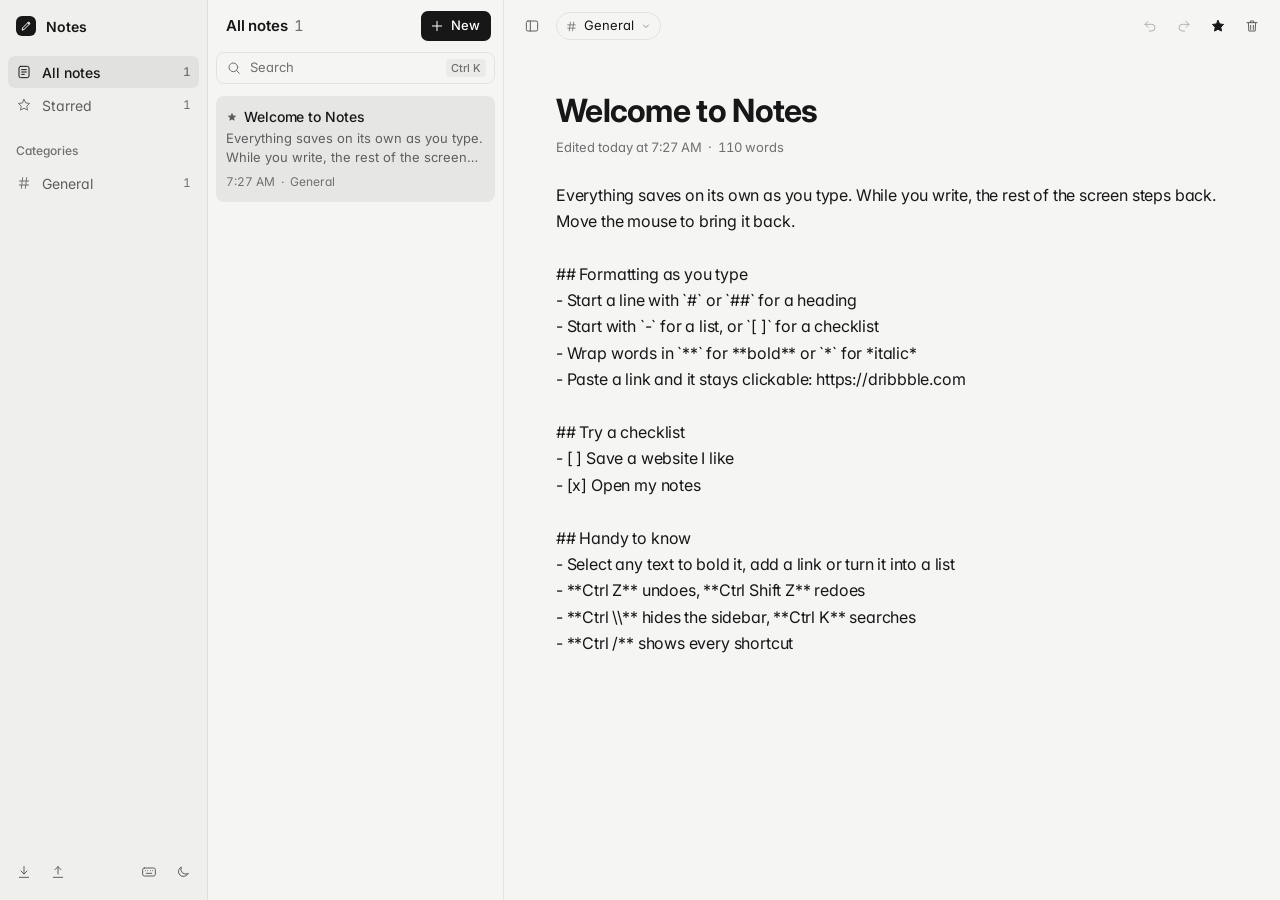
==== commit 4eb8535d: "UI: This shade of white is easy on the eyes" ====
--- a/index.html
+++ b/index.html
@@ -5,22 +5,22 @@
     <meta charset="UTF-8">
     <meta name="viewport" content="width=device-width, initial-scale=1.0, viewport-fit=cover">
     <title>Notes</title>
-    <meta name="theme-color" content="#ffffff">
+    <meta name="theme-color" content="#f5f5f4">
     <link rel="preconnect" href="https://fonts.googleapis.com">
     <link rel="preconnect" href="https://fonts.gstatic.com" crossorigin>
     <link rel="preconnect" href="https://esm.sh" crossorigin>
     <link href="https://fonts.googleapis.com/css2?family=Inter:ital,opsz,wght@0,14..32,400..700;1,14..32,400..700&display=swap" rel="stylesheet">
     <style>
         :root {
-            --bg: #ffffff;
-            --sidebar: #f8f8f8;
+            --bg: #f5f5f4;
+            --sidebar: #efefed;
             --hover: rgba(0, 0, 0, .04);
             --active: rgba(0, 0, 0, .06);
             --border: rgba(0, 0, 0, .08);
             --border-strong: rgba(0, 0, 0, .14);
             --text: #171717;
             --text-2: #5e5e5e;
-            --text-3: #8a8a8a;
+            --text-3: #707070;
             --placeholder: #b0b0b0;
             --inverse: #ffffff;
             --shadow: 0 1px 2px rgba(0, 0, 0, .06), 0 8px 24px rgba(0, 0, 0, .1);
@@ -1862,7 +1862,7 @@
 
             document.documentElement.dataset.theme = t;
             $$('.theme-btn').forEach((b) => b.setAttribute('aria-label', t === 'dark' ? 'Light theme' : 'Dark theme'));
-            $('meta[name="theme-color"]').content = t === 'dark' ? '#0c0c0d' : '#ffffff';
+            $('meta[name="theme-color"]').content = t === 'dark' ? '#0c0c0d' : '#f5f5f4';
             store.set(THEME_KEY, t);
             if (sonner) sonner.render(); // Sonner doesn't follow the page theme on its own
 
